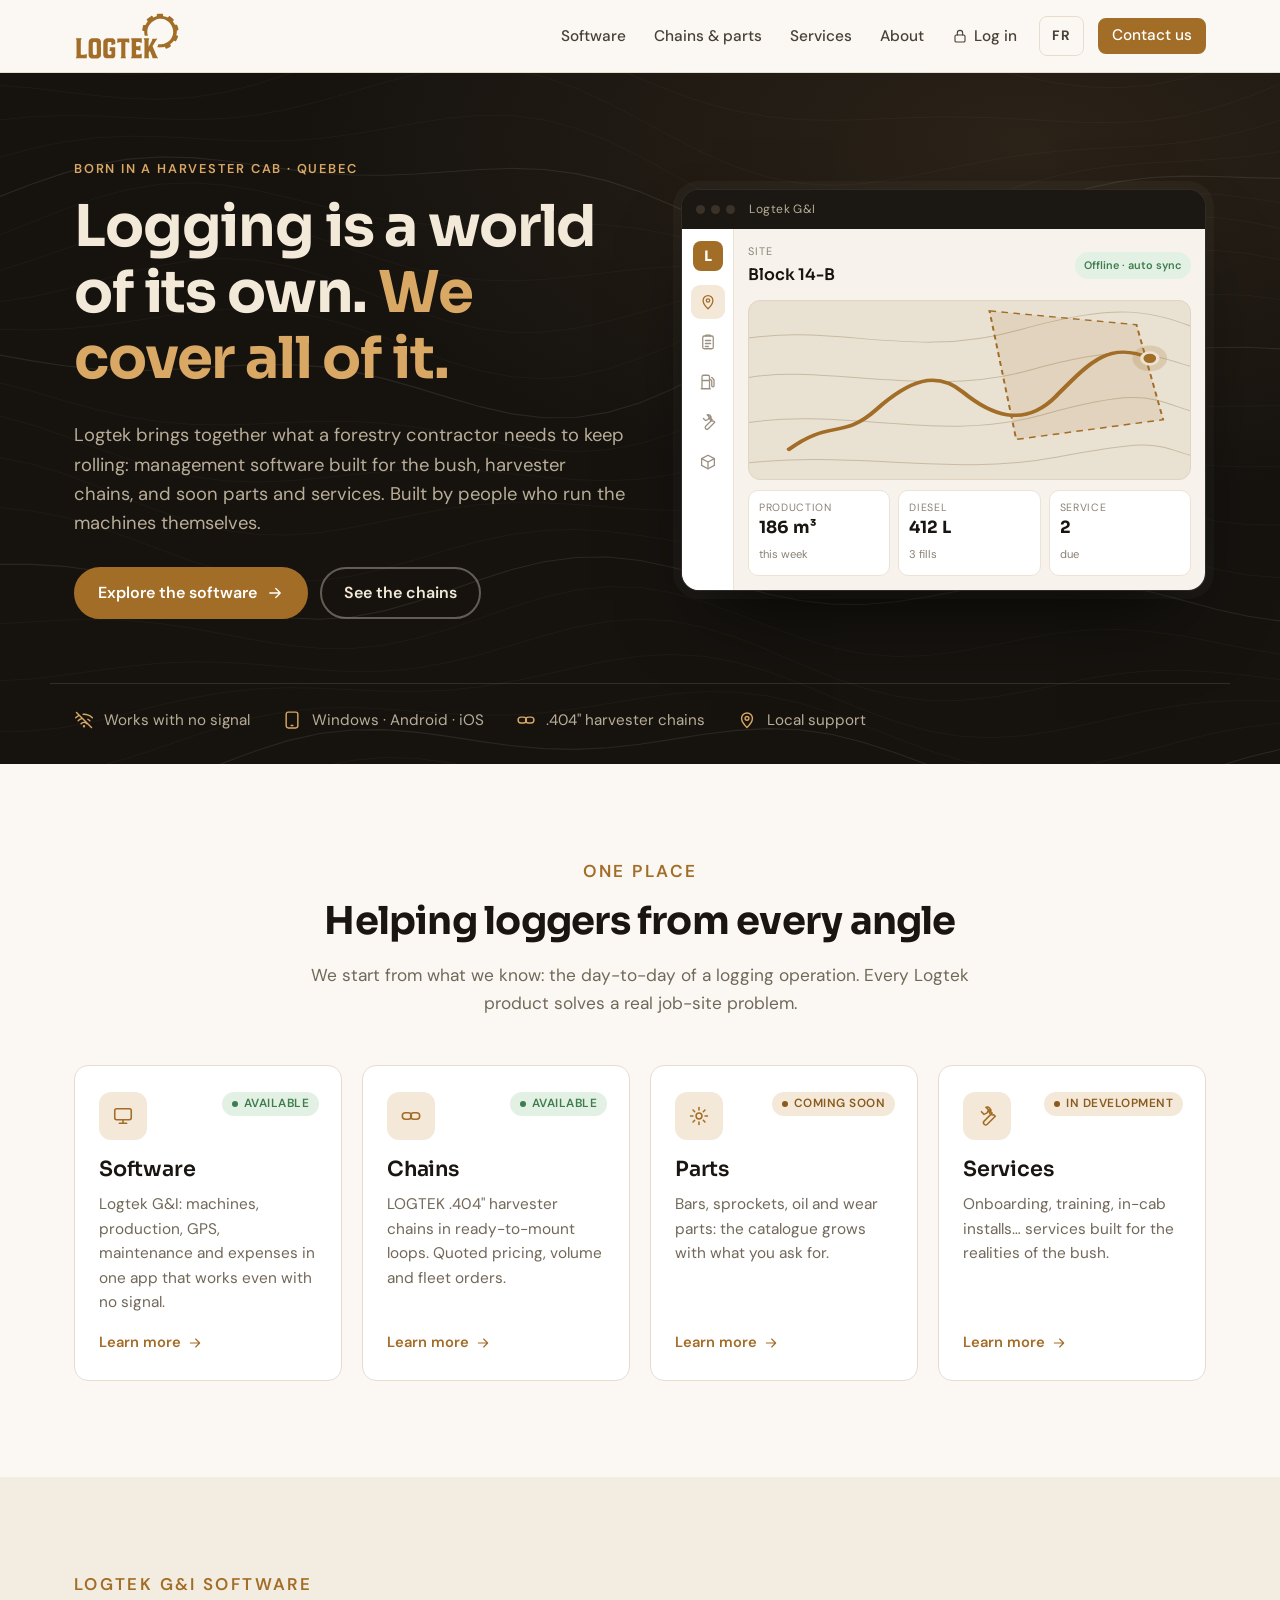
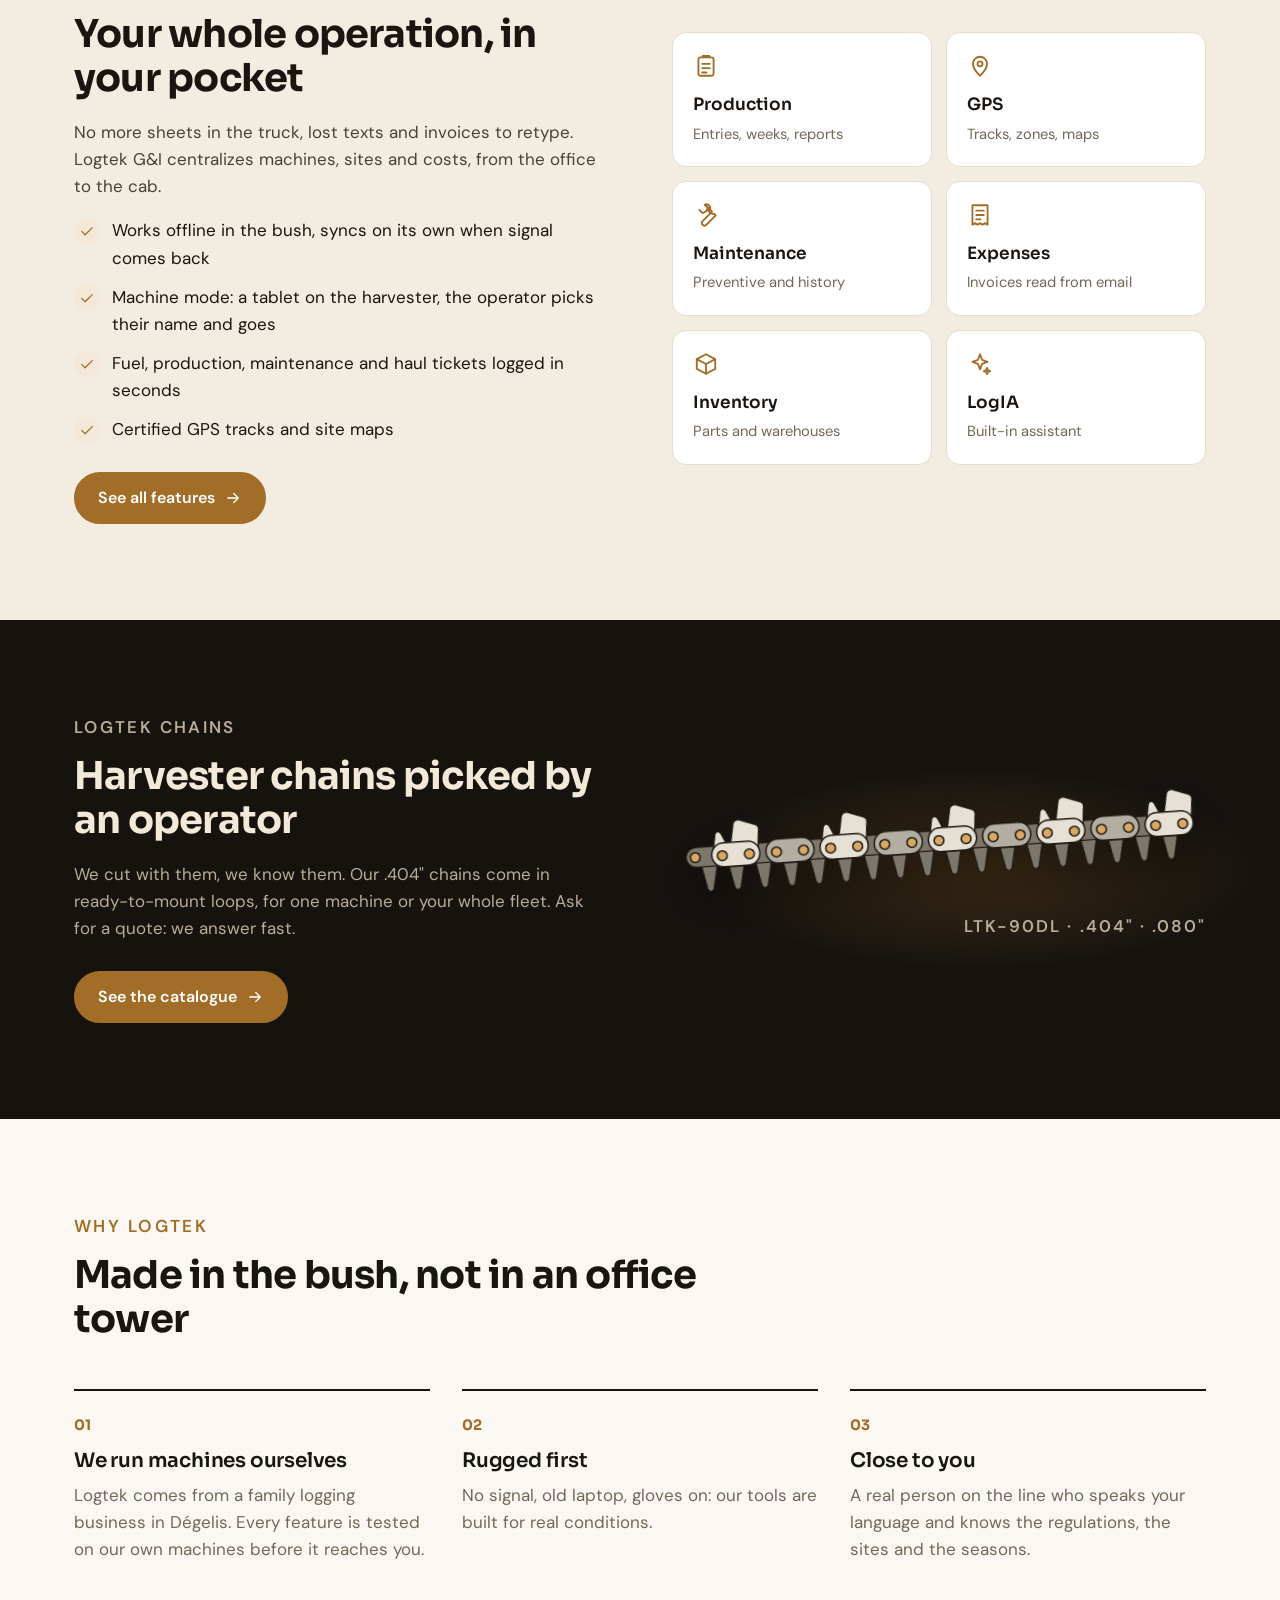
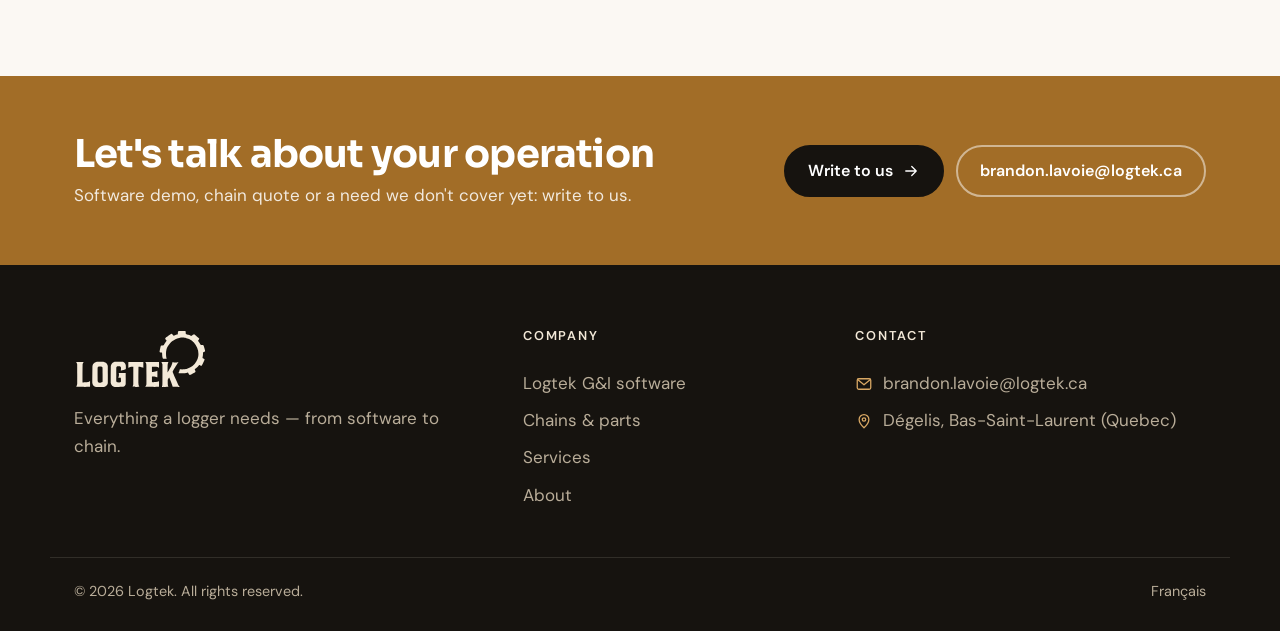
==== logtek.ca/en/index.html @ 6e0d5ed6 "Site logtek.ca v1" ====
<!doctype html>
<html lang="en-CA">
<head>
<meta charset="utf-8">
<meta name="viewport" content="width=device-width, initial-scale=1">
<title>Logtek — Software, chains and parts for loggers</title>
<meta name="description" content="Logtek helps forestry contractors from every angle: Logtek G&amp;I management software, harvester chains, parts and services. Based in Quebec's Bas-Saint-Laurent.">
<link rel="canonical" href="https://logtek.ca/en/">
<link rel="alternate" hreflang="fr-CA" href="https://logtek.ca/">
<link rel="alternate" hreflang="en-CA" href="https://logtek.ca/en/">
<link rel="alternate" hreflang="x-default" href="https://logtek.ca/">
<meta property="og:type" content="website">
<meta property="og:title" content="Logtek — Software, chains and parts for loggers">
<meta property="og:description" content="Logtek helps forestry contractors from every angle: Logtek G&amp;I management software, harvester chains, parts and services. Based in Quebec's Bas-Saint-Laurent.">
<meta property="og:url" content="https://logtek.ca/en/">
<meta property="og:locale" content="en_CA">
<meta name="theme-color" content="#A26D27">
<meta property="og:image" content="https://logtek.ca/assets/img/og-image.png">
<link rel="icon" href="../assets/img/favicon.svg" type="image/svg+xml">
<link rel="preconnect" href="https://fonts.googleapis.com">
<link rel="preconnect" href="https://fonts.gstatic.com" crossorigin>
<link href="https://fonts.googleapis.com/css2?family=Sora:wght@600;700;800&family=DM+Sans:opsz,wght@9..40,400;9..40,500;9..40,700&display=swap" rel="stylesheet">
<link rel="stylesheet" href="../assets/css/style.css">
</head>
<body data-page="home" data-lang="en" data-email="brandon.lavoie@logtek.ca" data-endpoint="">
<a class="skip" href="#main">Skip to content</a>
<header class="site-header">
  <div class="wrap header-inner">
    <a class="brand" href="../en/" aria-label="Logtek — home">
      <img src="../assets/img/logo.svg" alt="Logtek" width="106" height="48">
    </a>
    <nav class="main-nav" id="main-nav" aria-label="Main navigation">
      <a href="../en/software.html">Software</a><a href="../en/chains.html">Chains & parts</a><a href="../en/services.html">Services</a><a href="../en/about.html">About</a>
      <a class="app-link" href="https://logtekgi.ca" rel="noopener"><svg class="ic" viewBox="0 0 24 24" fill="none" stroke="currentColor" stroke-width="1.7" stroke-linecap="round" stroke-linejoin="round" aria-hidden="true"><rect x="4.5" y="10.5" width="15" height="10.5" rx="2"/><path d="M8 10.5V7.5a4 4 0 0 1 8 0v3"/></svg>Log in</a>
      <a class="lang" href="../" hreflang="fr" lang="fr">FR</a>
      <a class="btn btn-sm" href="../en/contact.html">Contact us</a>
    </nav>
    <button class="nav-toggle" aria-controls="main-nav" aria-expanded="false" aria-label="Menu"><svg class="ic ic-open" viewBox="0 0 24 24" fill="none" stroke="currentColor" stroke-width="1.7" stroke-linecap="round" stroke-linejoin="round" aria-hidden="true"><path d="M4 7h16M4 12h16M4 17h16"/></svg><svg class="ic ic-close" viewBox="0 0 24 24" fill="none" stroke="currentColor" stroke-width="1.7" stroke-linecap="round" stroke-linejoin="round" aria-hidden="true"><path d="M6 6l12 12M18 6L6 18"/></svg></button>
  </div>
</header>
<main id="main">

<section class="hero">
  <div class="topo-bg" aria-hidden="true"></div>
  <div class="wrap hero-grid">
    <div class="hero-copy">
      <p class="eyebrow">Born in a harvester cab · Quebec</p>
      <h1>Logging is a world of its own. <span>We cover all of it.</span></h1>
      <p class="lead">Logtek brings together what a forestry contractor needs to keep rolling: management software built for the bush, harvester chains, and soon parts and services. Built by people who run the machines themselves.</p>
      <div class="hero-actions">
        <a class="btn" href="../en/software.html">Explore the software <svg class="ic" viewBox="0 0 24 24" fill="none" stroke="currentColor" stroke-width="1.7" stroke-linecap="round" stroke-linejoin="round" aria-hidden="true"><path d="M5 12h14M13 6l6 6-6 6"/></svg></a>
        <a class="btn btn-ghost-light" href="../en/chains.html">See the chains</a>
      </div>
    </div>
    <div class="hero-visual">
<div class="device" role="img" aria-label="Logtek G&amp;I software preview">
  <div class="device-bar"><span></span><span></span><span></span><em>Logtek G&amp;I</em></div>
  <div class="device-body">
    <aside class="app-side">
      <b class="app-logo">L</b>
      <i class="on"><svg class="ic" viewBox="0 0 24 24" fill="none" stroke="currentColor" stroke-width="1.7" stroke-linecap="round" stroke-linejoin="round" aria-hidden="true"><path d="M12 21s-6.5-6-6.5-11a6.5 6.5 0 0 1 13 0c0 5-6.5 11-6.5 11z"/><circle cx="12" cy="10" r="2.3"/></svg></i><i><svg class="ic" viewBox="0 0 24 24" fill="none" stroke="currentColor" stroke-width="1.7" stroke-linecap="round" stroke-linejoin="round" aria-hidden="true"><rect x="5" y="4" width="14" height="17" rx="2"/><path d="M9 4V2.8h6V4M8.5 10h7M8.5 14h7M8.5 18h4"/></svg></i><i><svg class="ic" viewBox="0 0 24 24" fill="none" stroke="currentColor" stroke-width="1.7" stroke-linecap="round" stroke-linejoin="round" aria-hidden="true"><path d="M4 21V5a2 2 0 0 1 2-2h6a2 2 0 0 1 2 2v16M3 21h12M4 10h10M14 8l3 2v7a1.5 1.5 0 0 0 3 0V9l-3-3"/></svg></i><i><svg class="ic" viewBox="0 0 24 24" fill="none" stroke="currentColor" stroke-width="1.7" stroke-linecap="round" stroke-linejoin="round" aria-hidden="true"><path d="M14.5 5.5a4 4 0 0 0 4.9 5.2L21 12.3l-8.7 8.7a2.4 2.4 0 0 1-3.4-3.4l8.7-8.7-1.6-1.6a4 4 0 0 0-5.2-4.9l2.9 2.9-1.6 3.3-3.3 1.6-2.9-2.9"/></svg></i><i><svg class="ic" viewBox="0 0 24 24" fill="none" stroke="currentColor" stroke-width="1.7" stroke-linecap="round" stroke-linejoin="round" aria-hidden="true"><path d="M3.5 7.5L12 3l8.5 4.5v9L12 21l-8.5-4.5z"/><path d="M3.5 7.5L12 12l8.5-4.5M12 12v9"/></svg></i>
    </aside>
    <div class="app-main">
      <div class="app-head">
        <div><small>Site</small><strong>Block 14-B</strong></div>
        <span class="app-pill">Offline · auto sync</span>
      </div>
      <div class="app-map">
        <svg viewBox="0 0 330 180" preserveAspectRatio="none" aria-hidden="true">
          <path d="M-10,40 C60,20 120,60 200,30 S300,10 340,30" class="topo"/>
          <path d="M-10,80 C50,60 130,100 210,70 S300,55 340,70" class="topo"/>
          <path d="M-10,125 C70,105 140,145 220,115 S300,100 340,115" class="topo"/>
          <path d="M-10,165 C80,150 150,178 230,158 S300,145 340,160" class="topo"/>
          <path d="M180,10 L290,24 L310,120 L200,140 Z" class="zone"/>
          <path d="M30,150 C60,120 70,140 95,110 S140,70 160,92 S205,130 230,96 S270,40 300,58" class="trace"/>
          <circle cx="300" cy="58" r="6" class="dot"/><circle cx="300" cy="58" r="13" class="dot-halo"/>
        </svg>
      </div>
      <div class="app-cards">
        <div><small>Production</small><strong>186 m³</strong><em>this week</em></div>
        <div><small>Diesel</small><strong>412 L</strong><em>3 fills</em></div>
        <div><small>Service</small><strong>2</strong><em>due</em></div>
      </div>
    </div>
  </div>
</div></div>
  </div>
  <div class="wrap facts">
    <span><svg class="ic" viewBox="0 0 24 24" fill="none" stroke="currentColor" stroke-width="1.7" stroke-linecap="round" stroke-linejoin="round" aria-hidden="true"><path d="M3 3l18 18M8.5 16.4a5 5 0 0 1 7 0M5 12.8a10 10 0 0 1 4.2-2.4M19 12.8a10 10 0 0 0-2.3-1.6M2 9.3a15 15 0 0 1 4.4-2.8M22 9.3A15 15 0 0 0 11 5.1"/><circle cx="12" cy="19.5" r=".6"/></svg>Works with no signal</span>
    <span><svg class="ic" viewBox="0 0 24 24" fill="none" stroke="currentColor" stroke-width="1.7" stroke-linecap="round" stroke-linejoin="round" aria-hidden="true"><rect x="5" y="2.5" width="14" height="19" rx="2.5"/><path d="M11 18.5h2"/></svg>Windows · Android · iOS</span>
    <span><svg class="ic" viewBox="0 0 24 24" fill="none" stroke="currentColor" stroke-width="1.7" stroke-linecap="round" stroke-linejoin="round" aria-hidden="true"><rect x="2.5" y="8.5" width="10" height="7" rx="3.5"/><rect x="11.5" y="8.5" width="10" height="7" rx="3.5"/></svg>.404&quot; harvester chains</span>
    <span><svg class="ic" viewBox="0 0 24 24" fill="none" stroke="currentColor" stroke-width="1.7" stroke-linecap="round" stroke-linejoin="round" aria-hidden="true"><path d="M12 21s-6.5-6-6.5-11a6.5 6.5 0 0 1 13 0c0 5-6.5 11-6.5 11z"/><circle cx="12" cy="10" r="2.3"/></svg>Local support</span>
  </div>
</section>

<section class="section">
  <div class="wrap">
    <div class="section-head">
      <p class="eyebrow dark">One place</p>
      <h2>Helping loggers from every angle</h2>
      <p>We start from what we know: the day-to-day of a logging operation. Every Logtek product solves a real job-site problem.</p>
    </div>
    <div class="pillars">
      <a class="pillar" href="../en/software.html">
        <span class="pillar-ic"><svg class="ic" viewBox="0 0 24 24" fill="none" stroke="currentColor" stroke-width="1.7" stroke-linecap="round" stroke-linejoin="round" aria-hidden="true"><rect x="3" y="4" width="18" height="12" rx="2"/><path d="M8 20h8M12 16v4"/></svg></span>
        <span class="chip chip-ok">Available</span>
        <h3>Software</h3>
        <p>Logtek G&amp;I: machines, production, GPS, maintenance and expenses in one app that works even with no signal.</p>
        <span class="more">Learn more <svg class="ic" viewBox="0 0 24 24" fill="none" stroke="currentColor" stroke-width="1.7" stroke-linecap="round" stroke-linejoin="round" aria-hidden="true"><path d="M5 12h14M13 6l6 6-6 6"/></svg></span>
      </a>
      <a class="pillar" href="../en/chains.html">
        <span class="pillar-ic"><svg class="ic" viewBox="0 0 24 24" fill="none" stroke="currentColor" stroke-width="1.7" stroke-linecap="round" stroke-linejoin="round" aria-hidden="true"><rect x="2.5" y="8.5" width="10" height="7" rx="3.5"/><rect x="11.5" y="8.5" width="10" height="7" rx="3.5"/></svg></span>
        <span class="chip chip-ok">Available</span>
        <h3>Chains</h3>
        <p>LOGTEK .404&quot; harvester chains in ready-to-mount loops. Quoted pricing, volume and fleet orders.</p>
        <span class="more">Learn more <svg class="ic" viewBox="0 0 24 24" fill="none" stroke="currentColor" stroke-width="1.7" stroke-linecap="round" stroke-linejoin="round" aria-hidden="true"><path d="M5 12h14M13 6l6 6-6 6"/></svg></span>
      </a>
      <a class="pillar" href="../en/chains.html">
        <span class="pillar-ic"><svg class="ic" viewBox="0 0 24 24" fill="none" stroke="currentColor" stroke-width="1.7" stroke-linecap="round" stroke-linejoin="round" aria-hidden="true"><circle cx="12" cy="12" r="3.2"/><path d="M12 2.8v2.6M12 18.6v2.6M21.2 12h-2.6M5.4 12H2.8M18.5 5.5l-1.8 1.8M7.3 16.7l-1.8 1.8M18.5 18.5l-1.8-1.8M7.3 7.3L5.5 5.5"/></svg></span>
        <span class="chip chip-soon">Coming soon</span>
        <h3>Parts</h3>
        <p>Bars, sprockets, oil and wear parts: the catalogue grows with what you ask for.</p>
        <span class="more">Learn more <svg class="ic" viewBox="0 0 24 24" fill="none" stroke="currentColor" stroke-width="1.7" stroke-linecap="round" stroke-linejoin="round" aria-hidden="true"><path d="M5 12h14M13 6l6 6-6 6"/></svg></span>
      </a>
      <a class="pillar" href="../en/services.html">
        <span class="pillar-ic"><svg class="ic" viewBox="0 0 24 24" fill="none" stroke="currentColor" stroke-width="1.7" stroke-linecap="round" stroke-linejoin="round" aria-hidden="true"><path d="M14.5 5.5a4 4 0 0 0 4.9 5.2L21 12.3l-8.7 8.7a2.4 2.4 0 0 1-3.4-3.4l8.7-8.7-1.6-1.6a4 4 0 0 0-5.2-4.9l2.9 2.9-1.6 3.3-3.3 1.6-2.9-2.9"/></svg></span>
        <span class="chip chip-soon">In development</span>
        <h3>Services</h3>
        <p>Onboarding, training, in-cab installs… services built for the realities of the bush.</p>
        <span class="more">Learn more <svg class="ic" viewBox="0 0 24 24" fill="none" stroke="currentColor" stroke-width="1.7" stroke-linecap="round" stroke-linejoin="round" aria-hidden="true"><path d="M5 12h14M13 6l6 6-6 6"/></svg></span>
      </a></div>
  </div>
</section>

<section class="section section-alt">
  <div class="wrap split">
    <div>
      <p class="eyebrow dark">Logtek G&amp;I software</p>
      <h2>Your whole operation, in your pocket</h2>
      <p>No more sheets in the truck, lost texts and invoices to retype. Logtek G&amp;I centralizes machines, sites and costs, from the office to the cab.</p>
      <ul class="checks"><li><svg class="ic" viewBox="0 0 24 24" fill="none" stroke="currentColor" stroke-width="1.7" stroke-linecap="round" stroke-linejoin="round" aria-hidden="true"><path d="M5 12.5l4.5 4.5L19 7.5"/></svg><span>Works offline in the bush, syncs on its own when signal comes back</span></li><li><svg class="ic" viewBox="0 0 24 24" fill="none" stroke="currentColor" stroke-width="1.7" stroke-linecap="round" stroke-linejoin="round" aria-hidden="true"><path d="M5 12.5l4.5 4.5L19 7.5"/></svg><span>Machine mode: a tablet on the harvester, the operator picks their name and goes</span></li><li><svg class="ic" viewBox="0 0 24 24" fill="none" stroke="currentColor" stroke-width="1.7" stroke-linecap="round" stroke-linejoin="round" aria-hidden="true"><path d="M5 12.5l4.5 4.5L19 7.5"/></svg><span>Fuel, production, maintenance and haul tickets logged in seconds</span></li><li><svg class="ic" viewBox="0 0 24 24" fill="none" stroke="currentColor" stroke-width="1.7" stroke-linecap="round" stroke-linejoin="round" aria-hidden="true"><path d="M5 12.5l4.5 4.5L19 7.5"/></svg><span>Certified GPS tracks and site maps</span></li></ul>
      <a class="btn" href="../en/software.html">See all features <svg class="ic" viewBox="0 0 24 24" fill="none" stroke="currentColor" stroke-width="1.7" stroke-linecap="round" stroke-linejoin="round" aria-hidden="true"><path d="M5 12h14M13 6l6 6-6 6"/></svg></a>
    </div>
    <div class="feature-grid">
      <div><svg class="ic" viewBox="0 0 24 24" fill="none" stroke="currentColor" stroke-width="1.7" stroke-linecap="round" stroke-linejoin="round" aria-hidden="true"><rect x="5" y="4" width="14" height="17" rx="2"/><path d="M9 4V2.8h6V4M8.5 10h7M8.5 14h7M8.5 18h4"/></svg><strong>Production</strong><span>Entries, weeks, reports</span></div>
      <div><svg class="ic" viewBox="0 0 24 24" fill="none" stroke="currentColor" stroke-width="1.7" stroke-linecap="round" stroke-linejoin="round" aria-hidden="true"><path d="M12 21s-6.5-6-6.5-11a6.5 6.5 0 0 1 13 0c0 5-6.5 11-6.5 11z"/><circle cx="12" cy="10" r="2.3"/></svg><strong>GPS</strong><span>Tracks, zones, maps</span></div>
      <div><svg class="ic" viewBox="0 0 24 24" fill="none" stroke="currentColor" stroke-width="1.7" stroke-linecap="round" stroke-linejoin="round" aria-hidden="true"><path d="M14.5 5.5a4 4 0 0 0 4.9 5.2L21 12.3l-8.7 8.7a2.4 2.4 0 0 1-3.4-3.4l8.7-8.7-1.6-1.6a4 4 0 0 0-5.2-4.9l2.9 2.9-1.6 3.3-3.3 1.6-2.9-2.9"/></svg><strong>Maintenance</strong><span>Preventive and history</span></div>
      <div><svg class="ic" viewBox="0 0 24 24" fill="none" stroke="currentColor" stroke-width="1.7" stroke-linecap="round" stroke-linejoin="round" aria-hidden="true"><path d="M5 3h14v18l-2.3-1.5L14.3 21 12 19.5 9.7 21l-2.4-1.5L5 21z"/><path d="M8.5 8h7M8.5 12h7M8.5 16h4"/></svg><strong>Expenses</strong><span>Invoices read from email</span></div>
      <div><svg class="ic" viewBox="0 0 24 24" fill="none" stroke="currentColor" stroke-width="1.7" stroke-linecap="round" stroke-linejoin="round" aria-hidden="true"><path d="M3.5 7.5L12 3l8.5 4.5v9L12 21l-8.5-4.5z"/><path d="M3.5 7.5L12 12l8.5-4.5M12 12v9"/></svg><strong>Inventory</strong><span>Parts and warehouses</span></div>
      <div><svg class="ic" viewBox="0 0 24 24" fill="none" stroke="currentColor" stroke-width="1.7" stroke-linecap="round" stroke-linejoin="round" aria-hidden="true"><path d="M12 3l1.9 5.1L19 10l-5.1 1.9L12 17l-1.9-5.1L5 10l5.1-1.9zM18.5 15.5l.8 2.2 2.2.8-2.2.8-.8 2.2-.8-2.2-2.2-.8 2.2-.8z"/></svg><strong>LogIA</strong><span>Built-in assistant</span></div>
    </div>
  </div>
</section>

<section class="section section-dark chain-feature">
  <div class="wrap split">
    <div>
      <p class="eyebrow">LOGTEK chains</p>
      <h2>Harvester chains picked by an operator</h2>
      <p>We cut with them, we know them. Our .404&quot; chains come in ready-to-mount loops, for one machine or your whole fleet. Ask for a quote: we answer fast.</p>
      <div class="hero-actions">
        <a class="btn" href="../en/chains.html">See the catalogue <svg class="ic" viewBox="0 0 24 24" fill="none" stroke="currentColor" stroke-width="1.7" stroke-linecap="round" stroke-linejoin="round" aria-hidden="true"><path d="M5 12h14M13 6l6 6-6 6"/></svg></a>
      </div>
    </div>
    <div class="chain-stage"><svg class="chain-art" viewBox="0 0 708 150" xmlns="http://www.w3.org/2000/svg" aria-hidden="true"><path d="M37.0,84 L59.0,84 L52.0,118 Q48.0,124 44.0,118 Z" fill="var(--chain-drive)" stroke="var(--chain-dark)" stroke-width="1.5"/><rect x="18" y="62" width="60" height="26" rx="13" fill="var(--chain-drive)" stroke="var(--chain-dark)" stroke-width="1.5"/><path d="M73.0,84 L95.0,84 L88.0,118 Q84.0,124 80.0,118 Z" fill="var(--chain-drive)" stroke="var(--chain-dark)" stroke-width="1.5"/><rect x="54" y="62" width="60" height="26" rx="13" fill="var(--chain-drive)" stroke="var(--chain-dark)" stroke-width="1.5"/><path d="M109.0,84 L131.0,84 L124.0,118 Q120.0,124 116.0,118 Z" fill="var(--chain-drive)" stroke="var(--chain-dark)" stroke-width="1.5"/><rect x="90" y="62" width="60" height="26" rx="13" fill="var(--chain-drive)" stroke="var(--chain-dark)" stroke-width="1.5"/><path d="M145.0,84 L167.0,84 L160.0,118 Q156.0,124 152.0,118 Z" fill="var(--chain-drive)" stroke="var(--chain-dark)" stroke-width="1.5"/><rect x="126" y="62" width="60" height="26" rx="13" fill="var(--chain-drive)" stroke="var(--chain-dark)" stroke-width="1.5"/><path d="M181.0,84 L203.0,84 L196.0,118 Q192.0,124 188.0,118 Z" fill="var(--chain-drive)" stroke="var(--chain-dark)" stroke-width="1.5"/><rect x="162" y="62" width="60" height="26" rx="13" fill="var(--chain-drive)" stroke="var(--chain-dark)" stroke-width="1.5"/><path d="M217.0,84 L239.0,84 L232.0,118 Q228.0,124 224.0,118 Z" fill="var(--chain-drive)" stroke="var(--chain-dark)" stroke-width="1.5"/><rect x="198" y="62" width="60" height="26" rx="13" fill="var(--chain-drive)" stroke="var(--chain-dark)" stroke-width="1.5"/><path d="M253.0,84 L275.0,84 L268.0,118 Q264.0,124 260.0,118 Z" fill="var(--chain-drive)" stroke="var(--chain-dark)" stroke-width="1.5"/><rect x="234" y="62" width="60" height="26" rx="13" fill="var(--chain-drive)" stroke="var(--chain-dark)" stroke-width="1.5"/><path d="M289.0,84 L311.0,84 L304.0,118 Q300.0,124 296.0,118 Z" fill="var(--chain-drive)" stroke="var(--chain-dark)" stroke-width="1.5"/><rect x="270" y="62" width="60" height="26" rx="13" fill="var(--chain-drive)" stroke="var(--chain-dark)" stroke-width="1.5"/><path d="M325.0,84 L347.0,84 L340.0,118 Q336.0,124 332.0,118 Z" fill="var(--chain-drive)" stroke="var(--chain-dark)" stroke-width="1.5"/><rect x="306" y="62" width="60" height="26" rx="13" fill="var(--chain-drive)" stroke="var(--chain-dark)" stroke-width="1.5"/><path d="M361.0,84 L383.0,84 L376.0,118 Q372.0,124 368.0,118 Z" fill="var(--chain-drive)" stroke="var(--chain-dark)" stroke-width="1.5"/><rect x="342" y="62" width="60" height="26" rx="13" fill="var(--chain-drive)" stroke="var(--chain-dark)" stroke-width="1.5"/><path d="M397.0,84 L419.0,84 L412.0,118 Q408.0,124 404.0,118 Z" fill="var(--chain-drive)" stroke="var(--chain-dark)" stroke-width="1.5"/><rect x="378" y="62" width="60" height="26" rx="13" fill="var(--chain-drive)" stroke="var(--chain-dark)" stroke-width="1.5"/><path d="M433.0,84 L455.0,84 L448.0,118 Q444.0,124 440.0,118 Z" fill="var(--chain-drive)" stroke="var(--chain-dark)" stroke-width="1.5"/><rect x="414" y="62" width="60" height="26" rx="13" fill="var(--chain-drive)" stroke="var(--chain-dark)" stroke-width="1.5"/><path d="M469.0,84 L491.0,84 L484.0,118 Q480.0,124 476.0,118 Z" fill="var(--chain-drive)" stroke="var(--chain-dark)" stroke-width="1.5"/><rect x="450" y="62" width="60" height="26" rx="13" fill="var(--chain-drive)" stroke="var(--chain-dark)" stroke-width="1.5"/><path d="M505.0,84 L527.0,84 L520.0,118 Q516.0,124 512.0,118 Z" fill="var(--chain-drive)" stroke="var(--chain-dark)" stroke-width="1.5"/><rect x="486" y="62" width="60" height="26" rx="13" fill="var(--chain-drive)" stroke="var(--chain-dark)" stroke-width="1.5"/><path d="M541.0,84 L563.0,84 L556.0,118 Q552.0,124 548.0,118 Z" fill="var(--chain-drive)" stroke="var(--chain-dark)" stroke-width="1.5"/><rect x="522" y="62" width="60" height="26" rx="13" fill="var(--chain-drive)" stroke="var(--chain-dark)" stroke-width="1.5"/><path d="M577.0,84 L599.0,84 L592.0,118 Q588.0,124 584.0,118 Z" fill="var(--chain-drive)" stroke="var(--chain-dark)" stroke-width="1.5"/><rect x="558" y="62" width="60" height="26" rx="13" fill="var(--chain-drive)" stroke="var(--chain-dark)" stroke-width="1.5"/><path d="M613.0,84 L635.0,84 L628.0,118 Q624.0,124 620.0,118 Z" fill="var(--chain-drive)" stroke="var(--chain-dark)" stroke-width="1.5"/><rect x="594" y="62" width="60" height="26" rx="13" fill="var(--chain-drive)" stroke="var(--chain-dark)" stroke-width="1.5"/><path d="M649.0,84 L671.0,84 L664.0,118 Q660.0,124 656.0,118 Z" fill="var(--chain-drive)" stroke="var(--chain-dark)" stroke-width="1.5"/><rect x="630" y="62" width="60" height="26" rx="13" fill="var(--chain-drive)" stroke="var(--chain-dark)" stroke-width="1.5"/><path d="M54,70 L58,46 Q61,40 66,45 L72,58 Q76,63 79,55 L83,33 Q85,28 91,29 L113,37 Q118,39 116,47 L114,70 Z" fill="var(--chain-light)" stroke="var(--chain-dark)" stroke-width="2" stroke-linejoin="round"/><rect x="52" y="58" width="64" height="32" rx="16" fill="var(--chain-light)" stroke="var(--chain-dark)" stroke-width="2"/><rect x="124" y="58" width="64" height="32" rx="16" fill="var(--chain-mid)" stroke="var(--chain-dark)" stroke-width="2"/><path d="M198,70 L202,46 Q205,40 210,45 L216,58 Q220,63 223,55 L227,33 Q229,28 235,29 L257,37 Q262,39 260,47 L258,70 Z" fill="var(--chain-light)" stroke="var(--chain-dark)" stroke-width="2" stroke-linejoin="round"/><rect x="196" y="58" width="64" height="32" rx="16" fill="var(--chain-light)" stroke="var(--chain-dark)" stroke-width="2"/><rect x="268" y="58" width="64" height="32" rx="16" fill="var(--chain-mid)" stroke="var(--chain-dark)" stroke-width="2"/><path d="M342,70 L346,46 Q349,40 354,45 L360,58 Q364,63 367,55 L371,33 Q373,28 379,29 L401,37 Q406,39 404,47 L402,70 Z" fill="var(--chain-light)" stroke="var(--chain-dark)" stroke-width="2" stroke-linejoin="round"/><rect x="340" y="58" width="64" height="32" rx="16" fill="var(--chain-light)" stroke="var(--chain-dark)" stroke-width="2"/><rect x="412" y="58" width="64" height="32" rx="16" fill="var(--chain-mid)" stroke="var(--chain-dark)" stroke-width="2"/><path d="M486,70 L490,46 Q493,40 498,45 L504,58 Q508,63 511,55 L515,33 Q517,28 523,29 L545,37 Q550,39 548,47 L546,70 Z" fill="var(--chain-light)" stroke="var(--chain-dark)" stroke-width="2" stroke-linejoin="round"/><rect x="484" y="58" width="64" height="32" rx="16" fill="var(--chain-light)" stroke="var(--chain-dark)" stroke-width="2"/><rect x="556" y="58" width="64" height="32" rx="16" fill="var(--chain-mid)" stroke="var(--chain-dark)" stroke-width="2"/><path d="M630,70 L634,46 Q637,40 642,45 L648,58 Q652,63 655,55 L659,33 Q661,28 667,29 L689,37 Q694,39 692,47 L690,70 Z" fill="var(--chain-light)" stroke="var(--chain-dark)" stroke-width="2" stroke-linejoin="round"/><rect x="628" y="58" width="64" height="32" rx="16" fill="var(--chain-light)" stroke="var(--chain-dark)" stroke-width="2"/><circle cx="30" cy="75" r="6.5" fill="var(--chain-rivet)" stroke="var(--chain-dark)" stroke-width="2"/><circle cx="66" cy="75" r="6.5" fill="var(--chain-rivet)" stroke="var(--chain-dark)" stroke-width="2"/><circle cx="102" cy="75" r="6.5" fill="var(--chain-rivet)" stroke="var(--chain-dark)" stroke-width="2"/><circle cx="138" cy="75" r="6.5" fill="var(--chain-rivet)" stroke="var(--chain-dark)" stroke-width="2"/><circle cx="174" cy="75" r="6.5" fill="var(--chain-rivet)" stroke="var(--chain-dark)" stroke-width="2"/><circle cx="210" cy="75" r="6.5" fill="var(--chain-rivet)" stroke="var(--chain-dark)" stroke-width="2"/><circle cx="246" cy="75" r="6.5" fill="var(--chain-rivet)" stroke="var(--chain-dark)" stroke-width="2"/><circle cx="282" cy="75" r="6.5" fill="var(--chain-rivet)" stroke="var(--chain-dark)" stroke-width="2"/><circle cx="318" cy="75" r="6.5" fill="var(--chain-rivet)" stroke="var(--chain-dark)" stroke-width="2"/><circle cx="354" cy="75" r="6.5" fill="var(--chain-rivet)" stroke="var(--chain-dark)" stroke-width="2"/><circle cx="390" cy="75" r="6.5" fill="var(--chain-rivet)" stroke="var(--chain-dark)" stroke-width="2"/><circle cx="426" cy="75" r="6.5" fill="var(--chain-rivet)" stroke="var(--chain-dark)" stroke-width="2"/><circle cx="462" cy="75" r="6.5" fill="var(--chain-rivet)" stroke="var(--chain-dark)" stroke-width="2"/><circle cx="498" cy="75" r="6.5" fill="var(--chain-rivet)" stroke="var(--chain-dark)" stroke-width="2"/><circle cx="534" cy="75" r="6.5" fill="var(--chain-rivet)" stroke="var(--chain-dark)" stroke-width="2"/><circle cx="570" cy="75" r="6.5" fill="var(--chain-rivet)" stroke="var(--chain-dark)" stroke-width="2"/><circle cx="606" cy="75" r="6.5" fill="var(--chain-rivet)" stroke="var(--chain-dark)" stroke-width="2"/><circle cx="642" cy="75" r="6.5" fill="var(--chain-rivet)" stroke="var(--chain-dark)" stroke-width="2"/><circle cx="678" cy="75" r="6.5" fill="var(--chain-rivet)" stroke="var(--chain-dark)" stroke-width="2"/></svg><p class="chain-tag">LTK-90DL · .404" · .080"</p></div>
  </div>
</section>

<section class="section">
  <div class="wrap why">
    <div class="section-head left">
      <p class="eyebrow dark">Why Logtek</p>
      <h2>Made in the bush, not in an office tower</h2>
    </div>
    <div class="why-grid">
      <div><span class="num">01</span><h3>We run machines ourselves</h3><p>Logtek comes from a family logging business in Dégelis. Every feature is tested on our own machines before it reaches you.</p></div>
      <div><span class="num">02</span><h3>Rugged first</h3><p>No signal, old laptop, gloves on: our tools are built for real conditions.</p></div>
      <div><span class="num">03</span><h3>Close to you</h3><p>A real person on the line who speaks your language and knows the regulations, the sites and the seasons.</p></div>
    </div>
  </div>
</section>

<section class="cta-band">
  <div class="wrap cta-inner">
    <div>
      <h2>Let's talk about your operation</h2>
      <p>Software demo, chain quote or a need we don't cover yet: write to us.</p>
    </div>
    <div class="cta-actions">
      <a class="btn" href="../en/contact.html">Write to us <svg class="ic" viewBox="0 0 24 24" fill="none" stroke="currentColor" stroke-width="1.7" stroke-linecap="round" stroke-linejoin="round" aria-hidden="true"><path d="M5 12h14M13 6l6 6-6 6"/></svg></a>
      <a class="btn btn-ghost-light" href="mailto:brandon.lavoie@logtek.ca">brandon.lavoie@logtek.ca</a>
    </div>
  </div>
</section>

</main>
<footer class="site-footer">
  <div class="wrap footer-grid">
    <div class="footer-brand">
      <img src="../assets/img/logo-light.svg" alt="Logtek" width="132" height="60" class="footer-logo">
      <p>Everything a logger needs — from software to chain.</p>
    </div>
    <div>
      <h3>Company</h3>
      <a href="../en/software.html">Logtek G&amp;I software</a>
      <a href="../en/chains.html">Chains & parts</a>
      <a href="../en/services.html">Services</a>
      <a href="../en/about.html">About</a>
    </div>
    <div>
      <h3>Contact</h3>
      <a href="mailto:brandon.lavoie@logtek.ca"><svg class="ic" viewBox="0 0 24 24" fill="none" stroke="currentColor" stroke-width="1.7" stroke-linecap="round" stroke-linejoin="round" aria-hidden="true"><rect x="3" y="5" width="18" height="14" rx="2"/><path d="M3.5 6l8.5 7 8.5-7"/></svg>brandon.lavoie@logtek.ca</a>
      
      <span><svg class="ic" viewBox="0 0 24 24" fill="none" stroke="currentColor" stroke-width="1.7" stroke-linecap="round" stroke-linejoin="round" aria-hidden="true"><path d="M12 21s-6.5-6-6.5-11a6.5 6.5 0 0 1 13 0c0 5-6.5 11-6.5 11z"/><circle cx="12" cy="10" r="2.3"/></svg>Dégelis, Bas-Saint-Laurent (Quebec)</span>
    </div>
  </div>
  <div class="wrap footer-base">
    <span>© 2026 Logtek. All rights reserved.</span>
    <a href="../" hreflang="fr">Français</a>
  </div>
</footer>
<script src="../assets/js/main.js" defer></script>
</body>
</html>
---- logtek.ca/assets/css/style.css ----
/* ==========================================================================
   Logtek — feuille de style
   Couleurs de marque : modifier les variables ci-dessous.
   ========================================================================== */
:root {
  --brand: #A26D27;          /* bronze du logo */
  --brand-hover: #8A5A1E;
  --brand-soft: #F4E9D8;
  --brand-line: #E4CFAE;

  --bg: #FBF8F3;
  --bg-alt: #F3ECE1;
  --surface: #FFFFFF;
  --ink: #1A1510;
  --ink-2: #4A4136;
  --muted: #72685A;
  --line: #E7DDCD;

  --dark: #16130F;
  --dark-2: #211C16;
  --dark-3: #2C261E;
  --on-dark: #F3E9D8;
  --on-dark-muted: #B9AD99;
  --dark-line: rgba(243, 233, 216, .12);

  --ok: #3F7D4E;
  --ok-soft: #E3F0E4;

  --chain-light: #E6E0D5;
  --chain-mid: #B4ADA1;
  --chain-drive: #7D766B;
  --chain-rivet: #D9A864;
  --chain-dark: #1E1A15;

  --font-head: "Sora", "DM Sans", system-ui, sans-serif;
  --font-body: "DM Sans", system-ui, -apple-system, "Segoe UI", sans-serif;

  --radius: 14px;
  --radius-sm: 10px;
  --wrap: 1180px;
  --shadow: 0 1px 2px rgba(26, 21, 16, .06), 0 8px 24px -8px rgba(26, 21, 16, .12);
}

*, *::before, *::after { box-sizing: border-box; }
html { scroll-behavior: smooth; -webkit-text-size-adjust: 100%; }
body {
  margin: 0;
  background: var(--bg);
  color: var(--ink);
  font-family: var(--font-body);
  font-size: 17px;
  line-height: 1.6;
  -webkit-font-smoothing: antialiased;
}
img, svg { display: block; max-width: 100%; }
a { color: inherit; }
h1, h2, h3 { font-family: var(--font-head); line-height: 1.15; letter-spacing: -.02em; margin: 0 0 .5em; }
h1 { font-size: clamp(2.1rem, 4.6vw, 3.6rem); font-weight: 700; }
h2 { font-size: clamp(1.65rem, 3vw, 2.4rem); font-weight: 700; }
h3 { font-size: 1.12rem; font-weight: 600; letter-spacing: -.01em; }
p { margin: 0 0 1em; }
.wrap { width: 100%; max-width: var(--wrap); margin: 0 auto; padding: 0 24px; }
.sr { position: absolute; width: 1px; height: 1px; overflow: hidden; clip: rect(0 0 0 0); white-space: nowrap; }
.skip { position: absolute; left: -999px; top: 8px; background: var(--brand); color: #fff; padding: 8px 14px; border-radius: 8px; z-index: 100; }
.skip:focus { left: 12px; }
:focus-visible { outline: 3px solid var(--brand); outline-offset: 2px; border-radius: 4px; }
.muted { color: var(--muted); font-size: .95rem; }

.ic { width: 22px; height: 22px; flex: none; }
.ic.big { width: 48px; height: 48px; }

/* ---------- Boutons ---------- */
.btn {
  display: inline-flex; align-items: center; gap: .55em;
  background: var(--brand); color: #fff;
  font: 600 1rem/1 var(--font-body);
  padding: 15px 22px; border-radius: 999px; border: 2px solid var(--brand);
  text-decoration: none; cursor: pointer; transition: background .15s, border-color .15s, transform .15s;
}
.btn:hover { background: var(--brand-hover); border-color: var(--brand-hover); }
.btn:active { transform: translateY(1px); }
.btn .ic { width: 18px; height: 18px; }
.btn-sm { padding: 10px 16px; font-size: .92rem; }
.btn-ghost-light { background: transparent; color: var(--on-dark); border-color: rgba(243, 233, 216, .35); }
.btn-ghost-light:hover { background: rgba(243, 233, 216, .08); border-color: var(--on-dark); }

.eyebrow {
  font: 600 .8rem/1.3 var(--font-body); letter-spacing: .14em; text-transform: uppercase;
  color: #D9A864; margin: 0 0 16px;
}
.eyebrow.dark { color: var(--brand); }

.chip {
  display: inline-flex; align-items: center; gap: 6px;
  font: 600 .74rem/1 var(--font-body); letter-spacing: .04em; text-transform: uppercase;
  padding: 6px 10px; border-radius: 999px;
}
.chip::before { content: ""; width: 6px; height: 6px; border-radius: 50%; background: currentColor; }
.chip-ok { background: var(--ok-soft); color: var(--ok); }
.chip-soon { background: var(--brand-soft); color: var(--brand-hover); }
.chip-accent { background: var(--brand); color: #fff; }
.chip-accent::before { display: none; }

/* ---------- En-tête ---------- */
.site-header {
  position: sticky; top: env(safe-area-inset-top, 0px); z-index: 50;
  background: rgba(251, 248, 243, .92); backdrop-filter: saturate(1.4) blur(10px); -webkit-backdrop-filter: saturate(1.4) blur(10px);
  border-bottom: 1px solid var(--line);
}
.header-inner { display: flex; align-items: center; justify-content: space-between; height: 72px; gap: 20px; }
.brand img { height: 48px; width: auto; }
.main-nav { display: flex; align-items: center; gap: 4px; }
.main-nav a { text-decoration: none; font-weight: 500; font-size: .96rem; color: var(--ink-2); padding: 8px 12px; border-radius: 8px; }
.main-nav a:hover { color: var(--ink); background: var(--bg-alt); }
.main-nav a[aria-current="page"] { color: var(--brand); }
.main-nav .app-link { display: inline-flex; align-items: center; gap: 6px; }
.main-nav .app-link .ic { width: 16px; height: 16px; }
.main-nav .lang { font-weight: 700; font-size: .85rem; letter-spacing: .06em; border: 1px solid var(--line); margin: 0 6px; }
.main-nav .btn { color: #fff; margin-left: 4px; }
.main-nav .btn:hover { color: #fff; background: var(--brand-hover); }
.nav-toggle { display: none; background: none; border: 1px solid var(--line); border-radius: 10px; width: 44px; height: 44px; align-items: center; justify-content: center; color: var(--ink); cursor: pointer; }
.nav-toggle .ic-close { display: none; }
.nav-open .nav-toggle .ic-open { display: none; }
.nav-open .nav-toggle .ic-close { display: block; }

/* ---------- Hero ---------- */
.hero, .page-hero {
  position: relative; overflow: hidden;
  background: radial-gradient(1200px 600px at 80% 10%, #2B2218 0%, var(--dark) 60%);
  color: var(--on-dark);
}
.topo-bg { position: absolute; inset: 0; background: url("../img/topo.svg") center / cover no-repeat; opacity: .9; pointer-events: none; }
.hero .wrap, .page-hero .wrap { position: relative; }
.hero-grid { display: grid; grid-template-columns: 1.05fr 1fr; gap: 56px; align-items: center; padding-top: 88px; padding-bottom: 64px; }
.hero h1 span, .page-hero h1 span { color: #D9A864; }
.hero .lead, .page-hero .lead { font-size: 1.15rem; color: var(--on-dark-muted); max-width: 36em; }
.hero-actions { display: flex; flex-wrap: wrap; gap: 12px; margin-top: 28px; }
.facts { display: flex; flex-wrap: wrap; gap: 12px 32px; padding-top: 24px; padding-bottom: 32px; border-top: 1px solid var(--dark-line); }
.facts span { display: inline-flex; align-items: center; gap: 10px; color: var(--on-dark-muted); font-size: .95rem; }
.facts .ic { color: #D9A864; width: 20px; height: 20px; }
.page-hero .wrap { padding-top: 88px; padding-bottom: 80px; }
.page-hero h1 { max-width: 18em; }

/* ---------- Maquette de l'app ---------- */
.device {
  background: #0E0C0A; border: 1px solid rgba(243, 233, 216, .14); border-radius: 18px;
  box-shadow: 0 40px 80px -30px rgba(0, 0, 0, .7), 0 0 0 8px rgba(243, 233, 216, .03);
  overflow: hidden; color: var(--ink); max-width: 560px; margin-left: auto;
}
.device-bar { display: flex; align-items: center; gap: 6px; padding: 10px 14px; background: #1B1712; }
.device-bar span { width: 9px; height: 9px; border-radius: 50%; background: #3A3228; }
.device-bar em { font-style: normal; font-size: .75rem; color: var(--on-dark-muted); margin-left: 8px; letter-spacing: .04em; }
.device-body { display: grid; grid-template-columns: 52px 1fr; background: #F7F3EC; }
.app-side { background: #FFFFFF; border-right: 1px solid #ECE3D4; display: flex; flex-direction: column; align-items: center; gap: 6px; padding: 12px 0; }
.app-logo { width: 30px; height: 30px; border-radius: 8px; background: var(--brand); color: #fff; font: 700 .9rem/30px var(--font-head); text-align: center; margin-bottom: 8px; }
.app-side i { width: 34px; height: 34px; border-radius: 9px; display: grid; place-items: center; color: #9A8F80; }
.app-side i .ic { width: 18px; height: 18px; }
.app-side i.on { background: var(--brand-soft); color: var(--brand); }
.app-main { padding: 14px; min-width: 0; }
.app-head { display: flex; justify-content: space-between; align-items: center; gap: 10px; margin-bottom: 12px; }
.app-head small { display: block; font-size: .68rem; color: #8B8174; text-transform: uppercase; letter-spacing: .08em; }
.app-head strong { font: 600 1rem var(--font-head); }
.app-pill { font-size: .68rem; font-weight: 600; padding: 5px 9px; border-radius: 999px; background: var(--ok-soft); color: var(--ok); white-space: nowrap; }
.app-map { border-radius: 12px; overflow: hidden; background: #E9E1D2; height: 180px; border: 1px solid #E0D5C2; }
.app-map svg { width: 100%; height: 100%; }
.app-map .topo { fill: none; stroke: #C9BBA3; stroke-width: 1; }
.app-map .zone { fill: rgba(162, 109, 39, .12); stroke: var(--brand); stroke-width: 1.5; stroke-dasharray: 5 4; }
.app-map .trace { fill: none; stroke: var(--brand); stroke-width: 3.5; stroke-linecap: round; stroke-linejoin: round; }
.app-map .dot { fill: var(--brand); stroke: #fff; stroke-width: 2.5; }
.app-map .dot-halo { fill: rgba(162, 109, 39, .2); }
.app-cards { display: grid; grid-template-columns: repeat(3, 1fr); gap: 8px; margin-top: 10px; }
.app-cards div { background: #fff; border: 1px solid #ECE3D4; border-radius: 10px; padding: 9px 10px; min-width: 0; }
.app-cards small { display: block; font-size: .66rem; color: #8B8174; text-transform: uppercase; letter-spacing: .06em; }
.app-cards strong { display: block; font: 700 1.05rem/1.3 var(--font-head); }
.app-cards em { font-style: normal; font-size: .7rem; color: #8B8174; }
.hero-visual.light .device { box-shadow: var(--shadow), 0 30px 60px -30px rgba(26, 21, 16, .35); margin: 0 auto; }

/* ---------- Sections ---------- */
.section { padding: 96px 0; }
.section-alt { background: var(--bg-alt); }
.section-dark { background: var(--dark); color: var(--on-dark); }
.section-dark p { color: var(--on-dark-muted); }
.section-head { max-width: 720px; margin: 0 auto 48px; text-align: center; }
.section-head.left { margin-left: 0; text-align: left; }
.section-head p { color: var(--muted); font-size: 1.08rem; }
.section-dark .section-head p { color: var(--on-dark-muted); }
.split { display: grid; grid-template-columns: 1fr 1fr; gap: 64px; align-items: center; }
.split > div > p { color: var(--ink-2); font-size: 1.06rem; }
.section-dark .split > div > p { color: var(--on-dark-muted); }

/* Piliers */
.pillars { display: grid; grid-template-columns: repeat(4, 1fr); gap: 20px; }
.pillar {
  position: relative; display: flex; flex-direction: column; gap: 10px;
  background: var(--surface); border: 1px solid var(--line); border-radius: var(--radius);
  padding: 26px 24px; text-decoration: none; transition: border-color .15s, transform .15s, box-shadow .15s;
}
.pillar:hover { border-color: var(--brand-line); transform: translateY(-3px); box-shadow: var(--shadow); }
.pillar-ic { width: 48px; height: 48px; border-radius: 12px; background: var(--brand-soft); color: var(--brand); display: grid; place-items: center; }
.pillar .chip { position: absolute; top: 26px; right: 22px; }
.pillar h3 { margin: 8px 0 0; font-size: 1.3rem; }
.pillar p { color: var(--muted); font-size: .96rem; margin: 0; flex: 1; }
.pillar .more { display: inline-flex; align-items: center; gap: 6px; color: var(--brand); font-weight: 600; font-size: .92rem; margin-top: 6px; }
.pillar .more .ic { width: 16px; height: 16px; transition: transform .15s; }
.pillar:hover .more .ic { transform: translateX(3px); }

.checks { list-style: none; padding: 0; margin: 8px 0 28px; display: grid; gap: 12px; }
.checks li { display: flex; gap: 12px; align-items: flex-start; }
.checks .ic { color: var(--brand); background: var(--brand-soft); border-radius: 50%; padding: 4px; width: 26px; height: 26px; margin-top: 1px; }

.feature-grid { display: grid; grid-template-columns: repeat(2, 1fr); gap: 14px; }
.feature-grid div { background: var(--surface); border: 1px solid var(--line); border-radius: var(--radius); padding: 20px; display: grid; gap: 4px; }
.feature-grid .ic { color: var(--brand); width: 26px; height: 26px; margin-bottom: 8px; }
.feature-grid strong { font-family: var(--font-head); font-weight: 600; }
.feature-grid span { color: var(--muted); font-size: .92rem; }

/* Chaîne */
.chain-feature { overflow: hidden; }
.chain-stage { position: relative; padding: 40px 0; }
.chain-stage::before { content: ""; position: absolute; inset: 10% -10% 10% 5%; background: radial-gradient(closest-side, rgba(162, 109, 39, .28), transparent); }
.chain-art { position: relative; width: 100%; height: auto; transform: rotate(-4deg); filter: drop-shadow(0 18px 24px rgba(0, 0, 0, .45)); }
.chain-tag { position: relative; font: 600 .82rem var(--font-body); letter-spacing: .12em; color: var(--on-dark-muted); text-align: right; margin-top: 18px; }

/* Pourquoi */
.why-grid { display: grid; grid-template-columns: repeat(3, 1fr); gap: 32px; }
.why-grid > div { border-top: 2px solid var(--ink); padding-top: 20px; }
.why-grid .num { font: 700 .9rem var(--font-head); color: var(--brand); }
.why-grid h3 { margin-top: 10px; font-size: 1.25rem; }
.why-grid p { color: var(--muted); }

/* Bande CTA */
.cta-band { background: var(--brand); color: #fff; }
.cta-inner { display: flex; justify-content: space-between; align-items: center; gap: 32px; padding-top: 56px; padding-bottom: 56px; flex-wrap: wrap; }
.cta-band h2 { margin-bottom: 6px; }
.cta-band p { margin: 0; color: rgba(255, 255, 255, .85); font-size: 1.06rem; }
.cta-actions { display: flex; gap: 12px; flex-wrap: wrap; }
.cta-band .btn { background: var(--dark); border-color: var(--dark); }
.cta-band .btn:hover { background: #000; border-color: #000; }
.cta-band .btn-ghost-light { background: transparent; border-color: rgba(255, 255, 255, .5); color: #fff; }
.cta-band .btn-ghost-light:hover { background: rgba(255, 255, 255, .12); border-color: #fff; }

/* ---------- Logiciel ---------- */
.modes { display: grid; gap: 16px; margin-top: 24px; }
.mode { display: flex; gap: 16px; background: var(--surface); border: 1px solid var(--line); border-radius: var(--radius); padding: 20px; }
.mode > .ic { width: 44px; height: 44px; padding: 10px; border-radius: 12px; background: var(--brand-soft); color: var(--brand); }
.mode h3 { margin-bottom: 4px; }
.mode p { margin: 0; color: var(--muted); font-size: .96rem; }
.modules { display: grid; grid-template-columns: repeat(3, 1fr); gap: 16px; }
.module { background: var(--surface); border: 1px solid var(--line); border-radius: var(--radius); padding: 24px; }
.module .ic { color: var(--brand); width: 28px; height: 28px; margin-bottom: 14px; }
.module h3 { margin-bottom: 6px; }
.module p { color: var(--muted); font-size: .95rem; margin: 0; }
.tech-grid { display: grid; grid-template-columns: repeat(4, 1fr); gap: 20px; }
.tech-grid > div { background: var(--dark-2); border: 1px solid var(--dark-line); border-radius: var(--radius); padding: 26px 22px; }
.tech-grid .ic { color: #D9A864; width: 30px; height: 30px; margin-bottom: 16px; }
.tech-grid p { font-size: .95rem; margin: 0; }
.platforms { display: flex; flex-wrap: wrap; gap: 12px; margin-top: 20px; }
.platforms span { display: inline-flex; align-items: center; gap: 8px; background: var(--surface); border: 1px solid var(--line); border-radius: 999px; padding: 10px 16px; font-weight: 600; }
.platforms .ic { color: var(--brand); width: 18px; height: 18px; }
.roles-card { background: var(--surface); border: 1px solid var(--line); border-radius: var(--radius); padding: 32px; box-shadow: var(--shadow); }
.roles-card h3 { display: flex; align-items: center; gap: 10px; font-size: 1.2rem; }
.roles-card h3 .ic { color: var(--brand); }
.roles { list-style: none; padding: 0; margin: 12px 0 20px; display: flex; flex-wrap: wrap; gap: 8px; }
.roles li { background: var(--bg-alt); border: 1px solid var(--line); border-radius: 8px; padding: 6px 12px; font-size: .92rem; font-weight: 500; }

/* ---------- Catalogue ---------- */
.products { display: grid; grid-template-columns: repeat(2, 1fr); gap: 24px; }
.product { background: var(--surface); border: 1px solid var(--line); border-radius: var(--radius); overflow: hidden; display: flex; flex-direction: column; }
.product.featured { grid-column: 1 / -1; flex-direction: row; border-color: var(--brand-line); box-shadow: var(--shadow); }
.product-visual { position: relative; background: radial-gradient(closest-side, #2B2218, var(--dark)); display: grid; place-items: center; padding: 36px 28px; min-height: 200px; }
.product.featured .product-visual { flex: 0 0 44%; }
.product-visual img { width: 100%; height: 100%; object-fit: cover; position: absolute; inset: 0; }
.product-visual .chip { position: absolute; top: 16px; left: 16px; }
.chain-art.small { transform: rotate(-4deg); width: 92%; }
.product-body { padding: 28px; display: flex; flex-direction: column; flex: 1; }
.sku { font: 600 .78rem var(--font-body); letter-spacing: .12em; color: var(--brand); margin: 0 0 6px; }
.product h3 { font-size: 1.35rem; }
.product-body > p { color: var(--muted); }
.specs { display: grid; grid-template-columns: repeat(auto-fill, minmax(130px, 1fr)); gap: 10px; margin: 4px 0 24px; }
.specs div { background: var(--bg-alt); border-radius: 10px; padding: 10px 12px; }
.specs dt { font-size: .74rem; text-transform: uppercase; letter-spacing: .08em; color: var(--muted); }
.specs dd { margin: 2px 0 0; font-weight: 700; }
.product-foot { margin-top: auto; display: flex; flex-wrap: wrap; align-items: center; justify-content: space-between; gap: 14px; border-top: 1px solid var(--line); padding-top: 20px; }
.price { font: 700 1.05rem var(--font-head); }
.price-wrap small { color: var(--muted); margin-left: 4px; }
.add { display: flex; gap: 8px; align-items: center; }
.add input { width: 70px; height: 42px; border: 1px solid var(--line); border-radius: 10px; padding: 0 10px; font: inherit; text-align: center; background: var(--bg); }
.add .btn.added { background: var(--ok); border-color: var(--ok); }
.soon-grid { display: grid; grid-template-columns: repeat(2, 1fr); gap: 16px; }
.soon-card { display: flex; gap: 16px; align-items: flex-start; background: var(--surface); border: 1px dashed var(--brand-line); border-radius: var(--radius); padding: 22px; }
.soon-card > .ic { color: var(--brand); width: 30px; height: 30px; }
.soon-card > div { flex: 1; }
.soon-card h3 { margin-bottom: 4px; }
.soon-card p { margin: 0; color: var(--muted); font-size: .95rem; }

.quote-wrap { display: grid; grid-template-columns: .9fr 1.1fr; gap: 56px; align-items: start; }
.quote-intro > p { color: var(--muted); }
.quote-list { margin-top: 24px; display: grid; gap: 10px; }
.quote-list:empty::before { content: attr(data-empty); display: block; padding: 18px; border: 1px dashed var(--line); border-radius: var(--radius-sm); color: var(--muted); font-size: .95rem; }
.quote-item { display: flex; align-items: center; gap: 12px; background: var(--surface); border: 1px solid var(--line); border-radius: var(--radius-sm); padding: 12px 14px; }
.quote-item b { flex: 1; font-weight: 600; font-size: .95rem; }
.quote-item small { display: block; color: var(--muted); font-weight: 500; font-size: .78rem; letter-spacing: .06em; }
.quote-item input { width: 64px; height: 38px; border: 1px solid var(--line); border-radius: 8px; text-align: center; font: inherit; }
.quote-item button { background: none; border: 0; color: var(--muted); cursor: pointer; padding: 6px; border-radius: 8px; }
.quote-item button:hover { color: #B3261E; background: #FBEAEA; }
.quote-item .ic { width: 18px; height: 18px; }
.quote-bar {
  position: fixed; left: 50%; bottom: 18px; transform: translateX(-50%); z-index: 40;
  display: flex; align-items: center; gap: 16px; background: var(--dark); color: var(--on-dark);
  padding: 10px 10px 10px 18px; border-radius: 999px; box-shadow: 0 18px 40px -12px rgba(0, 0, 0, .5);
  max-width: calc(100% - 32px);
}
.quote-bar[hidden] { display: none; }
.quote-bar span { display: inline-flex; align-items: center; gap: 8px; font-size: .94rem; }
.quote-bar .ic { color: #D9A864; width: 18px; height: 18px; }

/* ---------- Formulaires ---------- */
.form { background: var(--surface); border: 1px solid var(--line); border-radius: var(--radius); padding: 32px; box-shadow: var(--shadow); }
.form-grid { display: grid; grid-template-columns: 1fr 1fr; gap: 16px; margin-bottom: 22px; }
.field { display: grid; gap: 6px; }
.field.full { grid-column: 1 / -1; }
.field span { font-weight: 600; font-size: .9rem; color: var(--ink-2); }
.field input, .field select, .field textarea {
  width: 100%; font: inherit; font-size: 1rem; color: var(--ink);
  background: var(--bg); border: 1px solid var(--line); border-radius: 10px; padding: 12px 14px;
  transition: border-color .15s, box-shadow .15s;
}
.field textarea { resize: vertical; min-height: 120px; }
.field input:focus, .field select:focus, .field textarea:focus { outline: none; border-color: var(--brand); box-shadow: 0 0 0 3px rgba(162, 109, 39, .18); background: #fff; }
.field .invalid { border-color: #B3261E; }
.form-status { margin: 14px 0 0; font-weight: 500; min-height: 1.5em; }
.form-status.ok { color: var(--ok); }
.form-status.err { color: #B3261E; }

/* ---------- Services ---------- */
.services { display: grid; grid-template-columns: repeat(2, 1fr); gap: 20px; }
.service { position: relative; background: var(--surface); border: 1px solid var(--line); border-radius: var(--radius); padding: 30px; }
.service > .ic { width: 50px; height: 50px; padding: 12px; border-radius: 14px; background: var(--brand-soft); color: var(--brand); margin-bottom: 18px; }
.service .chip { position: absolute; top: 30px; right: 28px; }
.service h3 { font-size: 1.25rem; }
.service p { color: var(--muted); margin: 0; }

/* ---------- À propos ---------- */
.story { display: grid; grid-template-columns: 1.4fr 1fr; gap: 64px; align-items: start; }
.story-text p { font-size: 1.08rem; color: var(--ink-2); }
.big-quote { font: 600 1.4rem/1.4 var(--font-head) !important; color: var(--ink) !important; border-left: 4px solid var(--brand); padding-left: 20px; margin-top: 32px; letter-spacing: -.01em; }
.story-card { background: var(--dark); color: var(--on-dark); border-radius: var(--radius); padding: 32px; position: sticky; top: 100px; }
.story-card .ic { color: #D9A864; margin-bottom: 20px; }
.story-card dl { margin: 0; display: grid; gap: 18px; }
.story-card dt { font-size: .76rem; text-transform: uppercase; letter-spacing: .1em; color: var(--on-dark-muted); }
.story-card dd { margin: 4px 0 0; font-weight: 600; }
.values { display: grid; grid-template-columns: repeat(4, 1fr); gap: 20px; }
.values > div { background: var(--surface); border: 1px solid var(--line); border-radius: var(--radius); padding: 26px; }
.values h3 { color: var(--brand); font-size: 1.2rem; }
.values p { margin: 0; color: var(--muted); font-size: .96rem; }

/* ---------- Contact ---------- */
.contact-wrap { display: grid; grid-template-columns: .8fr 1.2fr; gap: 56px; align-items: start; }
.contact-info { display: grid; gap: 14px; }
.contact-info > a, .contact-info > span { display: inline-flex; align-items: center; gap: 12px; font-weight: 500; text-decoration: none; font-size: 1.05rem; overflow-wrap: anywhere; }
.contact-info > a:hover { color: var(--brand); }
.contact-info .ic { color: var(--brand); width: 40px; height: 40px; padding: 9px; background: var(--brand-soft); border-radius: 10px; }
.contact-info p a { color: var(--brand); }

/* ---------- Pied de page ---------- */
.site-footer { background: var(--dark); color: var(--on-dark-muted); padding-top: 64px; }
.footer-grid { display: grid; grid-template-columns: 1.4fr 1fr 1.2fr; gap: 40px; padding-bottom: 48px; }
.footer-logo { height: 60px; width: auto; margin-bottom: 16px; }
.footer-brand p { max-width: 28em; }
.site-footer h3 { color: var(--on-dark); font-family: var(--font-body); font-size: .8rem; text-transform: uppercase; letter-spacing: .14em; margin-bottom: 16px; }
.site-footer .footer-grid > div:not(.footer-brand) { display: grid; gap: 10px; align-content: start; }
.site-footer a, .site-footer span { color: var(--on-dark-muted); text-decoration: none; display: inline-flex; align-items: center; gap: 10px; overflow-wrap: anywhere; }
.site-footer a:hover { color: var(--on-dark); }
.site-footer .ic { width: 18px; height: 18px; color: #D9A864; }
.footer-base { display: flex; justify-content: space-between; gap: 16px; flex-wrap: wrap; border-top: 1px solid var(--dark-line); padding-top: 22px; padding-bottom: 28px; font-size: .9rem; }

/* ---------- Responsive ---------- */
@media (max-width: 1080px) {
  .pillars { grid-template-columns: repeat(2, 1fr); }
  .tech-grid { grid-template-columns: repeat(2, 1fr); }
  .values { grid-template-columns: repeat(2, 1fr); }
  .main-nav a { padding: 8px 9px; }
}
@media (max-width: 960px) {
  .nav-toggle { display: inline-flex; }
  .main-nav {
    position: fixed; inset: 72px 0 auto 0; flex-direction: column; align-items: stretch; gap: 2px;
    background: var(--bg); border-bottom: 1px solid var(--line); padding: 12px 16px 20px;
    box-shadow: 0 20px 30px -20px rgba(0, 0, 0, .25);
    transform: translateY(-8px); opacity: 0; visibility: hidden; transition: opacity .15s, transform .15s, visibility .15s;
  }
  .nav-open .main-nav { transform: none; opacity: 1; visibility: visible; }
  .main-nav a { padding: 14px 12px; font-size: 1.05rem; }
  .main-nav .lang { margin: 6px 0; text-align: center; }
  .main-nav .btn { justify-content: center; margin: 6px 0 0; }
  .hero-grid, .split, .quote-wrap, .contact-wrap, .story { grid-template-columns: 1fr; gap: 40px; }
  .hero-grid { padding-top: 56px; }
  .device { margin: 0 auto; }
  .modules { grid-template-columns: repeat(2, 1fr); }
  .why-grid { grid-template-columns: 1fr; gap: 24px; }
  .product.featured { flex-direction: column; }
  .product.featured .product-visual { flex: none; }
  .footer-grid { grid-template-columns: 1fr 1fr; }
  .footer-brand { grid-column: 1 / -1; }
  .story-card { position: static; }
}
@media (max-width: 640px) {
  body { font-size: 16px; }
  .wrap { padding-left: 16px; padding-right: 16px; }
  .section { padding: 64px 0; }
  .page-hero .wrap { padding-top: 56px; padding-bottom: 56px; }
  .pillars, .modules, .tech-grid, .values, .services, .soon-grid, .products, .feature-grid { grid-template-columns: 1fr; }
  .form-grid { grid-template-columns: 1fr; }
  .form { padding: 22px; }
  .footer-grid { grid-template-columns: 1fr; }
  .facts { gap: 12px 20px; }
  .product-foot { flex-direction: column; align-items: stretch; }
  .add { width: 100%; }
  .add .btn { flex: 1; justify-content: center; }
  .app-cards strong { font-size: .92rem; }
  .brand img { height: 42px; }
  .quote-bar { width: calc(100% - 32px); justify-content: space-between; }
  .quote-bar span { font-size: .85rem; }
}
@media (prefers-reduced-motion: reduce) {
  * { transition: none !important; scroll-behavior: auto !important; }
}
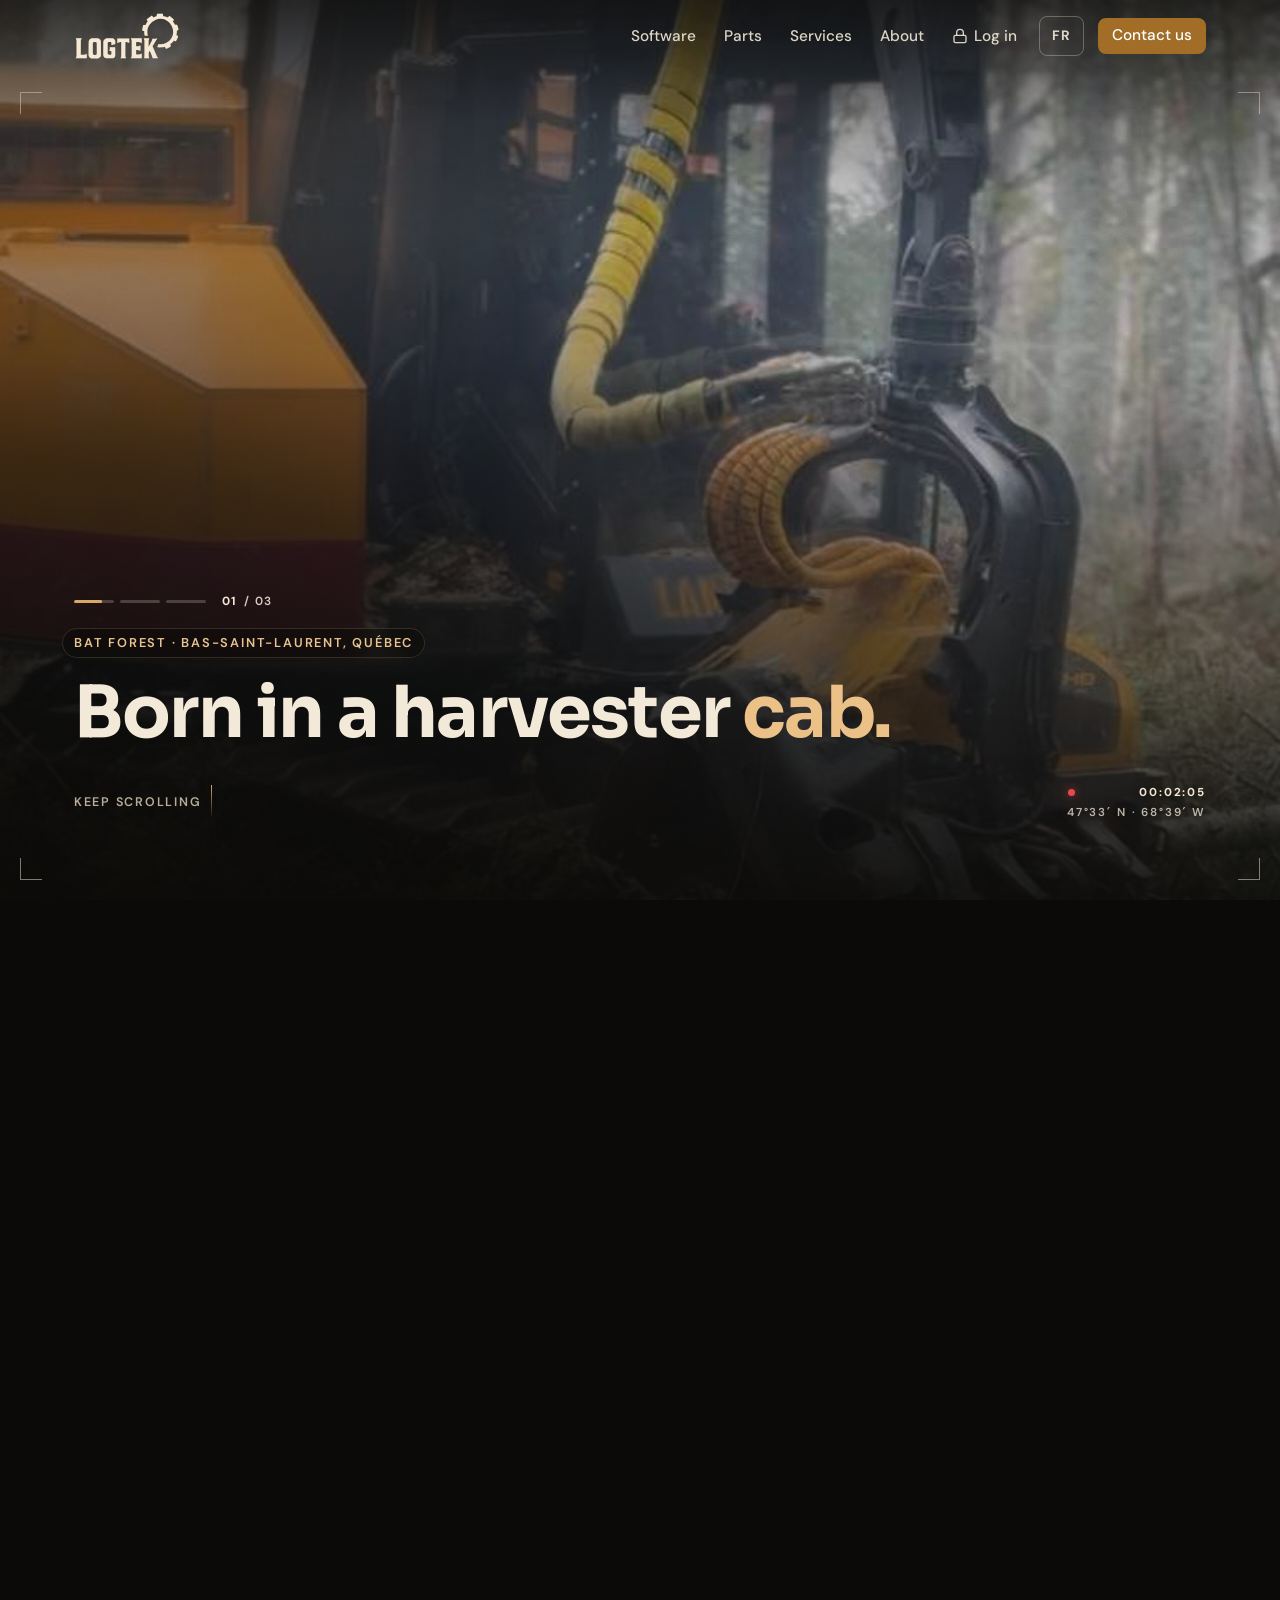
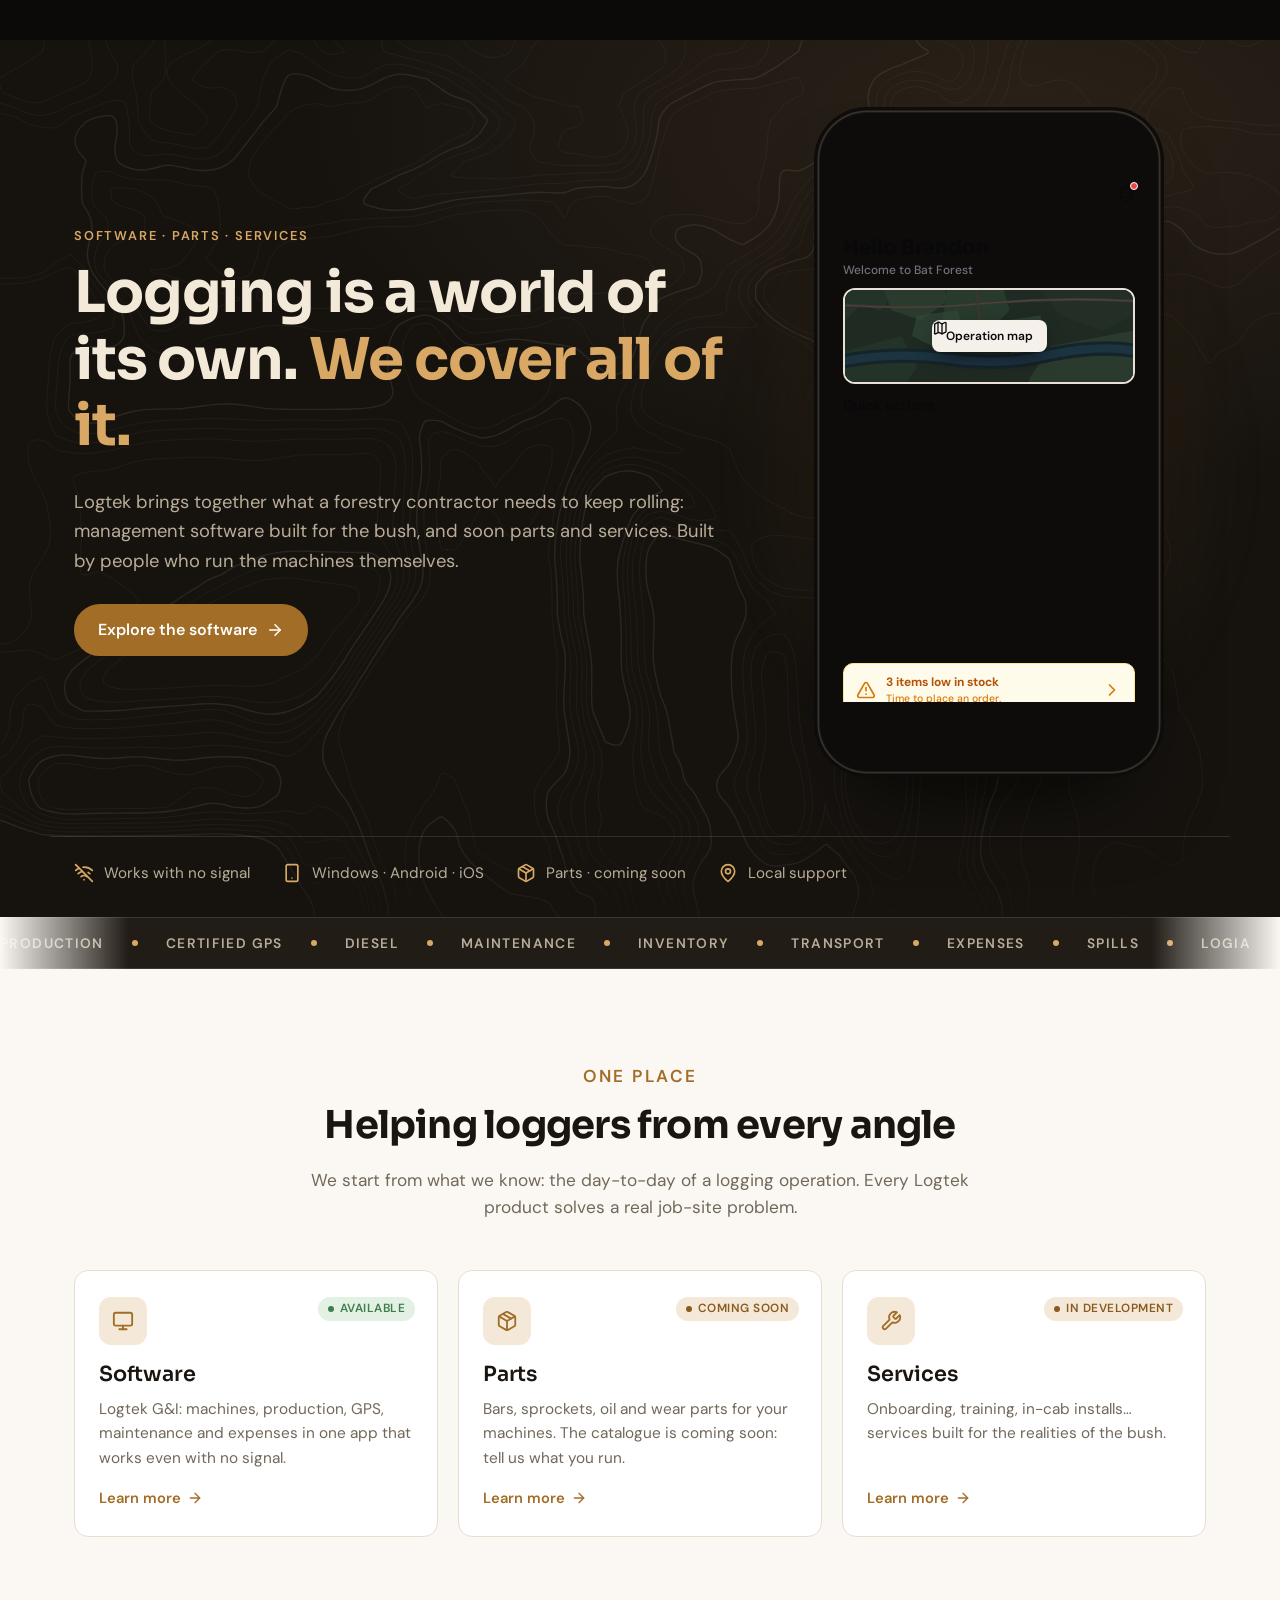
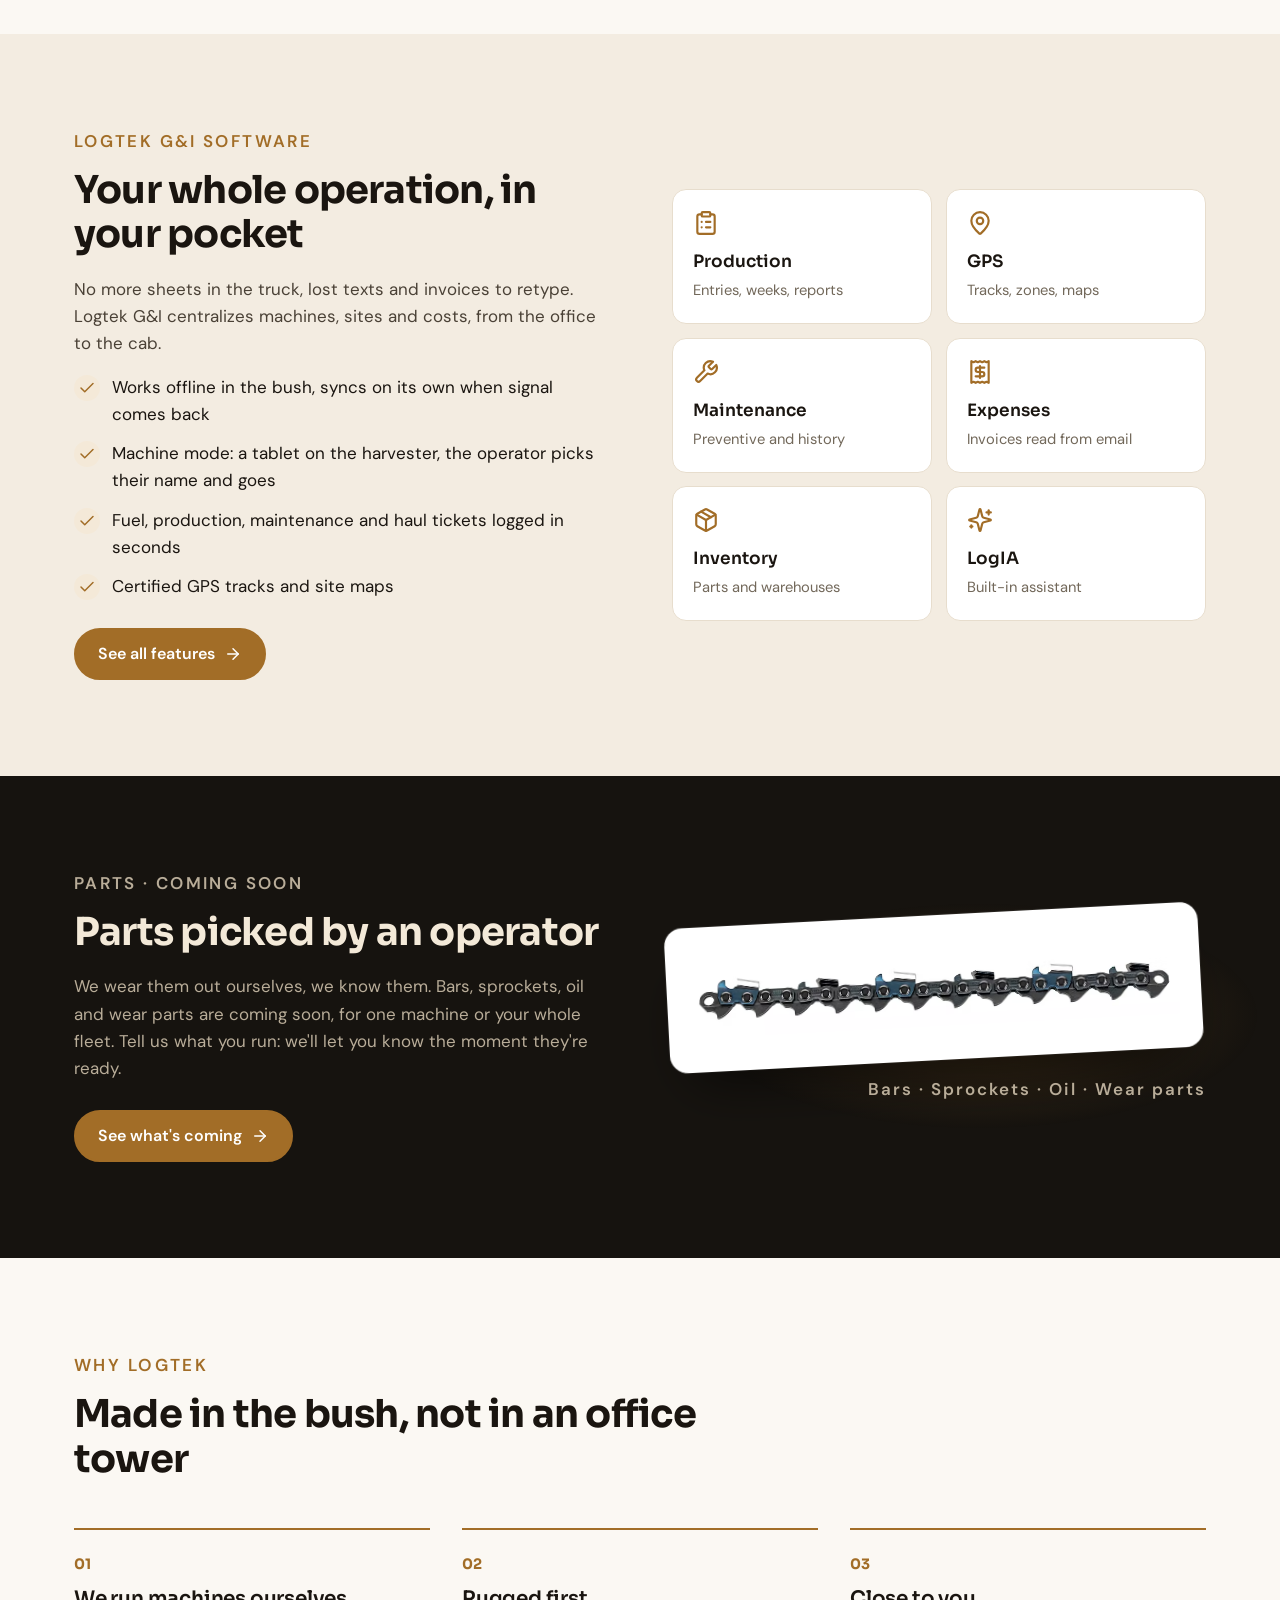
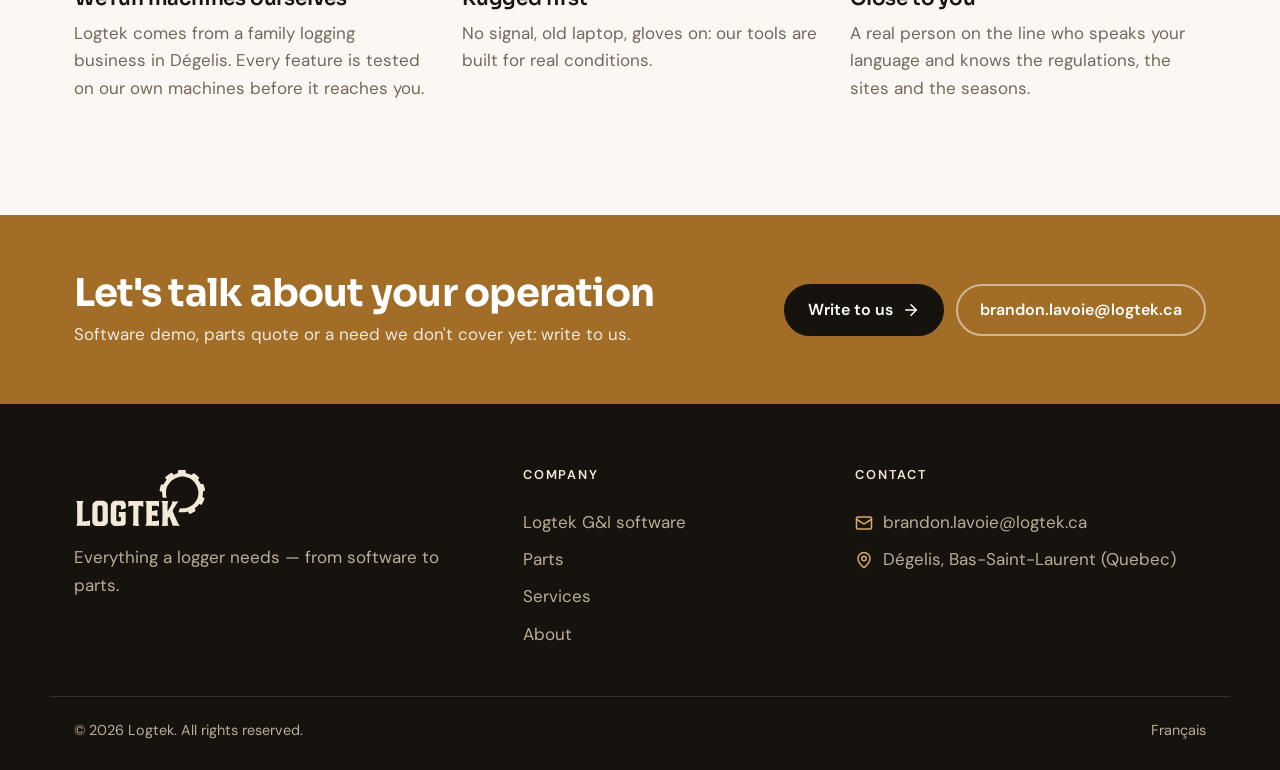
==== commit 1b3dbc45: "Site v2 : reel plein écran, 8 animations signature et optimisations - Accueil : reel vidéo piloté pa" ====
--- a/logtek.ca/en/index.html
+++ b/logtek.ca/en/index.html
@@ -3,95 +3,146 @@
 <head>
 <meta charset="utf-8">
 <meta name="viewport" content="width=device-width, initial-scale=1">
-<title>Logtek — Software, chains and parts for loggers</title>
-<meta name="description" content="Logtek helps forestry contractors from every angle: Logtek G&amp;I management software, harvester chains, parts and services. Based in Quebec's Bas-Saint-Laurent.">
+<title>Logtek — Software and parts for loggers</title>
+<meta name="description" content="Logtek helps forestry contractors from every angle: Logtek G&amp;I management software, parts and services. Based in Quebec's Bas-Saint-Laurent.">
 <link rel="canonical" href="https://logtek.ca/en/">
 <link rel="alternate" hreflang="fr-CA" href="https://logtek.ca/">
 <link rel="alternate" hreflang="en-CA" href="https://logtek.ca/en/">
 <link rel="alternate" hreflang="x-default" href="https://logtek.ca/">
 <meta property="og:type" content="website">
-<meta property="og:title" content="Logtek — Software, chains and parts for loggers">
-<meta property="og:description" content="Logtek helps forestry contractors from every angle: Logtek G&amp;I management software, harvester chains, parts and services. Based in Quebec's Bas-Saint-Laurent.">
+<meta property="og:title" content="Logtek — Software and parts for loggers">
+<meta property="og:description" content="Logtek helps forestry contractors from every angle: Logtek G&amp;I management software, parts and services. Based in Quebec's Bas-Saint-Laurent.">
 <meta property="og:url" content="https://logtek.ca/en/">
 <meta property="og:locale" content="en_CA">
 <meta name="theme-color" content="#A26D27">
 <meta property="og:image" content="https://logtek.ca/assets/img/og-image.png">
 <link rel="icon" href="../assets/img/favicon.svg" type="image/svg+xml">
+<link rel="expect" href="#main" blocking="render">
+<script src="../assets/js/fx-kerf.js?v=20260928a"></script>
 <link rel="preconnect" href="https://fonts.googleapis.com">
 <link rel="preconnect" href="https://fonts.gstatic.com" crossorigin>
-<link href="https://fonts.googleapis.com/css2?family=Sora:wght@600;700;800&family=DM+Sans:opsz,wght@9..40,400;9..40,500;9..40,700&display=swap" rel="stylesheet">
-<link rel="stylesheet" href="../assets/css/style.css">
+<link href="https://fonts.googleapis.com/css2?family=Sora:wght@600;700&family=DM+Sans:wght@400;500;700&display=swap" rel="stylesheet">
+<script>document.documentElement.classList.add("js")</script>
+<link rel="stylesheet" href="../assets/css/style.css?v=20260928a">
+<link rel="stylesheet" href="../assets/css/fx-reel-map.css?v=20260928a">
+<link rel="stylesheet" href="../assets/css/fx-guide-bar.css?v=20260928a">
+<link rel="stylesheet" href="../assets/css/fx-kerf.css?v=20260928a">
 </head>
-<body data-page="home" data-lang="en" data-email="brandon.lavoie@logtek.ca" data-endpoint="">
+<body class="has-reel on-reel" data-page="home" data-lang="en" data-email="brandon.lavoie@logtek.ca" data-endpoint="">
 <a class="skip" href="#main">Skip to content</a>
 <header class="site-header">
   <div class="wrap header-inner">
     <a class="brand" href="../en/" aria-label="Logtek — home">
-      <img src="../assets/img/logo.svg" alt="Logtek" width="106" height="48">
+      <img src="../assets/img/logo.svg" alt="Logtek" width="106" height="48"><img class="brand-light" src="../assets/img/logo-light.svg" alt="" width="106" height="48">
     </a>
     <nav class="main-nav" id="main-nav" aria-label="Main navigation">
-      <a href="../en/software.html">Software</a><a href="../en/chains.html">Chains & parts</a><a href="../en/services.html">Services</a><a href="../en/about.html">About</a>
-      <a class="app-link" href="https://logtekgi.ca" rel="noopener"><svg class="ic" viewBox="0 0 24 24" fill="none" stroke="currentColor" stroke-width="1.7" stroke-linecap="round" stroke-linejoin="round" aria-hidden="true"><rect x="4.5" y="10.5" width="15" height="10.5" rx="2"/><path d="M8 10.5V7.5a4 4 0 0 1 8 0v3"/></svg>Log in</a>
+      <a href="../en/software.html">Software</a><a href="../en/chains.html">Parts</a><a href="../en/services.html">Services</a><a href="../en/about.html">About</a>
+      <a class="app-link" href="https://logtekgi.ca" rel="noopener"><svg class="ic" viewBox="0 0 24 24" fill="none" stroke="currentColor" stroke-width="2" stroke-linecap="round" stroke-linejoin="round" aria-hidden="true"><rect width="18" height="11" x="3" y="11" rx="2" ry="2"/><path d="M7 11V7a5 5 0 0 1 10 0v4"/></svg>Log in</a>
       <a class="lang" href="../" hreflang="fr" lang="fr">FR</a>
       <a class="btn btn-sm" href="../en/contact.html">Contact us</a>
     </nav>
-    <button class="nav-toggle" aria-controls="main-nav" aria-expanded="false" aria-label="Menu"><svg class="ic ic-open" viewBox="0 0 24 24" fill="none" stroke="currentColor" stroke-width="1.7" stroke-linecap="round" stroke-linejoin="round" aria-hidden="true"><path d="M4 7h16M4 12h16M4 17h16"/></svg><svg class="ic ic-close" viewBox="0 0 24 24" fill="none" stroke="currentColor" stroke-width="1.7" stroke-linecap="round" stroke-linejoin="round" aria-hidden="true"><path d="M6 6l12 12M18 6L6 18"/></svg></button>
+    <button class="nav-toggle" aria-controls="main-nav" aria-expanded="false" aria-label="Menu"><svg class="ic ic-open" viewBox="0 0 24 24" fill="none" stroke="currentColor" stroke-width="2" stroke-linecap="round" stroke-linejoin="round" aria-hidden="true"><line x1="4" x2="20" y1="12" y2="12"/><line x1="4" x2="20" y1="6" y2="6"/><line x1="4" x2="20" y1="18" y2="18"/></svg><svg class="ic ic-close" viewBox="0 0 24 24" fill="none" stroke="currentColor" stroke-width="2" stroke-linecap="round" stroke-linejoin="round" aria-hidden="true"><path d="M18 6 6 18"/><path d="m6 6 12 12"/></svg></button>
   </div>
 </header>
 <main id="main">
+
+<section class="reel" aria-label="A harvester processing a stem on a Bat Forest job site" data-frames="120" data-fps="15" data-src="../assets/reel/" data-src-portrait="../assets/reel/p/">
+  <div class="reel-sticky">
+    <div class="reel-stage">
+      <div class="reel-media">
+        <picture class="reel-poster"><source media="(orientation: portrait)" srcset="../assets/reel/p/f000.jpg"><img src="../assets/reel/f000.jpg" alt="" width="800" height="800" fetchpriority="high"></picture>
+        <canvas class="reel-canvas" width="800" height="800" aria-hidden="true"></canvas>
+        <div class="reel-light" aria-hidden="true"></div>
+        <div class="reel-grain" aria-hidden="true"></div>
+      </div>
+      <div class="reel-shade" aria-hidden="true"></div>
+    </div>
+    <div class="reel-ui">
+      <div class="reel-frame" aria-hidden="true"><i></i><i></i><i></i><i></i></div>
+      <div class="reel-meta" aria-hidden="true"><span class="reel-rec"><i></i><b data-tc>00:00:00</b></span><span>47°33′ N · 68°39′ W</span></div>
+      <div class="wrap reel-copy">
+        <div class="reel-lead">
+          <div class="reel-bars" aria-hidden="true"><i></i><i></i><i></i><b data-step>01</b><small>/ 03</small></div>
+          <p class="eyebrow">Bat Forest · Bas-Saint-Laurent, Québec</p>
+        </div>
+        <p class="reel-title"><span class="on">Born in a harvester <em>cab.</em></span><span>Every feature is tested on our <em>own machines.</em></span><span>Software, parts, service: built by people who <em>run the machines.</em></span></p>
+        <p class="reel-hint">Keep scrolling<i></i></p>
+      </div>
+    </div>
+  </div>
+</section>
 
 <section class="hero">
   <div class="topo-bg" aria-hidden="true"></div>
   <div class="wrap hero-grid">
     <div class="hero-copy">
-      <p class="eyebrow">Born in a harvester cab · Quebec</p>
+      <p class="eyebrow">Software · Parts · Services</p>
       <h1>Logging is a world of its own. <span>We cover all of it.</span></h1>
-      <p class="lead">Logtek brings together what a forestry contractor needs to keep rolling: management software built for the bush, harvester chains, and soon parts and services. Built by people who run the machines themselves.</p>
+      <p class="lead">Logtek brings together what a forestry contractor needs to keep rolling: management software built for the bush, and soon parts and services. Built by people who run the machines themselves.</p>
       <div class="hero-actions">
-        <a class="btn" href="../en/software.html">Explore the software <svg class="ic" viewBox="0 0 24 24" fill="none" stroke="currentColor" stroke-width="1.7" stroke-linecap="round" stroke-linejoin="round" aria-hidden="true"><path d="M5 12h14M13 6l6 6-6 6"/></svg></a>
-        <a class="btn btn-ghost-light" href="../en/chains.html">See the chains</a>
+        <a class="btn" href="../en/software.html">Explore the software <svg class="ic" viewBox="0 0 24 24" fill="none" stroke="currentColor" stroke-width="2" stroke-linecap="round" stroke-linejoin="round" aria-hidden="true"><path d="M5 12h14"/><path d="m12 5 7 7-7 7"/></svg></a>
+        <a class="btn btn-ghost-light" href="../en/chains.html">See the parts</a>
       </div>
     </div>
     <div class="hero-visual">
-<div class="device" role="img" aria-label="Logtek G&amp;I software preview">
-  <div class="device-bar"><span></span><span></span><span></span><em>Logtek G&amp;I</em></div>
-  <div class="device-body">
-    <aside class="app-side">
-      <b class="app-logo">L</b>
-      <i class="on"><svg class="ic" viewBox="0 0 24 24" fill="none" stroke="currentColor" stroke-width="1.7" stroke-linecap="round" stroke-linejoin="round" aria-hidden="true"><path d="M12 21s-6.5-6-6.5-11a6.5 6.5 0 0 1 13 0c0 5-6.5 11-6.5 11z"/><circle cx="12" cy="10" r="2.3"/></svg></i><i><svg class="ic" viewBox="0 0 24 24" fill="none" stroke="currentColor" stroke-width="1.7" stroke-linecap="round" stroke-linejoin="round" aria-hidden="true"><rect x="5" y="4" width="14" height="17" rx="2"/><path d="M9 4V2.8h6V4M8.5 10h7M8.5 14h7M8.5 18h4"/></svg></i><i><svg class="ic" viewBox="0 0 24 24" fill="none" stroke="currentColor" stroke-width="1.7" stroke-linecap="round" stroke-linejoin="round" aria-hidden="true"><path d="M4 21V5a2 2 0 0 1 2-2h6a2 2 0 0 1 2 2v16M3 21h12M4 10h10M14 8l3 2v7a1.5 1.5 0 0 0 3 0V9l-3-3"/></svg></i><i><svg class="ic" viewBox="0 0 24 24" fill="none" stroke="currentColor" stroke-width="1.7" stroke-linecap="round" stroke-linejoin="round" aria-hidden="true"><path d="M14.5 5.5a4 4 0 0 0 4.9 5.2L21 12.3l-8.7 8.7a2.4 2.4 0 0 1-3.4-3.4l8.7-8.7-1.6-1.6a4 4 0 0 0-5.2-4.9l2.9 2.9-1.6 3.3-3.3 1.6-2.9-2.9"/></svg></i><i><svg class="ic" viewBox="0 0 24 24" fill="none" stroke="currentColor" stroke-width="1.7" stroke-linecap="round" stroke-linejoin="round" aria-hidden="true"><path d="M3.5 7.5L12 3l8.5 4.5v9L12 21l-8.5-4.5z"/><path d="M3.5 7.5L12 12l8.5-4.5M12 12v9"/></svg></i>
-    </aside>
-    <div class="app-main">
-      <div class="app-head">
-        <div><small>Site</small><strong>Block 14-B</strong></div>
-        <span class="app-pill">Offline · auto sync</span>
-      </div>
-      <div class="app-map">
-        <svg viewBox="0 0 330 180" preserveAspectRatio="none" aria-hidden="true">
-          <path d="M-10,40 C60,20 120,60 200,30 S300,10 340,30" class="topo"/>
-          <path d="M-10,80 C50,60 130,100 210,70 S300,55 340,70" class="topo"/>
-          <path d="M-10,125 C70,105 140,145 220,115 S300,100 340,115" class="topo"/>
-          <path d="M-10,165 C80,150 150,178 230,158 S300,145 340,160" class="topo"/>
-          <path d="M180,10 L290,24 L310,120 L200,140 Z" class="zone"/>
-          <path d="M30,150 C60,120 70,140 95,110 S140,70 160,92 S205,130 230,96 S270,40 300,58" class="trace"/>
-          <circle cx="300" cy="58" r="6" class="dot"/><circle cx="300" cy="58" r="13" class="dot-halo"/>
-        </svg>
-      </div>
-      <div class="app-cards">
-        <div><small>Production</small><strong>186 m³</strong><em>this week</em></div>
-        <div><small>Diesel</small><strong>412 L</strong><em>3 fills</em></div>
-        <div><small>Service</small><strong>2</strong><em>due</em></div>
-      </div>
+<div class="phone" role="img" aria-label="Preview of the Logtek G&amp;I app" data-lang="en">
+  <div class="phone-glow" aria-hidden="true"></div>
+  <div class="phone-shell">
+    <div class="phone-notch"></div>
+    <div class="app">
+      <div class="app-status"><span>9:41</span><span class="app-status-r"><i></i><i></i><i></i><em></em></span></div>
+      <header class="app-bar">
+        <img src="../assets/img/logo.svg" alt="" width="40" height="40">
+        <div class="app-bar-t"><b><span data-title>Home</span><i class="live"></i><em class="role"><svg class="ic" viewBox="0 0 24 24" fill="none" stroke="currentColor" stroke-width="2" stroke-linecap="round" stroke-linejoin="round" aria-hidden="true"><path d="M11.562 3.266a.5.5 0 0 1 .876 0L15.39 8.87a1 1 0 0 0 1.516.294L21.183 5.5a.5.5 0 0 1 .798.519l-2.834 10.246a1 1 0 0 1-.956.734H5.81a1 1 0 0 1-.957-.734L2.02 6.02a.5.5 0 0 1 .798-.519l4.276 3.664a1 1 0 0 0 1.516-.294z"/><path d="M5 21h14"/></svg></em></b><small>Brandon • Bat Forest</small></div>
+        <div class="app-bar-a"><span class="sync"><span class="sync-on"><svg class="ic" viewBox="0 0 24 24" fill="none" stroke="currentColor" stroke-width="2" stroke-linecap="round" stroke-linejoin="round" aria-hidden="true"><path d="M20 17.6A5 5 0 0 0 18 8h-1.3A7 7 0 1 0 5 15.3M9 16l2 2 4-4"/></svg>Synced</span><span class="sync-off">Offline</span></span><svg class="ic" viewBox="0 0 24 24" fill="none" stroke="currentColor" stroke-width="2" stroke-linecap="round" stroke-linejoin="round" aria-hidden="true"><circle cx="11" cy="11" r="8"/><path d="m21 21-4.3-4.3"/></svg><svg class="ic" viewBox="0 0 24 24" fill="none" stroke="currentColor" stroke-width="2" stroke-linecap="round" stroke-linejoin="round" aria-hidden="true"><circle cx="12" cy="12" r="10"/><polyline points="12 6 12 12 16 14"/></svg><span class="bell"><svg class="ic" viewBox="0 0 24 24" fill="none" stroke="currentColor" stroke-width="2" stroke-linecap="round" stroke-linejoin="round" aria-hidden="true"><path d="M6 8a6 6 0 0 1 12 0c0 7 3 9 3 9H3s3-2 3-9"/><path d="M10.3 21a1.94 1.94 0 0 0 3.4 0"/></svg><i></i></span></div>
+      </header>
+      <div class="app-screens">
+        <section class="app-screen is-on" data-screen="home" data-title="Home">
+          <h4>Hello Brandon</h4><p class="sub">Welcome to Bat Forest</p>
+          <button type="button" class="mapcard" data-go="map">
+            <svg viewBox="0 0 280 140" preserveAspectRatio="xMidYMid slice" aria-hidden="true"><rect fill="#1f2a22" width="280" height="140"/><path d="M0,0 L45,0 L50,25 L35,45 L15,40 L0,55 Z" fill="#243328"/><path d="M40,10 L90,5 L100,35 L75,55 L45,45 L38,25 Z" fill="#2a3b2e"/><path d="M180,0 L280,0 L280,50 L250,65 L210,50 L190,25 Z" fill="#232f26"/><path d="M0,85 L55,70 L70,100 L45,140 L0,140 Z" fill="#243328"/><path d="M200,80 L280,65 L280,140 L170,140 L180,110 Z" fill="#2a3b2e"/><path d="M100,15 L150,10 L160,45 L140,65 L95,55 Z" fill="#283a2c"/><path d="M70,50 L110,45 L115,70 L85,80 L65,70 Z" fill="#354a3a" opacity=".6"/><path d="M155,55 L190,50 L195,80 L165,90 L150,75 Z" fill="#3a5040" opacity=".5"/><path d="M-5,95 Q50,85 100,92 Q150,100 200,88 Q250,78 285,85" fill="none" stroke="#15232b" stroke-width="14"/><path d="M-5,95 Q50,85 100,92 Q150,100 200,88 Q250,78 285,85" fill="none" stroke="#1c3340" stroke-width="8"/><path d="M0,40 Q70,45 140,38 Q210,32 280,36" stroke="#3d3530" stroke-width="2.5" fill="none"/><path d="M0,40 Q70,45 140,38 Q210,32 280,36" stroke="#4a4540" stroke-width="1" fill="none"/><path d="M130,0 Q125,35 135,70" stroke="#3d3530" stroke-width="2" fill="none"/></svg>
+            <span><svg class="ic" viewBox="0 0 24 24" fill="none" stroke="currentColor" stroke-width="2" stroke-linecap="round" stroke-linejoin="round" aria-hidden="true"><path d="M14.106 5.553a2 2 0 0 0 1.788 0l3.659-1.83A1 1 0 0 1 21 4.619v12.764a1 1 0 0 1-.553.894l-4.553 2.277a2 2 0 0 1-1.788 0l-3.212-1.606a2 2 0 0 0-1.788 0l-3.659 1.83A1 1 0 0 1 4 19.381V6.618a1 1 0 0 1 .553-.894l4.553-2.277a2 2 0 0 1 1.788 0z"/><path d="M15 5.764v15"/><path d="M9 3.236v15"/></svg>Operation map</span>
+          </button>
+          <h5>Quick actions</h5>
+          <div class="qa-grid"><div class="qa"><svg class="ic" viewBox="0 0 24 24" fill="none" stroke="currentColor" stroke-width="2" stroke-linecap="round" stroke-linejoin="round" aria-hidden="true"><path d="m7.5 4.27 9 5.15"/><path d="M21 8a2 2 0 0 0-1-1.73l-7-4a2 2 0 0 0-2 0l-7 4A2 2 0 0 0 3 8v8a2 2 0 0 0 1 1.73l7 4a2 2 0 0 0 2 0l7-4A2 2 0 0 0 21 16Z"/><path d="m3.3 7 8.7 5 8.7-5"/><path d="M12 22V12"/></svg><span>Take a part</span></div><div class="qa"><svg class="ic" viewBox="0 0 24 24" fill="none" stroke="currentColor" stroke-width="2" stroke-linecap="round" stroke-linejoin="round" aria-hidden="true"><path d="M10 12h11"/><path d="M10 18h11"/><path d="M10 6h11"/><path d="M4 10h2"/><path d="M4 6h1v4"/><path d="M6 18H4c0-1 2-2 2-3s-1-1.5-2-1"/></svg><span>Order a part</span></div><div class="qa"><svg class="ic" viewBox="0 0 24 24" fill="none" stroke="currentColor" stroke-width="2" stroke-linecap="round" stroke-linejoin="round" aria-hidden="true"><line x1="3" x2="15" y1="22" y2="22"/><line x1="4" x2="14" y1="9" y2="9"/><path d="M14 22V4a2 2 0 0 0-2-2H6a2 2 0 0 0-2 2v18"/><path d="M14 13h2a2 2 0 0 1 2 2v2a2 2 0 0 0 2 2a2 2 0 0 0 2-2V9.83a2 2 0 0 0-.59-1.42L18 5"/></svg><span>Fuel up</span></div><div class="qa"><svg class="ic" viewBox="0 0 24 24" fill="none" stroke="currentColor" stroke-width="2" stroke-linecap="round" stroke-linejoin="round" aria-hidden="true"><path d="M14.7 6.3a1 1 0 0 0 0 1.4l1.6 1.6a1 1 0 0 0 1.4 0l3.77-3.77a6 6 0 0 1-7.94 7.94l-6.91 6.91a2.12 2.12 0 0 1-3-3l6.91-6.91a6 6 0 0 1 7.94-7.94l-3.76 3.76z"/></svg><span>Mechanical task</span></div><div class="qa"><svg class="ic" viewBox="0 0 24 24" fill="none" stroke="currentColor" stroke-width="2" stroke-linecap="round" stroke-linejoin="round" aria-hidden="true"><path d="M14 18V6a2 2 0 0 0-2-2H4a2 2 0 0 0-2 2v11a1 1 0 0 0 1 1h2"/><path d="M15 18H9"/><path d="M19 18h2a1 1 0 0 0 1-1v-3.65a1 1 0 0 0-.22-.624l-3.48-4.35A1 1 0 0 0 17.52 8H14"/><circle cx="17" cy="18" r="2"/><circle cx="7" cy="18" r="2"/></svg><span>Transport</span></div><div class="qa"><svg class="ic" viewBox="0 0 24 24" fill="none" stroke="currentColor" stroke-width="2" stroke-linecap="round" stroke-linejoin="round" aria-hidden="true"><path d="M7 16.3c2.2 0 4-1.83 4-4.05 0-1.16-.57-2.26-1.71-3.19S7.29 6.75 7 5.3c-.29 1.45-1.14 2.84-2.29 3.76S3 11.1 3 12.25c0 2.22 1.8 4.05 4 4.05z"/><path d="M12.56 6.6A10.97 10.97 0 0 0 14 3.02c.5 2.5 2 4.9 4 6.5s3 3.5 3 5.5a6.98 6.98 0 0 1-11.91 4.97"/></svg><span>Spill</span></div></div>
+          <div class="lowstock"><svg class="ic" viewBox="0 0 24 24" fill="none" stroke="currentColor" stroke-width="2" stroke-linecap="round" stroke-linejoin="round" aria-hidden="true"><path d="m21.73 18-8-14a2 2 0 0 0-3.48 0l-8 14A2 2 0 0 0 4 21h16a2 2 0 0 0 1.73-3"/><path d="M12 9v4"/><path d="M12 17h.01"/></svg><div><b>3 items low in stock</b><small>Time to place an order.</small></div><svg class="ic" viewBox="0 0 24 24" fill="none" stroke="currentColor" stroke-width="2" stroke-linecap="round" stroke-linejoin="round" aria-hidden="true"><path d="m9 18 6-6-6-6"/></svg></div>
+          <h5>Dashboard</h5>
+          <div class="stats"><div class="stat"><svg class="ic" viewBox="0 0 24 24" fill="none" stroke="currentColor" stroke-width="2" stroke-linecap="round" stroke-linejoin="round" aria-hidden="true"><path d="M16 21v-2a4 4 0 0 0-4-4H6a4 4 0 0 0-4 4v2"/><circle cx="9" cy="7" r="4"/><path d="M22 21v-2a4 4 0 0 0-3-3.87"/><path d="M16 3.13a4 4 0 0 1 0 7.75"/></svg><b data-count="6">0</b><small>Members</small></div><div class="stat"><svg class="ic" viewBox="0 0 24 24" fill="none" stroke="currentColor" stroke-width="2" stroke-linecap="round" stroke-linejoin="round" aria-hidden="true"><path d="M14.7 6.3a1 1 0 0 0 0 1.4l1.6 1.6a1 1 0 0 0 1.4 0l3.77-3.77a6 6 0 0 1-7.94 7.94l-6.91 6.91a2.12 2.12 0 0 1-3-3l6.91-6.91a6 6 0 0 1 7.94-7.94l-3.76 3.76z"/></svg><b data-count="4">0</b><small>Machines</small></div><div class="stat"><svg class="ic" viewBox="0 0 24 24" fill="none" stroke="currentColor" stroke-width="2" stroke-linecap="round" stroke-linejoin="round" aria-hidden="true"><circle cx="12" cy="12" r="10"/><polyline points="12 6 12 12 16 14"/></svg><b data-count="3">0</b><small>Tasks</small></div><div class="stat late"><svg class="ic" viewBox="0 0 24 24" fill="none" stroke="currentColor" stroke-width="2" stroke-linecap="round" stroke-linejoin="round" aria-hidden="true"><path d="m21.73 18-8-14a2 2 0 0 0-3.48 0l-8 14A2 2 0 0 0 4 21h16a2 2 0 0 0 1.73-3"/><path d="M12 9v4"/><path d="M12 17h.01"/></svg><b data-count="1">0</b><small>Overdue</small></div></div>
+          <div class="kpis"><div><small>Diesel / day</small><b>412 L</b><svg viewBox="0 0 100 30" preserveAspectRatio="none" aria-hidden="true"><polyline class="spark" points="0,22 14,18 28,20 42,12 56,15 70,8 84,11 100,5"/></svg></div><div><small>Production</small><b>186 m³</b><svg viewBox="0 0 100 30" preserveAspectRatio="none" aria-hidden="true"><g class="bars"><rect x="2" y="16" width="10" height="14"/><rect x="16" y="10" width="10" height="20"/><rect x="30" y="14" width="10" height="16"/><rect x="44" y="6" width="10" height="24"/><rect x="58" y="12" width="10" height="18"/><rect x="72" y="4" width="10" height="26"/><rect x="86" y="8" width="10" height="22"/></g></svg></div></div>
+        </section>
+        <section class="app-screen" data-screen="map" data-title="Map">
+          <div class="gmap">
+            <svg class="gmap-svg" viewBox="0 0 330 600" preserveAspectRatio="xMidYMid slice" aria-hidden="true"><rect width="330" height="600" fill="#fafaf8"/><path class="gm-wood" d="M122.2,120.3C118.9,132.6 113.9,147.8 108.9,156.4C103.9,164.9 98.5,168.7 92.1,171.5C85.7,174.3 79.1,171.1 70.5,173.1C62,175 51.4,179.9 40.8,183.2C30.2,186.6 16.9,194.3 6.9,193C-3.1,191.7 -11.5,184.5 -19.1,175.3C-26.8,166.2 -32.5,149.9 -39,138C-45.5,126.2 -52.8,115.3 -58.1,104.2C-63.4,93.1 -70.4,83.4 -70.7,71.4C-71.1,59.3 -67,44.6 -60.3,31.8C-53.5,19 -41.7,2 -30.3,-5.5C-18.9,-13 -5.4,-14.3 8.2,-13.3C21.7,-12.3 38.1,-3.7 51.1,0.5C64.2,4.8 76.1,8.1 86.4,12.1C96.7,16.2 106.1,18.7 112.8,24.8C119.4,30.9 123.8,39.2 126.4,48.8C129,58.4 129.1,70.4 128.4,82.3C127.7,94.2 125.4,107.9 122.2,120.3 Z"/><path class="gm-wood" d="M451.3,567.5C444.2,582 428.9,593.6 417.8,606.6C406.7,619.5 396.5,633.6 384.7,645.2C373,656.7 362.9,670.7 347.4,675.8C331.9,681 311.6,680.1 291.8,676.2C271.9,672.2 245.6,661.2 228.1,652C210.6,642.7 197.1,632.4 186.8,620.6C176.5,608.8 170.5,596.2 166,581.2C161.5,566.2 159.5,548.7 159.8,530.8C160.1,512.9 163.1,491.7 167.7,473.7C172.4,455.7 179.1,437.6 187.9,422.6C196.7,407.6 207.5,391.6 220.5,383.5C233.4,375.5 249.2,373.7 265.5,374.4C281.8,375 301.7,383.3 318.1,387.4C334.4,391.5 349.4,394.2 363.5,399C377.5,403.8 390.1,406.1 402.4,416.2C414.6,426.3 427.4,442.3 437.1,459.5C446.7,476.7 458.1,501.4 460.4,519.4C462.8,537.4 458.4,553 451.3,567.5 Z"/><path class="gm-wood" d="M135.1,480.6C131.3,490.4 123.6,501.9 116.3,510.2C109,518.5 100.2,524.9 91.4,530.2C82.5,535.5 71.7,538.7 63,542C54.2,545.4 46.7,548.6 39,550.3C31.4,552 25.3,554 17.3,552.1C9.2,550.3 -0.4,545.6 -9.3,539.1C-18.2,532.6 -29.5,522.9 -36.3,513.2C-43.1,503.4 -47.7,492 -50.3,480.5C-52.8,469.1 -53.1,455.5 -51.7,444.5C-50.4,433.6 -47.1,423.4 -42,414.9C-37,406.4 -30,398.4 -21.3,393.6C-12.5,388.7 -1.1,386.5 10.5,385.7C22.2,384.9 37.2,387.2 48.8,388.9C60.3,390.6 70.5,392.8 79.7,395.9C89,399.1 96.7,402.6 104.3,407.7C111.9,412.8 119.5,419.2 125.3,426.5C131.1,433.8 137.5,442.5 139.1,451.6C140.8,460.6 138.9,470.8 135.1,480.6 Z"/><path class="gm-wood" d="M392.8,195.9C387.9,203.2 378.4,208.8 370.9,216C363.5,223.1 355.9,231.3 348,238.7C340.1,246.1 332.2,255.2 323.5,260.6C314.8,265.9 305.2,269.6 295.8,270.8C286.5,272.1 275.8,271.8 267.2,268C258.7,264.2 250.7,256.7 244.4,247.7C238.1,238.8 232.1,225.5 229.3,214.5C226.5,203.4 226.5,192.1 227.6,181.4C228.7,170.8 233.2,159.6 235.6,150.3C238,141 239.4,133.1 241.9,125.8C244.5,118.5 245.3,112.7 250.9,106.5C256.6,100.3 265.8,93.5 276,88.5C286.2,83.6 300.7,77.1 311.9,76.8C323.2,76.4 333.7,80.4 343.3,86.4C353,92.4 362,103.5 369.8,112.7C377.5,122 384.7,132.1 389.9,142C395,151.8 400.1,162.9 400.6,171.9C401.1,180.9 397.8,188.5 392.8,195.9 Z"/><path class="gm-water" d="M288,-10C286,-2.7 281.3,19 276,34C270.7,49 262.3,64.7 256,80C249.7,95.3 243.7,110.3 238,126C232.3,141.7 226.7,157.3 222,174C217.3,190.7 213.8,210 210,226C206.2,242 202.3,257.7 199,270C195.7,282.3 192.8,287.3 190,300C187.2,312.7 185,330 182,346C179,362 175.2,379.7 172,396C168.8,412.3 166.3,427.7 163,444C159.7,460.3 155.2,476.7 152,494C148.8,511.3 146.3,528.7 144,548C141.7,567.3 139,599.7 138,610"/><path class="gm-water" d="M340,150C335,147.7 319.7,141.3 310,136C300.3,130.7 290,123.3 282,118C274,112.7 267.3,107.7 262,104C256.7,100.3 252,97.3 250,96"/><path class="gm-water" d="M-10,236C-6,238.3 7.3,244 14,250C20.7,256 26,265 30,272C34,279 36.7,288.7 38,292"/><path class="gm-road-c" d="M-12,572C-6.3,566.7 12.7,553 22,540C31.3,527 39.3,512.3 44,494C48.7,475.7 49.7,450.3 50,430C50.3,409.7 47.7,390.7 46,372C44.3,353.3 40.3,338 40,318C39.7,298 44.3,274 44,252C43.7,230 41,208.3 38,186C35,163.7 27.3,140.7 26,118C24.7,95.3 30.7,71.7 30,50C29.3,28.3 23.3,-1.7 22,-12"/><path class="gm-road" d="M-12,572C-6.3,566.7 12.7,553 22,540C31.3,527 39.3,512.3 44,494C48.7,475.7 49.7,450.3 50,430C50.3,409.7 47.7,390.7 46,372C44.3,353.3 40.3,338 40,318C39.7,298 44.3,274 44,252C43.7,230 41,208.3 38,186C35,163.7 27.3,140.7 26,118C24.7,95.3 30.7,71.7 30,50C29.3,28.3 23.3,-1.7 22,-12"/><path class="gm-block" d="M66,96 L104,84 L141,70 L188,66 L233,58 L262,70 L300,86 L309,128 L318,178 L312,236 L309,292 L318,340 L322,392 L304,430 L289,468 L248,484 L206,499 L163,494 L121,489 L97,466 L80,441 L76,402 L70,362 L64,312 L60,262 L65,214 L68,168 L62,128 Z"/><path class="gm-ilot" d="M140.8,179.9C140.7,182.1 141.5,184.8 140,187.7C138.6,190.6 135,195.5 132.2,197.4C129.4,199.3 126.3,199.5 123.2,199.3C120.1,199 116.6,197.3 113.7,195.8C110.7,194.2 107.4,192 105.4,189.8C103.5,187.7 102.4,185.6 101.9,183C101.5,180.3 102,177.1 102.6,174C103.2,170.9 104.1,167.1 105.5,164.3C106.8,161.5 108.4,158.4 110.7,157.1C113,155.7 116.6,155.8 119.2,156.1C121.8,156.3 123.8,157.7 126.4,158.5C129.1,159.4 132.4,160.1 135.1,161.2C137.7,162.3 141.4,163 142.3,165.2C143.3,167.4 141.1,172.1 140.8,174.6C140.6,177 141,177.8 140.8,179.9 Z"/><path class="gm-ilot" d="M279.8,409.4C279,411.1 277.5,412.5 275.7,415C274,417.5 271.7,422.4 269.2,424.3C266.7,426.2 263.6,426.8 261,426.5C258.3,426.3 256,424.3 253.6,422.7C251.2,421.1 249.2,418.5 246.5,416.9C243.7,415.4 239.2,415.6 237.2,413.4C235.3,411.2 234.6,407.5 234.8,403.9C235,400.2 236.6,395.2 238.6,391.5C240.6,387.9 243.7,383.8 246.6,382.1C249.5,380.5 253.2,381.5 256.1,381.6C259,381.7 261.4,382 264.1,382.8C266.8,383.6 269.7,384.6 272.2,386.4C274.8,388.3 277.8,390.8 279.3,393.9C280.7,396.9 280.8,402.1 280.8,404.7C280.9,407.3 280.7,407.6 279.8,409.4 Z"/><path class="gm-ilot" d="M122.9,423.3C122.3,424.5 120.6,425.9 119.7,426.8C118.7,427.7 118.4,427.7 117.2,428.7C116.1,429.6 114.2,431.8 112.8,432.4C111.3,433 109.8,433.1 108.5,432.4C107.2,431.7 106.1,429.4 104.7,427.9C103.3,426.4 100.8,424.9 100.2,423.2C99.5,421.6 100.5,419.4 100.8,417.9C101.2,416.3 101.8,415 102.4,414C103,412.9 103.1,412.5 104.3,411.8C105.6,411.1 108.4,410.2 110.1,409.7C111.8,409.3 113.4,409.1 114.6,409C115.9,409 116.8,408.8 117.8,409.3C118.8,409.8 119.6,410.2 120.6,411.9C121.5,413.6 123.1,417.5 123.5,419.4C123.9,421.3 123.6,422 122.9,423.3 Z"/><path class="gm-buf" d="M279,-12.5C275.5,-11.8 277.4,-6.6 276.6,-3.7C275.8,-0.7 275,2.2 274.2,5.1C273.4,8.1 272.6,11 271.8,13.9C271,16.9 270.1,19.9 269.4,22.7C268.6,25.6 268.1,28.2 267.2,30.9C266.2,33.6 264.9,36.1 263.7,38.9C262.4,41.7 261.2,44.6 259.9,47.5C258.7,50.4 257.4,53.3 256.2,56.1C254.9,59 253.7,61.9 252.4,64.8C251.2,67.6 249.9,70.5 248.7,73.4C247.4,76.3 246.2,79.4 245,82.3C243.9,85.3 242.8,88.1 241.6,91C240.5,93.8 239.4,96.7 238.3,99.6C237.1,102.5 236,105.3 234.9,108.2C233.8,111.1 232.7,113.9 231.5,116.8C230.4,119.8 229.2,123 228.1,126C227,129.1 226.1,132 225.1,135C224.1,138 223.1,141 222.1,144C221.1,147 220.1,150 219.1,153C218.1,156 217.1,159 216.1,162C215.1,165.1 213.9,168.3 213,171.5C212.1,174.6 211.5,177.9 210.7,181.1C210,184.2 209.3,187.2 208.6,190.2C207.9,193.3 207.2,196.4 206.5,199.4C205.8,202.5 205.1,205.5 204.4,208.6C203.7,211.7 203,214.8 202.3,217.8C201.6,220.8 200.9,223.7 200.2,226.7C199.5,229.6 198.7,232.5 198,235.5C197.2,238.4 196.5,241.3 195.8,244.3C195,247.2 194.3,250.1 193.6,253.1C192.8,256 192.1,259 191.4,261.9C190.6,264.7 189.9,267.4 189.1,270.3C188.3,273.2 187.3,276.3 186.4,279.3C185.5,282.3 184.6,285.2 183.7,288.3C182.8,291.4 181.6,294.6 180.9,297.8C180.1,301.1 179.7,304.4 179.2,307.6C178.6,310.8 178.1,313.7 177.6,316.8C177,319.9 176.5,322.9 176,326C175.4,329.1 174.9,332.1 174.4,335.2C173.8,338.2 173.4,341.2 172.8,344.3C172.2,347.3 171.6,350.4 170.9,353.5C170.3,356.6 169.7,359.8 169.1,362.9C168.4,366 167.8,369.2 167.2,372.3C166.6,375.4 165.9,378.5 165.3,381.7C164.7,384.8 164,387.9 163.4,391C162.8,394.1 162.2,397.2 161.7,400.3C161.1,403.3 160.5,406.3 160,409.3C159.4,412.3 158.8,415.3 158.3,418.3C157.7,421.3 157.2,424.3 156.6,427.3C156,430.3 155.5,433.3 154.9,436.3C154.3,439.2 153.8,442 153.2,444.9C152.6,447.8 151.9,450.8 151.3,453.8C150.6,456.7 150,459.6 149.3,462.6C148.7,465.5 148,468.5 147.4,471.4C146.7,474.3 146.1,477.3 145.4,480.2C144.8,483.2 144.1,486 143.5,489C142.9,492.1 142.3,495.5 141.8,498.6C141.3,501.7 140.9,504.6 140.5,507.6C140.1,510.6 139.6,513.6 139.2,516.6C138.7,519.6 138.3,522.6 137.8,525.6C137.4,528.6 136.9,531.6 136.5,534.6C136.1,537.6 135.6,540.5 135.2,543.6C134.8,546.7 134.4,550.1 134.1,553.3C133.7,556.5 133.5,559.5 133.2,562.6C132.9,565.7 132.6,568.8 132.3,571.9C132,575 131.7,578.1 131.4,581.2C131.1,584.3 130.8,587.4 130.5,590.5C130.2,593.6 129.9,596.7 129.6,599.8C129.3,602.9 125.7,607.2 128.7,609.1C131.6,610.9 144.1,612.2 147.3,610.9C150.6,609.7 147.9,604.7 148.2,601.6C148.5,598.5 148.8,595.4 149.1,592.3C149.4,589.2 149.7,586.1 150,583C150.3,579.9 150.6,576.8 150.9,573.7C151.2,570.6 151.5,567.5 151.8,564.4C152.1,561.3 152.4,558.1 152.7,555.1C153,552.1 153.3,549.3 153.7,546.4C154.1,543.4 154.6,540.4 155.1,537.4C155.5,534.4 155.9,531.4 156.4,528.4C156.8,525.4 157.3,522.4 157.7,519.4C158.2,516.4 158.6,513.4 159.1,510.4C159.5,507.4 159.9,504.3 160.4,501.4C160.8,498.5 161.2,495.9 161.8,493.1C162.4,490.2 163.1,487.2 163.7,484.2C164.4,481.3 165,478.4 165.7,475.4C166.3,472.5 167,469.5 167.6,466.6C168.3,463.7 168.9,460.7 169.6,457.8C170.2,454.8 170.9,452 171.5,449C172.1,445.9 172.8,442.8 173.3,439.7C173.9,436.7 174.5,433.7 175,430.7C175.6,427.7 176.2,424.7 176.7,421.7C177.3,418.7 177.8,415.7 178.4,412.7C179,409.7 179.5,406.7 180.1,403.7C180.7,400.7 181.2,397.8 181.8,394.7C182.4,391.6 183.1,388.5 183.7,385.3C184.3,382.2 184.9,379.1 185.6,376C186.2,372.8 186.8,369.7 187.4,366.6C188.1,363.5 188.7,360.4 189.3,357.2C189.9,354.1 190.6,350.9 191.2,347.7C191.8,344.6 192.3,341.5 192.8,338.4C193.4,335.3 193.9,332.3 194.4,329.2C195,326.1 195.5,323.1 196,320C196.6,316.9 197.1,313.8 197.6,310.8C198.2,307.8 198.4,305 199.1,302.2C199.8,299.3 200.8,296.6 201.7,293.7C202.6,290.8 203.5,287.7 204.4,284.7C205.3,281.7 206.2,278.7 207.1,275.7C207.9,272.6 208.8,269.4 209.6,266.4C210.3,263.4 211,260.5 211.8,257.6C212.5,254.7 213.2,251.7 214,248.8C214.7,245.9 215.4,242.9 216.2,240C216.9,237.1 217.6,234.2 218.4,231.2C219.1,228.2 219.8,225.1 220.5,222C221.3,218.9 222,215.9 222.7,212.8C223.4,209.8 224.1,206.7 224.8,203.6C225.5,200.6 226.2,197.5 226.9,194.5C227.6,191.4 228.3,188.3 229,185.3C229.7,182.3 230.2,179.4 231,176.5C231.8,173.7 232.9,170.9 233.9,168C234.9,165 235.9,162 236.9,159C237.9,156 238.9,153 239.9,150C240.9,147 241.9,144 242.9,141C243.9,138 244.9,134.8 245.9,132C246.9,129.1 247.9,126.5 249,123.7C250.1,120.8 251.2,117.9 252.4,115C253.5,112.2 254.6,109.3 255.7,106.4C256.9,103.5 258,100.7 259.1,97.8C260.2,94.9 261.4,92 262.5,89.2C263.6,86.3 264.7,83.7 265.8,80.9C267,78 268.3,75.1 269.6,72.2C270.8,69.4 272.1,66.5 273.3,63.6C274.6,60.7 275.8,57.9 277.1,55C278.3,52.1 279.6,49.3 280.8,46.4C282.1,43.4 283.7,40.2 284.8,37.1C285.9,34 286.6,30.7 287.4,27.7C288.3,24.6 289,21.8 289.8,18.9C290.6,15.9 291.4,13 292.2,10.1C293,7.1 293.8,4.2 294.6,1.3C295.4,-1.7 299.7,-5.2 297,-7.5C294.4,-9.8 282.4,-13.1 279,-12.5 Z"/><path class="gm-buf-o" d="M279,-12.5C278.6,-11 277.4,-6.6 276.6,-3.7C275.8,-0.7 275,2.2 274.2,5.1C273.4,8.1 272.6,11 271.8,13.9C271,16.9 270.1,19.9 269.4,22.7C268.6,25.6 268.1,28.2 267.2,30.9C266.2,33.6 264.9,36.1 263.7,38.9C262.4,41.7 261.2,44.6 259.9,47.5C258.7,50.4 257.4,53.3 256.2,56.1C254.9,59 253.7,61.9 252.4,64.8C251.2,67.6 249.9,70.5 248.7,73.4C247.4,76.3 246.2,79.4 245,82.3C243.9,85.3 242.8,88.1 241.6,91C240.5,93.8 239.4,96.7 238.3,99.6C237.1,102.5 236,105.3 234.9,108.2C233.8,111.1 232.7,113.9 231.5,116.8C230.4,119.8 229.2,123 228.1,126C227,129.1 226.1,132 225.1,135C224.1,138 223.1,141 222.1,144C221.1,147 220.1,150 219.1,153C218.1,156 217.1,159 216.1,162C215.1,165.1 213.9,168.3 213,171.5C212.1,174.6 211.5,177.9 210.7,181.1C210,184.2 209.3,187.2 208.6,190.2C207.9,193.3 207.2,196.4 206.5,199.4C205.8,202.5 205.1,205.5 204.4,208.6C203.7,211.7 203,214.8 202.3,217.8C201.6,220.8 200.9,223.7 200.2,226.7C199.5,229.6 198.7,232.5 198,235.5C197.2,238.4 196.5,241.3 195.8,244.3C195,247.2 194.3,250.1 193.6,253.1C192.8,256 192.1,259 191.4,261.9C190.6,264.7 189.9,267.4 189.1,270.3C188.3,273.2 187.3,276.3 186.4,279.3C185.5,282.3 184.6,285.2 183.7,288.3C182.8,291.4 181.6,294.6 180.9,297.8C180.1,301.1 179.7,304.4 179.2,307.6C178.6,310.8 178.1,313.7 177.6,316.8C177,319.9 176.5,322.9 176,326C175.4,329.1 174.9,332.1 174.4,335.2C173.8,338.2 173.4,341.2 172.8,344.3C172.2,347.3 171.6,350.4 170.9,353.5C170.3,356.6 169.7,359.8 169.1,362.9C168.4,366 167.8,369.2 167.2,372.3C166.6,375.4 165.9,378.5 165.3,381.7C164.7,384.8 164,387.9 163.4,391C162.8,394.1 162.2,397.2 161.7,400.3C161.1,403.3 160.5,406.3 160,409.3C159.4,412.3 158.8,415.3 158.3,418.3C157.7,421.3 157.2,424.3 156.6,427.3C156,430.3 155.5,433.3 154.9,436.3C154.3,439.2 153.8,442 153.2,444.9C152.6,447.8 151.9,450.8 151.3,453.8C150.6,456.7 150,459.6 149.3,462.6C148.7,465.5 148,468.5 147.4,471.4C146.7,474.3 146.1,477.3 145.4,480.2C144.8,483.2 144.1,486 143.5,489C142.9,492.1 142.3,495.5 141.8,498.6C141.3,501.7 140.9,504.6 140.5,507.6C140.1,510.6 139.6,513.6 139.2,516.6C138.7,519.6 138.3,522.6 137.8,525.6C137.4,528.6 136.9,531.6 136.5,534.6C136.1,537.6 135.6,540.5 135.2,543.6C134.8,546.7 134.4,550.1 134.1,553.3C133.7,556.5 133.5,559.5 133.2,562.6C132.9,565.7 132.6,568.8 132.3,571.9C132,575 131.7,578.1 131.4,581.2C131.1,584.3 130.8,587.4 130.5,590.5C130.2,593.6 129.9,596.7 129.6,599.8C129.3,602.9 128.8,607.5 128.7,609.1"/><path class="gm-buf-o" d="M297,-7.5C296.6,-6.1 295.4,-1.7 294.6,1.3C293.8,4.2 293,7.1 292.2,10.1C291.4,13 290.6,15.9 289.8,18.9C289,21.8 288.3,24.6 287.4,27.7C286.6,30.7 285.9,34 284.8,37.1C283.7,40.2 282.1,43.4 280.8,46.4C279.6,49.3 278.3,52.1 277.1,55C275.8,57.9 274.6,60.7 273.3,63.6C272.1,66.5 270.8,69.4 269.6,72.2C268.3,75.1 267,78 265.8,80.9C264.7,83.7 263.6,86.3 262.5,89.2C261.4,92 260.2,94.9 259.1,97.8C258,100.7 256.9,103.5 255.7,106.4C254.6,109.3 253.5,112.2 252.4,115C251.2,117.9 250.1,120.8 249,123.7C247.9,126.5 246.9,129.1 245.9,132C244.9,134.8 243.9,138 242.9,141C241.9,144 240.9,147 239.9,150C238.9,153 237.9,156 236.9,159C235.9,162 234.9,165 233.9,168C232.9,170.9 231.8,173.7 231,176.5C230.2,179.4 229.7,182.3 229,185.3C228.3,188.3 227.6,191.4 226.9,194.5C226.2,197.5 225.5,200.6 224.8,203.6C224.1,206.7 223.4,209.8 222.7,212.8C222,215.9 221.3,218.9 220.5,222C219.8,225.1 219.1,228.2 218.4,231.2C217.6,234.2 216.9,237.1 216.2,240C215.4,242.9 214.7,245.9 214,248.8C213.2,251.7 212.5,254.7 211.8,257.6C211,260.5 210.3,263.4 209.6,266.4C208.8,269.4 207.9,272.6 207.1,275.7C206.2,278.7 205.3,281.7 204.4,284.7C203.5,287.7 202.6,290.8 201.7,293.7C200.8,296.6 199.8,299.3 199.1,302.2C198.4,305 198.2,307.8 197.6,310.8C197.1,313.8 196.6,316.9 196,320C195.5,323.1 195,326.1 194.4,329.2C193.9,332.3 193.4,335.3 192.8,338.4C192.3,341.5 191.8,344.6 191.2,347.7C190.6,350.9 189.9,354.1 189.3,357.2C188.7,360.4 188.1,363.5 187.4,366.6C186.8,369.7 186.2,372.8 185.6,376C184.9,379.1 184.3,382.2 183.7,385.3C183.1,388.5 182.4,391.6 181.8,394.7C181.2,397.8 180.7,400.7 180.1,403.7C179.5,406.7 179,409.7 178.4,412.7C177.8,415.7 177.3,418.7 176.7,421.7C176.2,424.7 175.6,427.7 175,430.7C174.5,433.7 173.9,436.7 173.3,439.7C172.8,442.8 172.1,445.9 171.5,449C170.9,452 170.2,454.8 169.6,457.8C168.9,460.7 168.3,463.7 167.6,466.6C167,469.5 166.3,472.5 165.7,475.4C165,478.4 164.4,481.3 163.7,484.2C163.1,487.2 162.4,490.2 161.8,493.1C161.2,495.9 160.8,498.5 160.4,501.4C159.9,504.3 159.5,507.4 159.1,510.4C158.6,513.4 158.2,516.4 157.7,519.4C157.3,522.4 156.8,525.4 156.4,528.4C155.9,531.4 155.5,534.4 155.1,537.4C154.6,540.4 154.1,543.4 153.7,546.4C153.3,549.3 153,552.1 152.7,555.1C152.4,558.1 152.1,561.3 151.8,564.4C151.5,567.5 151.2,570.6 150.9,573.7C150.6,576.8 150.3,579.9 150,583C149.7,586.1 149.4,589.2 149.1,592.3C148.8,595.4 148.5,598.5 148.2,601.6C147.9,604.7 147.5,609.4 147.3,610.9"/><path class="gm-zone" d="M288,-10C286,-2.7 281.3,19 276,34C270.7,49 262.3,64.7 256,80C249.7,95.3 243.7,110.3 238,126C232.3,141.7 226.7,157.3 222,174C217.3,190.7 213.8,210 210,226C206.2,242 202.3,257.7 199,270C195.7,282.3 192.8,287.3 190,300C187.2,312.7 185,330 182,346C179,362 175.2,379.7 172,396C168.8,412.3 166.3,427.7 163,444C159.7,460.3 155.2,476.7 152,494C148.8,511.3 146.3,528.7 144,548C141.7,567.3 139,599.7 138,610"/><g class="gm-tracks"><path stroke="#8b5cf6" d="M68,349C69,349 71,347 73,347C75,346 77,346 79,345C81,345 84,345 85,344C87,344 89,342 91,342C93,341 95,340 97,340C99,339 101,339 103,338C105,338 107,337 109,336C111,335 112,334 114,333C116,332 118,332 120,332C122,331 124,331 126,330C128,329 130,328 132,327C133,326 135,325 137,324C139,324 141,323 143,323C145,322 147,321 148,320C150,319 152,318 154,317C156,316 158,316 159,315C161,314 163,313 165,313C167,312 168,310 170,309C172,308 174,307 176,306C178,306 180,305 181,304C183,303 185,302 187,301C189,300 191,299 192,298"/><path stroke="#84cc16" d="M68,351C69,351 72,350 74,349C76,349 78,349 80,348C82,348 84,347 86,347C88,346 90,345 92,344C94,343 96,343 98,342C100,342 102,342 104,341C106,340 108,339 110,338C111,338 113,336 115,336C117,335 119,335 121,334C123,334 125,333 127,332C129,331 131,330 133,329C134,328 136,327 138,327C140,326 142,326 144,325C146,324 148,323 149,322C151,321 153,320 155,319C157,318 159,318 161,317C163,317 165,316 166,315C168,314 170,312 171,311C173,310 175,310 177,309C179,308 181,308 183,307C185,306 186,305 188,304C190,303 191,301 193,301C195,300 197,300 199,299C201,299 203,298 205,297C206,296 208,295 210,294C212,293 214,292 215,292C217,291 219,291 221,290C223,290 225,289 227,288C229,287 231,286 232,285C234,284 237,284 239,284C241,283 243,282 244,282C246,281 248,279 250,279C252,278 254,277 256,277C258,276 260,276 262,276C264,275 266,274 268,274C270,273 272,272 274,272C276,271 278,271 280,271C282,270 284,270 286,270C288,269 290,268 292,268C294,268 296,268 298,268C299,267 300,266 300,266"/><path stroke="#ec4899" d="M68,351C69,350 72,349 74,348C76,348 78,347 80,346C82,346 84,346 86,345C88,345 90,344 92,344C94,343 95,342 97,341C99,340 101,340 103,339C105,339 107,338 109,338C111,337 113,336 115,335C117,334 119,333 121,332C123,332 125,332 127,331C129,330 131,329 132,329C134,328 136,326 138,325C139,325 141,324 143,323C145,323 147,322 149,321C151,321 153,319 154,318C156,317 158,316 160,316C162,315 164,314 166,314C168,313 169,312 171,311C173,310 174,308 176,307C178,307 180,306 182,305C184,304 186,304 188,303C189,302 191,301 193,300C195,299 196,298 198,297C200,297 202,296 204,296C206,295 208,294 210,293C211,293 213,291 215,290C217,290 219,289 221,289C223,288 225,288 227,287C228,286 230,285 232,284C234,283 236,282 238,282C240,281 242,281 244,280C246,280 248,279 250,278C252,277 253,276 255,275C257,275 259,274 262,274C264,274 266,274 268,273C270,272 272,271 273,271C275,270 277,269 279,269C281,269 284,269 286,268C288,268 290,268 292,267C294,267 296,266 297,266C299,266 300,266 300,266"/><path stroke="#8b5cf6" d="M75,348C75,346 74,340 74,336C73,332 73,328 72,324C71,320 70,316 70,312C69,308 69,304 68,300C68,296 68,292 67,288C67,284 66,281 65,277C64,273 63,269 62,265C62,261 61,257 61,255"/><path stroke="#84cc16" d="M77,348C76,346 75,340 74,336C74,332 73,328 73,324C73,320 72,316 72,312C71,308 70,304 69,300C69,296 68,292 68,288C67,284 67,280 66,276C66,272 65,268 64,265C63,261 62,257 61,255"/><path stroke="#8b5cf6" d="M85,345C85,343 84,337 83,333C82,329 82,325 81,321C81,317 80,314 79,310C79,306 78,302 78,298C78,294 78,290 77,286C77,282 76,278 75,274C74,270 73,266 73,262C72,258 71,254 70,250C70,246 69,242 67,239C66,235 64,229 63,227"/><path stroke="#84cc16" d="M86,345C86,343 84,337 84,333C83,329 83,325 82,321C82,317 81,313 81,309C80,305 79,302 79,298C78,294 78,290 78,286C77,282 77,278 77,274C76,270 75,266 74,262C73,258 72,254 71,250C70,246 70,242 69,238C68,234 65,229 65,227"/><path stroke="#8b5cf6" d="M95,342C95,340 93,334 93,331C92,327 92,323 91,319C91,315 90,311 90,307C89,303 88,299 87,295C87,291 86,287 86,283C85,279 85,275 85,271C84,267 83,263 82,259C81,255 80,252 79,248C78,244 78,240 77,236C76,232 75,228 74,224C72,221 71,217 70,213C69,209 67,203 67,201"/><path stroke="#84cc16" d="M96,342C95,340 95,334 94,330C94,326 93,322 93,318C92,314 91,311 90,307C90,303 89,299 89,295C88,291 88,287 88,283C87,279 86,275 85,271C85,267 83,263 83,259C82,255 81,251 81,247C80,243 79,239 78,236C77,232 75,228 74,224C73,220 72,217 71,213C70,209 68,203 68,201"/><path stroke="#8b5cf6" d="M104,339C104,337 102,331 101,327C100,323 99,319 99,316C98,312 97,308 96,304C95,300 94,296 93,292C92,288 92,284 91,280C90,277 89,273 88,269C87,265 86,261 85,257C84,253 82,250 81,246C80,242 79,238 77,234C76,231 75,227 73,223C72,219 70,215 69,212C67,209 66,206 66,205"/><path stroke="#84cc16" d="M106,339C105,337 104,331 103,327C101,323 100,319 99,315C98,312 98,308 97,304C96,300 96,296 95,292C94,288 93,284 92,280C91,276 90,272 89,269C88,265 87,261 86,257C85,253 84,249 83,245C81,242 79,238 78,234C76,230 75,227 74,223C73,219 71,215 70,211C69,208 67,205 67,204"/><path stroke="#8b5cf6" d="M114,335C113,333 111,328 110,324C109,320 109,316 108,312C107,308 107,304 106,300C105,296 104,292 103,289C102,285 101,281 100,277C99,273 99,269 98,265C97,261 96,257 94,254C93,250 91,246 90,242C89,239 88,235 87,231C85,227 84,223 83,220C81,216 79,212 78,209C76,205 75,201 74,197C72,194 71,189 70,186C69,183 68,181 68,180"/><path stroke="#84cc16" d="M115,335C114,333 112,328 111,324C110,320 110,316 109,312C109,308 108,304 107,300C106,296 105,292 104,288C103,285 102,281 101,277C101,273 100,269 99,265C98,261 97,257 95,253C94,250 92,246 91,242C90,238 89,234 88,231C87,227 85,223 84,219C82,216 80,212 79,208C77,205 76,201 75,197C74,193 73,188 71,185C70,183 69,181 68,180"/><path stroke="#8b5cf6" d="M123,332C122,330 120,324 119,320C118,317 118,313 117,309C116,305 116,301 115,297C114,293 113,289 112,285C111,281 111,277 110,273C109,269 108,265 107,262C106,258 105,254 104,250C103,246 101,243 100,239C98,235 97,231 96,227C95,224 93,220 92,216C90,212 89,209 87,205C86,201 84,198 83,194C82,190 81,186 79,182C78,179 77,175 76,171C74,167 73,163 72,160C71,156 70,152 69,148C69,144 68,140 67,136C66,132 64,126 64,125"/><path stroke="#84cc16" d="M124,331C124,330 121,324 120,320C119,316 119,312 118,308C118,304 117,300 116,297C115,293 114,289 113,285C112,281 111,277 111,273C110,269 109,265 109,261C108,257 106,254 105,250C104,246 102,242 101,239C99,235 98,231 97,227C96,223 95,219 93,216C92,212 90,208 88,205C87,201 85,197 84,194C83,190 82,186 81,182C79,178 78,175 77,171C75,167 74,163 73,159C72,156 71,152 71,148C70,144 69,140 68,136C67,132 65,126 65,124"/><path stroke="#8b5cf6" d="M133,328C132,326 129,321 128,317C127,313 126,309 125,305C124,301 123,297 122,294C121,290 120,286 119,282C118,278 117,274 116,270C115,267 114,263 113,259C112,255 111,251 109,247C108,244 106,240 104,236C103,233 101,229 100,225C98,222 97,218 95,214C93,211 91,207 90,204C88,200 86,196 84,193C83,189 82,185 80,181C79,178 78,174 76,170C75,166 73,163 72,159C71,155 70,151 69,147C68,143 67,139 66,136C65,132 64,128 63,126"/><path stroke="#84cc16" d="M133,328C132,326 130,320 129,317C128,313 127,309 126,305C125,301 124,297 123,293C122,290 121,286 120,282C119,278 118,274 117,270C116,266 116,262 114,258C113,255 111,251 110,247C108,243 107,240 105,236C104,232 103,228 101,225C100,221 98,217 96,214C94,210 92,207 90,203C89,200 87,196 86,192C84,188 83,185 82,181C80,177 78,174 77,170C75,166 74,162 73,159C72,155 71,151 70,147C69,143 68,139 67,135C66,132 64,127 64,126"/><path stroke="#8b5cf6" d="M141,324C141,322 139,316 138,313C137,309 136,305 134,301C133,297 132,294 131,290C130,286 129,282 128,278C127,274 126,270 125,266C124,263 122,259 121,255C120,251 119,247 117,244C116,240 115,236 114,232C113,228 111,225 109,221C108,217 106,214 104,210C103,207 101,203 100,199C98,195 96,192 95,188C93,185 91,181 90,177C88,174 86,170 85,166C84,163 83,159 81,155C80,151 79,147 78,143C76,140 75,136 74,132C73,128 72,124 71,120C71,116 70,112 69,109C68,105 66,101 66,99"/><path stroke="#84cc16" d="M143,324C142,322 140,316 139,312C138,309 136,305 135,301C134,297 133,293 132,289C131,285 130,282 129,278C128,274 127,270 125,266C124,263 123,259 122,255C121,251 120,247 119,243C118,239 116,236 115,232C113,228 111,225 110,221C108,217 107,213 106,210C104,206 103,202 101,199C99,195 97,192 95,188C93,184 92,181 90,177C89,173 88,169 87,166C85,162 83,158 82,155C81,151 79,147 78,143C77,139 76,135 76,132C75,128 74,124 73,120C72,116 70,112 69,108C68,105 67,100 67,99"/><path stroke="#8b5cf6" d="M151,320C150,318 148,313 147,309C146,305 145,301 144,297C143,293 142,289 141,286C140,282 138,278 137,274C136,270 135,266 134,263C133,259 132,255 131,251C130,247 128,243 127,240C125,236 124,232 122,228C121,225 120,221 118,217C117,213 115,210 114,206C112,202 109,197 108,195"/><path stroke="#84cc16" d="M151,320C151,318 150,312 149,308C148,304 146,301 145,297C144,293 142,289 141,285C140,282 139,278 138,274C137,270 137,266 135,262C134,258 133,255 131,251C130,247 129,243 127,239C126,236 125,232 124,228C123,224 121,220 119,217C118,213 116,210 114,206C112,202 110,197 110,195"/><path stroke="#8b5cf6" d="M160,316C159,314 158,308 156,305C155,301 153,297 152,293C151,289 150,286 149,282C148,278 148,274 146,270C145,266 144,262 143,259C142,255 141,251 139,247C138,243 138,239 136,235C135,232 134,228 132,224C131,221 129,217 127,213C126,210 124,204 123,202"/><path stroke="#84cc16" d="M161,316C161,314 158,308 157,304C156,301 154,297 153,293C152,289 152,285 151,281C150,277 149,274 147,270C146,266 145,262 144,258C143,254 142,251 141,247C140,243 139,239 138,235C136,231 134,228 133,224C131,220 130,217 128,213C127,209 125,203 124,201"/><path stroke="#8b5cf6" d="M168,312C168,310 166,304 164,300C163,297 162,293 161,289C160,285 158,281 157,278C155,274 154,270 153,266C152,263 151,259 150,255C148,251 147,247 146,243C144,240 142,236 141,233C139,229 138,225 136,221C134,218 133,214 131,210C129,207 126,202 125,200"/><path stroke="#84cc16" d="M170,311C169,309 167,304 166,300C164,296 162,293 161,289C160,285 159,281 158,277C157,273 156,270 155,266C153,262 152,258 150,255C149,251 147,247 146,243C145,239 144,236 142,232C141,228 139,224 137,221C135,217 133,214 131,210C130,207 127,201 126,199"/><path stroke="#8b5cf6" d="M75,348C76,350 77,356 77,360C78,364 78,368 79,372C79,376 79,380 80,384C81,387 82,391 83,395C84,399 85,403 86,407C87,411 88,415 89,419C90,422 91,426 92,430C93,434 95,438 96,441C97,445 98,449 99,453C100,457 101,462 101,465C102,468 103,470 103,471"/><path stroke="#84cc16" d="M75,348C75,350 76,356 76,360C77,364 77,368 77,372C78,376 78,380 79,384C80,388 81,392 82,395C83,399 84,403 85,407C86,411 86,415 88,419C89,423 90,426 91,430C93,434 94,438 95,442C96,445 97,449 98,453C99,457 99,462 100,465C101,468 102,470 103,471"/><path stroke="#8b5cf6" d="M85,345C85,347 86,353 87,357C87,361 88,365 88,369C89,373 89,377 90,381C90,385 91,389 92,393C93,396 95,400 96,404C97,408 98,414 99,416"/><path stroke="#84cc16" d="M84,345C84,347 85,353 85,357C86,361 87,365 87,369C88,373 89,377 89,381C90,385 90,389 91,393C92,397 93,401 94,404C96,408 97,414 98,416"/><path stroke="#8b5cf6" d="M95,342C95,344 96,350 96,354C97,358 98,362 98,366C99,370 100,374 100,378C101,382 101,386 102,390C103,394 103,398 104,402C105,405 106,408 107,409"/><path stroke="#84cc16" d="M94,343C94,345 96,350 96,354C97,358 97,362 97,366C97,370 98,374 98,378C99,382 100,386 101,390C102,394 103,398 104,402C105,405 105,408 105,410"/><path stroke="#8b5cf6" d="M104,339C105,341 106,347 107,351C108,355 108,359 109,362C110,366 111,370 112,374C113,378 114,382 116,386C117,389 118,393 119,397C121,401 122,405 123,408C125,412 126,416 128,419C129,423 131,427 132,430C134,434 135,438 136,442C137,446 138,450 139,453C140,457 142,462 143,465C144,468 144,470 144,471"/><path stroke="#84cc16" d="M103,339C103,341 105,347 106,351C107,355 107,359 108,363C109,367 109,371 110,374C111,378 113,382 114,386C115,390 117,393 119,397C120,401 121,405 122,409C124,412 125,416 126,420C128,424 130,427 131,431C133,435 134,438 135,442C136,446 137,450 138,454C139,458 140,462 141,465C142,468 144,470 144,471"/><path stroke="#8b5cf6" d="M113,335C114,337 115,343 116,347C117,351 118,355 119,359C120,363 121,367 122,370C123,374 123,378 125,382C126,386 127,390 129,393C130,397 132,401 133,405C134,408 135,412 137,416C138,420 139,424 141,427C142,431 144,435 145,438C147,442 148,448 149,450"/><path stroke="#84cc16" d="M113,336C113,337 114,343 115,347C116,351 116,355 117,359C118,363 120,367 121,371C122,375 123,378 124,382C125,386 126,390 127,394C128,398 130,401 131,405C133,409 135,412 136,416C138,420 139,424 140,428C141,431 142,435 144,439C145,443 147,448 148,450"/><path stroke="#8b5cf6" d="M123,332C123,334 125,340 126,344C127,347 128,351 128,355C129,359 130,363 131,367C132,371 133,375 135,378C136,382 137,386 138,390C140,394 141,398 142,401C143,405 144,409 146,413C147,416 149,421 150,424C151,426 152,428 152,429"/><path stroke="#84cc16" d="M122,332C123,334 124,340 124,344C125,348 126,352 127,356C128,359 129,363 130,367C132,371 133,375 134,379C135,383 135,387 137,390C138,394 139,398 141,402C142,405 144,409 145,413C147,417 148,421 149,424C150,427 152,429 152,429"/><path stroke="#8b5cf6" d="M132,328C133,330 135,336 136,340C137,344 137,347 138,351C139,355 140,359 142,363C143,367 144,370 146,374C147,378 149,382 150,385C152,389 153,394 155,397C156,399 157,401 157,402"/><path stroke="#84cc16" d="M131,328C131,330 133,336 134,340C135,344 137,348 138,352C139,355 139,359 141,363C142,367 143,371 144,375C146,378 148,382 149,386C151,389 153,394 154,397C155,399 157,401 157,402"/><path stroke="#8b5cf6" d="M141,324C142,326 144,332 145,336C146,339 147,343 148,347C149,351 150,355 151,359C152,363 154,366 155,370C157,374 159,379 160,381"/><path stroke="#84cc16" d="M141,324C141,326 143,332 144,336C145,340 146,344 147,348C148,351 149,355 150,359C152,363 153,367 155,370C156,374 158,380 158,382"/><path stroke="#8b5cf6" d="M151,320C151,322 152,328 153,332C154,336 156,339 157,343C158,347 160,351 161,355C162,358 164,364 164,366"/><path stroke="#84cc16" d="M150,320C150,322 151,328 152,332C153,336 154,340 156,344C157,347 159,351 160,355C161,359 163,364 164,366"/><path stroke="#8b5cf6" d="M160,316C160,317 161,320 161,322C162,324 162,326 163,328C163,330 164,331 165,333C165,335 166,337 167,339C167,341 168,344 168,345C169,346 169,347 169,347"/><path stroke="#84cc16" d="M159,316C159,317 160,320 161,322C161,324 162,326 162,328C163,330 163,332 163,334C164,336 164,338 165,340C165,342 166,344 167,345C167,347 167,347 167,347"/><path stroke="#8b5cf6" d="M205,295C205,297 208,302 209,306C211,310 212,314 213,317C215,321 217,325 218,328C220,332 221,336 223,339C225,343 226,347 227,351C229,354 231,358 233,361C235,365 237,368 239,372C241,375 244,380 245,382"/><path stroke="#84cc16" d="M203,296C204,298 207,303 209,306C210,310 211,314 213,318C214,321 215,325 217,329C218,333 220,336 222,340C224,344 225,347 227,351C229,354 230,358 232,362C234,365 236,369 238,372C240,376 243,381 244,382"/><path stroke="#8b5cf6" d="M213,292C214,293 217,299 218,302C220,306 222,310 223,313C225,317 226,321 227,325C229,328 230,332 232,336C234,339 236,343 238,346C239,350 241,354 243,357C244,361 246,365 248,368C250,371 253,376 254,378"/><path stroke="#84cc16" d="M212,292C213,294 216,299 218,303C219,306 221,310 222,314C223,318 225,322 226,325C228,329 230,332 231,336C233,340 235,343 237,347C238,350 240,354 241,358C243,362 245,365 247,368C249,372 253,377 254,379"/><path stroke="#8b5cf6" d="M223,288C223,290 226,295 227,299C229,303 230,306 232,310C233,314 234,318 235,322C236,325 238,329 239,333C241,336 243,340 245,344C247,347 248,351 250,354C252,358 254,362 255,365C257,369 260,372 262,375C263,378 265,381 266,382"/><path stroke="#84cc16" d="M222,288C223,290 224,296 226,299C227,303 229,307 230,311C232,314 233,318 235,322C236,325 237,329 239,333C240,337 241,341 243,344C245,348 247,351 249,355C251,358 253,362 255,365C257,369 259,373 260,376C262,379 264,382 265,383"/><path stroke="#8b5cf6" d="M232,284C233,286 235,292 237,295C238,299 239,303 240,307C241,311 243,314 244,318C246,322 248,325 249,329C251,333 252,336 254,340C256,344 257,347 259,351C261,354 263,358 265,361C267,365 269,368 271,372C273,375 275,379 277,382C278,386 280,390 282,393C284,397 286,400 287,404C289,408 290,411 292,415C293,419 294,423 295,426C297,430 299,436 300,438"/><path stroke="#8b5cf6" d="M242,281C242,283 245,288 246,292C247,296 248,299 250,303C251,307 252,311 254,314C255,318 257,322 259,325C261,329 262,333 264,336C265,340 267,344 269,347C270,351 273,354 275,358C277,361 279,365 281,368C282,372 284,375 286,379C288,383 289,386 291,390C293,393 295,397 297,400C298,404 300,408 301,412C302,415 304,421 305,423"/><path stroke="#8b5cf6" d="M251,277C252,279 254,285 255,288C256,292 258,296 259,300C260,303 262,307 264,311C265,314 267,318 268,322C270,326 271,329 273,333C274,337 276,340 278,344C280,347 282,351 284,354C286,358 288,361 290,365C291,368 293,372 295,376C297,379 299,383 301,386C303,390 304,393 306,397C307,401 309,406 310,408"/><path stroke="#8b5cf6" d="M261,274C261,276 263,282 264,286C265,290 266,294 267,297C268,301 269,305 270,309C271,313 273,317 274,320C275,324 276,329 277,332C278,336 280,340 280,341"/><path stroke="#ec4899" d="M205,295C205,293 208,288 209,284C210,280 211,276 213,273C214,269 215,265 217,261C218,258 219,254 220,250C221,246 222,242 223,238C224,234 225,230 226,227C227,223 228,219 229,215C230,211 231,207 232,203C233,200 234,196 235,192C236,188 238,184 239,180C241,177 242,173 243,169C244,165 245,161 246,158C248,154 249,150 251,146C252,143 254,139 256,135C257,132 259,126 260,124"/><path stroke="#84cc16" d="M204,295C204,293 206,287 208,284C209,280 210,276 211,272C212,268 214,265 215,261C217,257 218,253 219,250C220,246 221,242 222,238C222,234 223,230 225,226C226,222 227,219 228,215C229,211 230,207 231,203C232,199 233,195 234,191C235,188 237,184 238,180C239,176 241,173 242,169C243,165 244,161 245,157C247,153 248,150 250,146C251,142 253,139 254,135C256,131 258,126 259,124"/><path stroke="#ec4899" d="M213,291C214,289 216,284 218,280C219,276 221,273 222,269C223,265 225,261 226,258C227,254 228,250 229,246C230,242 231,238 232,234C234,231 235,227 236,223C237,219 238,215 239,211C239,207 240,203 241,200C243,196 244,192 245,188C246,184 247,181 248,177C249,173 250,169 251,165C253,161 254,158 256,154C257,150 259,146 260,143C262,139 263,135 264,131C265,128 267,125 267,124"/><path stroke="#84cc16" d="M212,291C213,289 216,284 217,280C218,276 219,272 221,268C222,265 223,261 224,257C225,253 227,249 228,246C229,242 231,238 232,234C233,230 233,226 234,222C235,219 236,215 237,211C238,207 240,203 241,199C242,196 243,192 244,188C245,184 245,180 247,176C248,172 249,169 251,165C252,161 254,157 255,154C256,150 257,146 258,142C260,138 262,134 263,131C264,128 266,125 267,124"/><path stroke="#ec4899" d="M223,288C223,286 225,280 227,276C229,273 230,269 232,265C233,262 234,258 235,254C236,250 237,246 239,242C240,238 241,235 242,231C243,227 244,223 245,219C246,215 247,211 248,207C248,204 249,200 251,196C252,192 253,188 254,184C255,181 256,177 257,173C258,169 259,165 261,161C262,157 264,154 265,150C267,146 268,143 270,139C271,135 273,130 274,128"/><path stroke="#84cc16" d="M221,287C222,285 225,280 226,276C228,272 229,269 231,265C232,261 233,257 234,253C235,250 236,246 237,242C239,238 240,234 241,231C242,227 243,223 244,219C245,215 245,211 246,207C247,203 248,199 250,196C251,192 252,188 253,184C254,180 254,176 256,172C257,168 258,165 259,161C261,157 263,154 264,150C266,146 267,142 268,138C270,135 272,129 272,127"/><path stroke="#ec4899" d="M233,284C233,282 236,277 237,273C238,269 239,265 241,262C242,258 243,254 245,250C246,247 247,243 248,239C249,235 250,231 251,227C252,223 253,219 254,216C255,212 256,208 257,204C258,200 259,196 260,192C261,189 262,185 263,181C264,177 266,173 267,169C268,166 270,162 271,158C272,154 273,150 275,147C276,143 278,137 279,135"/><path stroke="#ec4899" d="M242,281C243,279 245,273 246,269C247,266 249,262 250,258C252,254 253,251 254,247C256,243 257,239 258,235C258,231 259,228 260,224C261,220 263,215 263,212C264,209 265,206 266,204"/></g><path class="gm-me-trace" d="M188.6,301.7C189.1,301.5 190.5,300.8 191.4,300.4C192.3,300 193.2,299.7 194.2,299.3C195.1,298.9 196,298.6 197,298.2C197.9,297.8 198.8,297.4 199.7,297C200.7,296.7 201.6,296.3 202.5,295.9C203.4,295.5 204.4,295.2 205.3,294.8C206.2,294.4 207.2,294 208.1,293.7C209,293.3 210.2,292.8 210.9,292.5C211.6,292.2 211.4,293.1 212.3,292C213.1,290.8 214.8,287.8 215.7,285.8C216.7,283.8 217.1,282 217.8,280.2C218.5,278.3 219.2,276.4 219.9,274.5C220.5,272.6 221.2,270.7 221.8,268.9C222.5,267 223.1,265.1 223.8,263.2C224.4,261.3 225,259.4 225.6,257.5C226.2,255.6 226.8,253.7 227.4,251.8C228,249.9 228.6,247.9 229.2,246C229.7,244.1 230.6,241.2 230.9,240.3" stroke-dasharray="82.2" stroke-dashoffset="82.2"><animate attributeName="stroke-dashoffset" values="82.2;0;0" keyTimes="0;.85;1" dur="7s" repeatCount="indefinite"/></path><g class="gm-pile" transform="translate(57,334)"><circle r="12"/><text y="4.5">🪵</text></g><g class="gm-pile" transform="translate(58,366)"><circle r="12"/><text y="4.5">🪵</text></g><g class="gm-mk" transform="translate(41,296)"><circle r="16.5"/><g transform="translate(-12,-12)"><rect x="1" y="15.5" width="22" height="1.8" rx=".4"/><rect x="1.4" y="7" width="1.1" height="9" rx=".3"/><rect x="11.4" y="7" width="1.1" height="9" rx=".3"/><path fill-rule="evenodd" d="M4.4 15.35a1.35 1.35 0 1 0 0 -2.7a1.35 1.35 0 1 0 0 2.7zM4.4 14.45a.45.45 0 1 1 0-.9a.45.45 0 1 1 0 .9z"/><path fill-rule="evenodd" d="M7 15.35a1.35 1.35 0 1 0 0 -2.7a1.35 1.35 0 1 0 0 2.7zM7 14.45a.45.45 0 1 1 0-.9a.45.45 0 1 1 0 .9z"/><path fill-rule="evenodd" d="M9.6 15.35a1.35 1.35 0 1 0 0 -2.7a1.35 1.35 0 1 0 0 2.7zM9.6 14.45a.45.45 0 1 1 0-.9a.45.45 0 1 1 0 .9z"/><path fill-rule="evenodd" d="M5.7 13.05a1.35 1.35 0 1 0 0 -2.7a1.35 1.35 0 1 0 0 2.7zM5.7 12.15a.45.45 0 1 1 0-.9a.45.45 0 1 1 0 .9z"/><path fill-rule="evenodd" d="M8.3 13.05a1.35 1.35 0 1 0 0 -2.7a1.35 1.35 0 1 0 0 2.7zM8.3 12.15a.45.45 0 1 1 0-.9a.45.45 0 1 1 0 .9z"/><path fill-rule="evenodd" d="M7 10.75a1.35 1.35 0 1 0 0 -2.7a1.35 1.35 0 1 0 0 2.7zM7 9.85a.45.45 0 1 1 0-.9a.45.45 0 1 1 0 .9z"/><path fill-rule="evenodd" d="M14 16V8.5a1 1 0 0 1 1-1h4a1 1 0 0 1 .8.4l2.4 3a1 1 0 0 1 .2.6V16zM15.5 8.8v3.4h4.9l-2.2-3.4z"/><path fill-rule="evenodd" d="M4 20.9a2.3 2.3 0 1 0 0 -4.6a2.3 2.3 0 1 0 0 4.6zM4 19.4a0.8 0.8 0 1 1 0 -1.6a0.8 0.8 0 1 1 0 1.6z"/><path fill-rule="evenodd" d="M8.6 20.9a2.3 2.3 0 1 0 0 -4.6a2.3 2.3 0 1 0 0 4.6zM8.6 19.4a0.8 0.8 0 1 1 0 -1.6a0.8 0.8 0 1 1 0 1.6z"/><path fill-rule="evenodd" d="M18.8 20.9a2.3 2.3 0 1 0 0 -4.6a2.3 2.3 0 1 0 0 4.6zM18.8 19.4a0.8 0.8 0 1 1 0 -1.6a0.8 0.8 0 1 1 0 1.6z"/></g></g><g class="gm-mk" transform="translate(124.3,331.4)"><circle r="16.5"/><g transform="translate(-12,-12)"><rect x="1" y="15.5" width="22" height="1.8" rx=".4"/><rect x="1.6" y="7.5" width="1.1" height="8.5" rx=".3"/><rect x="10.6" y="7.5" width="1.1" height="8.5" rx=".3"/><path fill-rule="evenodd" d="M4 15.35a1.35 1.35 0 1 0 0 -2.7a1.35 1.35 0 1 0 0 2.7zM4 14.45a.45.45 0 1 1 0-.9a.45.45 0 1 1 0 .9z"/><path fill-rule="evenodd" d="M6.6 15.35a1.35 1.35 0 1 0 0 -2.7a1.35 1.35 0 1 0 0 2.7zM6.6 14.45a.45.45 0 1 1 0-.9a.45.45 0 1 1 0 .9z"/><path fill-rule="evenodd" d="M9.2 15.35a1.35 1.35 0 1 0 0 -2.7a1.35 1.35 0 1 0 0 2.7zM9.2 14.45a.45.45 0 1 1 0-.9a.45.45 0 1 1 0 .9z"/><path fill-rule="evenodd" d="M5.3 13.05a1.35 1.35 0 1 0 0 -2.7a1.35 1.35 0 1 0 0 2.7zM5.3 12.15a.45.45 0 1 1 0-.9a.45.45 0 1 1 0 .9z"/><path fill-rule="evenodd" d="M7.9 13.05a1.35 1.35 0 1 0 0 -2.7a1.35 1.35 0 1 0 0 2.7zM7.9 12.15a.45.45 0 1 1 0-.9a.45.45 0 1 1 0 .9z"/><path fill-rule="evenodd" d="M6.6 10.75a1.35 1.35 0 1 0 0 -2.7a1.35 1.35 0 1 0 0 2.7zM6.6 9.85a.45.45 0 1 1 0-.9a.45.45 0 1 1 0 .9z"/><path fill-rule="evenodd" d="M13 16V8.5a1 1 0 0 1 1-1h4.2a1 1 0 0 1 .9.6l1.1 2.4h2.3a.5.5 0 0 1 .5.5V16zM14.4 8.8v3.6h4.6l-1.4-3.6z"/><rect x="12.2" y="4" width="1.3" height="4" rx=".3"/><path d="M13.4 4l-6.8-1.8-.35 1.3 6.8 1.8z"/><rect x="5.9" y="2.9" width=".9" height="2.6"/><path d="M4.6 5.4h3.4l-.5 2.1H5.1z"/><path fill-rule="evenodd" d="M3.6 20.9a2.3 2.3 0 1 0 0 -4.6a2.3 2.3 0 1 0 0 4.6zM3.6 19.4a0.8 0.8 0 1 1 0 -1.6a0.8 0.8 0 1 1 0 1.6z"/><path fill-rule="evenodd" d="M8.4 20.9a2.3 2.3 0 1 0 0 -4.6a2.3 2.3 0 1 0 0 4.6zM8.4 19.4a0.8 0.8 0 1 1 0 -1.6a0.8 0.8 0 1 1 0 1.6z"/><path fill-rule="evenodd" d="M15.4 20.9a2.3 2.3 0 1 0 0 -4.6a2.3 2.3 0 1 0 0 4.6zM15.4 19.4a0.8 0.8 0 1 1 0 -1.6a0.8 0.8 0 1 1 0 1.6z"/><path fill-rule="evenodd" d="M20.4 20.9a2.3 2.3 0 1 0 0 -4.6a2.3 2.3 0 1 0 0 4.6zM20.4 19.4a0.8 0.8 0 1 1 0 -1.6a0.8 0.8 0 1 1 0 1.6z"/></g></g><g class="gm-mk" transform="translate(280.3,341.4)"><circle r="16.5"/><g transform="translate(-12,-12)"><rect x="1" y="14" width="15" height="2.5" rx=".5"/><path fill-rule="evenodd" d="M3 14V8a1 1 0 0 1 1-1h6.5a1 1 0 0 1 1 1v6zM4.6 8.6v3.2h5.4V8.6z"/><path d="M11 9.4l-.9-1 7.4-5.5.9 1.1z"/><path d="M17.2 3.7l1.4-.4 2.6 7.6-1.4.5z"/><path d="M19.2 10.8h3.4v3.4h-3.4z"/><path d="M19.4 14.2l-.9 2.2h1l.5-1.2.5 1.2h1l.5-1.2.5 1.2h1l-.9-2.2z"/><path fill-rule="evenodd" d="M3.8 20.9a2.3 2.3 0 1 0 0 -4.6a2.3 2.3 0 1 0 0 4.6zM3.8 19.4a0.8 0.8 0 1 1 0 -1.6a0.8 0.8 0 1 1 0 1.6z"/><path fill-rule="evenodd" d="M8.4 20.9a2.3 2.3 0 1 0 0 -4.6a2.3 2.3 0 1 0 0 4.6zM8.4 19.4a0.8 0.8 0 1 1 0 -1.6a0.8 0.8 0 1 1 0 1.6z"/><path fill-rule="evenodd" d="M13.4 20.9a2.3 2.3 0 1 0 0 -4.6a2.3 2.3 0 1 0 0 4.6zM13.4 19.4a0.8 0.8 0 1 1 0 -1.6a0.8 0.8 0 1 1 0 1.6z"/></g></g><g class="gm-mk" transform="translate(265.2,204.3)"><circle r="16.5"/><g transform="translate(-12,-12)"><rect x="1" y="14" width="15" height="2.5" rx=".5"/><path fill-rule="evenodd" d="M3 14V8a1 1 0 0 1 1-1h6.5a1 1 0 0 1 1 1v6zM4.6 8.6v3.2h5.4V8.6z"/><path d="M11 9.4l-.9-1 7.4-5.5.9 1.1z"/><path d="M17.2 3.7l1.4-.4 2.6 7.6-1.4.5z"/><path d="M19.2 10.8h3.4v3.4h-3.4z"/><path d="M19.4 14.2l-.9 2.2h1l.5-1.2.5 1.2h1l.5-1.2.5 1.2h1l-.9-2.2z"/><path fill-rule="evenodd" d="M3.8 20.9a2.3 2.3 0 1 0 0 -4.6a2.3 2.3 0 1 0 0 4.6zM3.8 19.4a0.8 0.8 0 1 1 0 -1.6a0.8 0.8 0 1 1 0 1.6z"/><path fill-rule="evenodd" d="M8.4 20.9a2.3 2.3 0 1 0 0 -4.6a2.3 2.3 0 1 0 0 4.6zM8.4 19.4a0.8 0.8 0 1 1 0 -1.6a0.8 0.8 0 1 1 0 1.6z"/><path fill-rule="evenodd" d="M13.4 20.9a2.3 2.3 0 1 0 0 -4.6a2.3 2.3 0 1 0 0 4.6zM13.4 19.4a0.8 0.8 0 1 1 0 -1.6a0.8 0.8 0 1 1 0 1.6z"/></g></g><g class="gm-me"><circle class="gm-me-halo" r="24"/><path class="gm-me-nose" d="M0,-22 L6,-8 L-6,-8 Z" transform="rotate(90)"/><circle class="gm-me-dot" r="8"/><animateMotion path="M188.6,301.7C189.1,301.5 190.5,300.8 191.4,300.4C192.3,300 193.2,299.7 194.2,299.3C195.1,298.9 196,298.6 197,298.2C197.9,297.8 198.8,297.4 199.7,297C200.7,296.7 201.6,296.3 202.5,295.9C203.4,295.5 204.4,295.2 205.3,294.8C206.2,294.4 207.2,294 208.1,293.7C209,293.3 210.2,292.8 210.9,292.5C211.6,292.2 211.4,293.1 212.3,292C213.1,290.8 214.8,287.8 215.7,285.8C216.7,283.8 217.1,282 217.8,280.2C218.5,278.3 219.2,276.4 219.9,274.5C220.5,272.6 221.2,270.7 221.8,268.9C222.5,267 223.1,265.1 223.8,263.2C224.4,261.3 225,259.4 225.6,257.5C226.2,255.6 226.8,253.7 227.4,251.8C228,249.9 228.6,247.9 229.2,246C229.7,244.1 230.6,241.2 230.9,240.3" rotate="auto" keyPoints="0;1;1" keyTimes="0;.85;1" calcMode="linear" dur="7s" repeatCount="indefinite"/></g></svg>
+            <button type="button" class="gmap-back" data-go="home" aria-label="Back"><svg class="ic" viewBox="0 0 24 24" fill="none" stroke="currentColor" stroke-width="2" stroke-linecap="round" stroke-linejoin="round" aria-hidden="true"><path d="m12 19-7-7 7-7"/><path d="M19 12H5"/></svg></button>
+            <div class="gmap-trail"><svg class="ic" viewBox="0 0 24 24" fill="none" stroke="currentColor" stroke-width="2" stroke-linecap="round" stroke-linejoin="round" aria-hidden="true"><circle cx="6" cy="19" r="3"/><path d="M9 19h8.5a3.5 3.5 0 0 0 0-7h-11a3.5 3.5 0 0 1 0-7H15"/><circle cx="18" cy="5" r="3"/></svg><b>You are on the trail of</b><span><i>Harvester:</i> Marc</span><span><i>Forwarder:</i> André</span></div>
+            <div class="gmap-zone-badge"><svg class="ic" viewBox="0 0 24 24" fill="none" stroke="currentColor" stroke-width="2" stroke-linecap="round" stroke-linejoin="round" aria-hidden="true"><path d="m21.73 18-8-14a2 2 0 0 0-3.48 0l-8 14A2 2 0 0 0 4 21h16a2 2 0 0 0 1.73-3"/><path d="M12 9v4"/><path d="M12 17h.01"/></svg><div><b>Zone nearby</b><small>Riparian buffer</small></div><em>42m</em><span class="gz-bars"><i class="on"></i><i></i><i></i></span></div>
+            <div class="gmap-scale">100 m</div>
+            <div class="gmap-stack"><b><svg class="ic" viewBox="0 0 24 24" fill="none" stroke="currentColor" stroke-width="2" stroke-linecap="round" stroke-linejoin="round" aria-hidden="true"><path d="M12.22 2h-.44a2 2 0 0 0-2 2v.18a2 2 0 0 1-1 1.73l-.43.25a2 2 0 0 1-2 0l-.15-.08a2 2 0 0 0-2.73.73l-.22.38a2 2 0 0 0 .73 2.73l.15.1a2 2 0 0 1 1 1.72v.51a2 2 0 0 1-1 1.74l-.15.09a2 2 0 0 0-.73 2.73l.22.38a2 2 0 0 0 2.73.73l.15-.08a2 2 0 0 1 2 0l.43.25a2 2 0 0 1 1 1.73V20a2 2 0 0 0 2 2h.44a2 2 0 0 0 2-2v-.18a2 2 0 0 1 1-1.73l.43-.25a2 2 0 0 1 2 0l.15.08a2 2 0 0 0 2.73-.73l.22-.39a2 2 0 0 0-.73-2.73l-.15-.08a2 2 0 0 1-1-1.74v-.5a2 2 0 0 1 1-1.74l.15-.09a2 2 0 0 0 .73-2.73l-.22-.38a2 2 0 0 0-2.73-.73l-.15.08a2 2 0 0 1-2 0l-.43-.25a2 2 0 0 1-1-1.73V4a2 2 0 0 0-2-2z"/><circle cx="12" cy="12" r="3"/></svg></b><b><svg class="ic" viewBox="0 0 24 24" fill="none" stroke="currentColor" stroke-width="2" stroke-linecap="round" stroke-linejoin="round" aria-hidden="true"><circle cx="12" cy="12" r="10"/><line x1="22" x2="18" y1="12" y2="12"/><line x1="6" x2="2" y1="12" y2="12"/><line x1="12" x2="12" y1="6" y2="2"/><line x1="12" x2="12" y1="22" y2="18"/></svg></b><b><svg class="ic" viewBox="0 0 24 24" fill="none" stroke="currentColor" stroke-width="2" stroke-linecap="round" stroke-linejoin="round" aria-hidden="true"><polygon points="3 11 22 2 13 21 11 13 3 11"/></svg></b></div>
+            <div class="gmap-bar">
+              <div class="gmap-gps"><svg class="ic" viewBox="0 0 24 24" fill="none" stroke="currentColor" stroke-width="2" stroke-linecap="round" stroke-linejoin="round" aria-hidden="true"><polygon points="3 11 22 2 13 21 11 13 3 11"/></svg>GPS</div>
+              <div class="gmap-tools"><b><svg class="ic" viewBox="0 0 24 24" fill="none" stroke="currentColor" stroke-width="2" stroke-linecap="round" stroke-linejoin="round" aria-hidden="true"><path d="M21.174 6.812a1 1 0 0 0-3.986-3.987L3.842 16.174a2 2 0 0 0-.5.83l-1.321 4.352a.5.5 0 0 0 .623.622l4.353-1.32a2 2 0 0 0 .83-.497z"/><path d="m15 5 4 4"/></svg></b><b class="active"><svg class="ic" viewBox="0 0 24 24" fill="none" stroke="currentColor" stroke-width="2" stroke-linecap="round" stroke-linejoin="round" aria-hidden="true"><circle cx="12" cy="12" r="10"/></svg></b><b><svg class="ic" viewBox="0 0 24 24" fill="none" stroke="currentColor" stroke-width="2" stroke-linecap="round" stroke-linejoin="round" aria-hidden="true"><path d="M14.106 5.553a2 2 0 0 0 1.788 0l3.659-1.83A1 1 0 0 1 21 4.619v12.764a1 1 0 0 1-.553.894l-4.553 2.277a2 2 0 0 1-1.788 0l-3.212-1.606a2 2 0 0 0-1.788 0l-3.659 1.83A1 1 0 0 1 4 19.381V6.618a1 1 0 0 1 .553-.894l4.553-2.277a2 2 0 0 1 1.788 0z"/><path d="M15 5.764v15"/><path d="M9 3.236v15"/></svg></b><b><svg class="ic" viewBox="0 0 24 24" fill="none" stroke="currentColor" stroke-width="2" stroke-linecap="round" stroke-linejoin="round" aria-hidden="true"><path d="m12.83 2.18a2 2 0 0 0-1.66 0L2.6 6.08a1 1 0 0 0 0 1.83l8.58 3.91a2 2 0 0 0 1.66 0l8.58-3.9a1 1 0 0 0 0-1.83Z"/><path d="m22 17.65-9.17 4.16a2 2 0 0 1-1.66 0L2 17.65"/><path d="m22 12.65-9.17 4.16a2 2 0 0 1-1.66 0L2 12.65"/></svg><em>63</em></b></div>
+            </div>
+          </div>
+        </section>
+        <section class="app-screen" data-screen="equipment" data-title="Equipment">
+          <div class="eq-head"><div><h4>Equipment</h4><p class="sub">4 machines</p></div><div class="eq-btns"><span><svg class="ic" viewBox="0 0 24 24" fill="none" stroke="currentColor" stroke-width="2" stroke-linecap="round" stroke-linejoin="round" aria-hidden="true"><line x1="3" x2="15" y1="22" y2="22"/><line x1="4" x2="14" y1="9" y2="9"/><path d="M14 22V4a2 2 0 0 0-2-2H6a2 2 0 0 0-2 2v18"/><path d="M14 13h2a2 2 0 0 1 2 2v2a2 2 0 0 0 2 2a2 2 0 0 0 2-2V9.83a2 2 0 0 0-.59-1.42L18 5"/></svg>Diesel</span><span><svg class="ic" viewBox="0 0 24 24" fill="none" stroke="currentColor" stroke-width="2" stroke-linecap="round" stroke-linejoin="round" aria-hidden="true"><path d="M14.7 6.3a1 1 0 0 0 0 1.4l1.6 1.6a1 1 0 0 0 1.4 0l3.77-3.77a6 6 0 0 1-7.94 7.94l-6.91 6.91a2.12 2.12 0 0 1-3-3l6.91-6.91a6 6 0 0 1 7.94-7.94l-3.76 3.76z"/></svg>Mechanics</span></div></div>
+          <h5><svg class="mi" viewBox="0 0 24 24" fill="currentColor" aria-hidden="true"><rect x="1" y="14" width="15" height="2.5" rx=".5"/><path fill-rule="evenodd" d="M3 14V8a1 1 0 0 1 1-1h6.5a1 1 0 0 1 1 1v6zM4.6 8.6v3.2h5.4V8.6z"/><path d="M11 9.4l-.9-1 7.4-5.5.9 1.1z"/><path d="M17.2 3.7l1.4-.4 2.6 7.6-1.4.5z"/><path d="M19.2 10.8h3.4v3.4h-3.4z"/><path d="M19.4 14.2l-.9 2.2h1l.5-1.2.5 1.2h1l.5-1.2.5 1.2h1l-.9-2.2z"/><path fill-rule="evenodd" d="M3.8 20.9a2.3 2.3 0 1 0 0 -4.6a2.3 2.3 0 1 0 0 4.6zM3.8 19.4a0.8 0.8 0 1 1 0 -1.6a0.8 0.8 0 1 1 0 1.6z"/><path fill-rule="evenodd" d="M8.4 20.9a2.3 2.3 0 1 0 0 -4.6a2.3 2.3 0 1 0 0 4.6zM8.4 19.4a0.8 0.8 0 1 1 0 -1.6a0.8 0.8 0 1 1 0 1.6z"/><path fill-rule="evenodd" d="M13.4 20.9a2.3 2.3 0 1 0 0 -4.6a2.3 2.3 0 1 0 0 4.6zM13.4 19.4a0.8 0.8 0 1 1 0 -1.6a0.8 0.8 0 1 1 0 1.6z"/></svg>Harvester</h5><div class="mrow"><span class="mic"><svg class="mi" viewBox="0 0 24 24" fill="currentColor" aria-hidden="true"><rect x="1" y="14" width="15" height="2.5" rx=".5"/><path fill-rule="evenodd" d="M3 14V8a1 1 0 0 1 1-1h6.5a1 1 0 0 1 1 1v6zM4.6 8.6v3.2h5.4V8.6z"/><path d="M11 9.4l-.9-1 7.4-5.5.9 1.1z"/><path d="M17.2 3.7l1.4-.4 2.6 7.6-1.4.5z"/><path d="M19.2 10.8h3.4v3.4h-3.4z"/><path d="M19.4 14.2l-.9 2.2h1l.5-1.2.5 1.2h1l.5-1.2.5 1.2h1l-.9-2.2z"/><path fill-rule="evenodd" d="M3.8 20.9a2.3 2.3 0 1 0 0 -4.6a2.3 2.3 0 1 0 0 4.6zM3.8 19.4a0.8 0.8 0 1 1 0 -1.6a0.8 0.8 0 1 1 0 1.6z"/><path fill-rule="evenodd" d="M8.4 20.9a2.3 2.3 0 1 0 0 -4.6a2.3 2.3 0 1 0 0 4.6zM8.4 19.4a0.8 0.8 0 1 1 0 -1.6a0.8 0.8 0 1 1 0 1.6z"/><path fill-rule="evenodd" d="M13.4 20.9a2.3 2.3 0 1 0 0 -4.6a2.3 2.3 0 1 0 0 4.6zM13.4 19.4a0.8 0.8 0 1 1 0 -1.6a0.8 0.8 0 1 1 0 1.6z"/></svg></span><div><b><span>Ponsse Scorpion King</span><i class="bd bd-red"><svg class="ic" viewBox="0 0 24 24" fill="none" stroke="currentColor" stroke-width="2" stroke-linecap="round" stroke-linejoin="round" aria-hidden="true"><circle cx="12" cy="12" r="10"/><line x1="12" x2="12" y1="8" y2="12"/><line x1="12" x2="12.01" y1="16" y2="16"/></svg>2</i><i class="bd bd-or"><svg class="ic" viewBox="0 0 24 24" fill="none" stroke="currentColor" stroke-width="2" stroke-linecap="round" stroke-linejoin="round" aria-hidden="true"><circle cx="12" cy="12" r="10"/><polyline points="12 6 12 12 16 14"/></svg>1</i></b><small>SN 20481 • 6,842 h</small></div><svg class="ic" viewBox="0 0 24 24" fill="none" stroke="currentColor" stroke-width="2" stroke-linecap="round" stroke-linejoin="round" aria-hidden="true"><path d="m9 18 6-6-6-6"/></svg></div><div class="mrow"><span class="mic"><svg class="mi" viewBox="0 0 24 24" fill="currentColor" aria-hidden="true"><rect x="1" y="14" width="15" height="2.5" rx=".5"/><path fill-rule="evenodd" d="M3 14V8a1 1 0 0 1 1-1h6.5a1 1 0 0 1 1 1v6zM4.6 8.6v3.2h5.4V8.6z"/><path d="M11 9.4l-.9-1 7.4-5.5.9 1.1z"/><path d="M17.2 3.7l1.4-.4 2.6 7.6-1.4.5z"/><path d="M19.2 10.8h3.4v3.4h-3.4z"/><path d="M19.4 14.2l-.9 2.2h1l.5-1.2.5 1.2h1l.5-1.2.5 1.2h1l-.9-2.2z"/><path fill-rule="evenodd" d="M3.8 20.9a2.3 2.3 0 1 0 0 -4.6a2.3 2.3 0 1 0 0 4.6zM3.8 19.4a0.8 0.8 0 1 1 0 -1.6a0.8 0.8 0 1 1 0 1.6z"/><path fill-rule="evenodd" d="M8.4 20.9a2.3 2.3 0 1 0 0 -4.6a2.3 2.3 0 1 0 0 4.6zM8.4 19.4a0.8 0.8 0 1 1 0 -1.6a0.8 0.8 0 1 1 0 1.6z"/><path fill-rule="evenodd" d="M13.4 20.9a2.3 2.3 0 1 0 0 -4.6a2.3 2.3 0 1 0 0 4.6zM13.4 19.4a0.8 0.8 0 1 1 0 -1.6a0.8 0.8 0 1 1 0 1.6z"/></svg></span><div><b><span>John Deere 1270G</span></b><small>SN 11907 • 9,310 h</small></div><svg class="ic" viewBox="0 0 24 24" fill="none" stroke="currentColor" stroke-width="2" stroke-linecap="round" stroke-linejoin="round" aria-hidden="true"><path d="m9 18 6-6-6-6"/></svg></div><h5><svg class="mi" viewBox="0 0 24 24" fill="currentColor" aria-hidden="true"><rect x="1" y="15.5" width="22" height="1.8" rx=".4"/><rect x="1.6" y="7.5" width="1.1" height="8.5" rx=".3"/><rect x="10.6" y="7.5" width="1.1" height="8.5" rx=".3"/><path fill-rule="evenodd" d="M4 15.35a1.35 1.35 0 1 0 0 -2.7a1.35 1.35 0 1 0 0 2.7zM4 14.45a.45.45 0 1 1 0-.9a.45.45 0 1 1 0 .9z"/><path fill-rule="evenodd" d="M6.6 15.35a1.35 1.35 0 1 0 0 -2.7a1.35 1.35 0 1 0 0 2.7zM6.6 14.45a.45.45 0 1 1 0-.9a.45.45 0 1 1 0 .9z"/><path fill-rule="evenodd" d="M9.2 15.35a1.35 1.35 0 1 0 0 -2.7a1.35 1.35 0 1 0 0 2.7zM9.2 14.45a.45.45 0 1 1 0-.9a.45.45 0 1 1 0 .9z"/><path fill-rule="evenodd" d="M5.3 13.05a1.35 1.35 0 1 0 0 -2.7a1.35 1.35 0 1 0 0 2.7zM5.3 12.15a.45.45 0 1 1 0-.9a.45.45 0 1 1 0 .9z"/><path fill-rule="evenodd" d="M7.9 13.05a1.35 1.35 0 1 0 0 -2.7a1.35 1.35 0 1 0 0 2.7zM7.9 12.15a.45.45 0 1 1 0-.9a.45.45 0 1 1 0 .9z"/><path fill-rule="evenodd" d="M6.6 10.75a1.35 1.35 0 1 0 0 -2.7a1.35 1.35 0 1 0 0 2.7zM6.6 9.85a.45.45 0 1 1 0-.9a.45.45 0 1 1 0 .9z"/><path fill-rule="evenodd" d="M13 16V8.5a1 1 0 0 1 1-1h4.2a1 1 0 0 1 .9.6l1.1 2.4h2.3a.5.5 0 0 1 .5.5V16zM14.4 8.8v3.6h4.6l-1.4-3.6z"/><rect x="12.2" y="4" width="1.3" height="4" rx=".3"/><path d="M13.4 4l-6.8-1.8-.35 1.3 6.8 1.8z"/><rect x="5.9" y="2.9" width=".9" height="2.6"/><path d="M4.6 5.4h3.4l-.5 2.1H5.1z"/><path fill-rule="evenodd" d="M3.6 20.9a2.3 2.3 0 1 0 0 -4.6a2.3 2.3 0 1 0 0 4.6zM3.6 19.4a0.8 0.8 0 1 1 0 -1.6a0.8 0.8 0 1 1 0 1.6z"/><path fill-rule="evenodd" d="M8.4 20.9a2.3 2.3 0 1 0 0 -4.6a2.3 2.3 0 1 0 0 4.6zM8.4 19.4a0.8 0.8 0 1 1 0 -1.6a0.8 0.8 0 1 1 0 1.6z"/><path fill-rule="evenodd" d="M15.4 20.9a2.3 2.3 0 1 0 0 -4.6a2.3 2.3 0 1 0 0 4.6zM15.4 19.4a0.8 0.8 0 1 1 0 -1.6a0.8 0.8 0 1 1 0 1.6z"/><path fill-rule="evenodd" d="M20.4 20.9a2.3 2.3 0 1 0 0 -4.6a2.3 2.3 0 1 0 0 4.6zM20.4 19.4a0.8 0.8 0 1 1 0 -1.6a0.8 0.8 0 1 1 0 1.6z"/></svg>Forwarder</h5><div class="mrow"><span class="mic"><svg class="mi" viewBox="0 0 24 24" fill="currentColor" aria-hidden="true"><rect x="1" y="15.5" width="22" height="1.8" rx=".4"/><rect x="1.6" y="7.5" width="1.1" height="8.5" rx=".3"/><rect x="10.6" y="7.5" width="1.1" height="8.5" rx=".3"/><path fill-rule="evenodd" d="M4 15.35a1.35 1.35 0 1 0 0 -2.7a1.35 1.35 0 1 0 0 2.7zM4 14.45a.45.45 0 1 1 0-.9a.45.45 0 1 1 0 .9z"/><path fill-rule="evenodd" d="M6.6 15.35a1.35 1.35 0 1 0 0 -2.7a1.35 1.35 0 1 0 0 2.7zM6.6 14.45a.45.45 0 1 1 0-.9a.45.45 0 1 1 0 .9z"/><path fill-rule="evenodd" d="M9.2 15.35a1.35 1.35 0 1 0 0 -2.7a1.35 1.35 0 1 0 0 2.7zM9.2 14.45a.45.45 0 1 1 0-.9a.45.45 0 1 1 0 .9z"/><path fill-rule="evenodd" d="M5.3 13.05a1.35 1.35 0 1 0 0 -2.7a1.35 1.35 0 1 0 0 2.7zM5.3 12.15a.45.45 0 1 1 0-.9a.45.45 0 1 1 0 .9z"/><path fill-rule="evenodd" d="M7.9 13.05a1.35 1.35 0 1 0 0 -2.7a1.35 1.35 0 1 0 0 2.7zM7.9 12.15a.45.45 0 1 1 0-.9a.45.45 0 1 1 0 .9z"/><path fill-rule="evenodd" d="M6.6 10.75a1.35 1.35 0 1 0 0 -2.7a1.35 1.35 0 1 0 0 2.7zM6.6 9.85a.45.45 0 1 1 0-.9a.45.45 0 1 1 0 .9z"/><path fill-rule="evenodd" d="M13 16V8.5a1 1 0 0 1 1-1h4.2a1 1 0 0 1 .9.6l1.1 2.4h2.3a.5.5 0 0 1 .5.5V16zM14.4 8.8v3.6h4.6l-1.4-3.6z"/><rect x="12.2" y="4" width="1.3" height="4" rx=".3"/><path d="M13.4 4l-6.8-1.8-.35 1.3 6.8 1.8z"/><rect x="5.9" y="2.9" width=".9" height="2.6"/><path d="M4.6 5.4h3.4l-.5 2.1H5.1z"/><path fill-rule="evenodd" d="M3.6 20.9a2.3 2.3 0 1 0 0 -4.6a2.3 2.3 0 1 0 0 4.6zM3.6 19.4a0.8 0.8 0 1 1 0 -1.6a0.8 0.8 0 1 1 0 1.6z"/><path fill-rule="evenodd" d="M8.4 20.9a2.3 2.3 0 1 0 0 -4.6a2.3 2.3 0 1 0 0 4.6zM8.4 19.4a0.8 0.8 0 1 1 0 -1.6a0.8 0.8 0 1 1 0 1.6z"/><path fill-rule="evenodd" d="M15.4 20.9a2.3 2.3 0 1 0 0 -4.6a2.3 2.3 0 1 0 0 4.6zM15.4 19.4a0.8 0.8 0 1 1 0 -1.6a0.8 0.8 0 1 1 0 1.6z"/><path fill-rule="evenodd" d="M20.4 20.9a2.3 2.3 0 1 0 0 -4.6a2.3 2.3 0 1 0 0 4.6zM20.4 19.4a0.8 0.8 0 1 1 0 -1.6a0.8 0.8 0 1 1 0 1.6z"/></svg></span><div><b><span>Ponsse Elephant King</span><i class="bd bd-or"><svg class="ic" viewBox="0 0 24 24" fill="none" stroke="currentColor" stroke-width="2" stroke-linecap="round" stroke-linejoin="round" aria-hidden="true"><circle cx="12" cy="12" r="10"/><polyline points="12 6 12 12 16 14"/></svg>1</i></b><small>SN 30112 • 5,104 h</small></div><svg class="ic" viewBox="0 0 24 24" fill="none" stroke="currentColor" stroke-width="2" stroke-linecap="round" stroke-linejoin="round" aria-hidden="true"><path d="m9 18 6-6-6-6"/></svg></div><h5><svg class="mi" viewBox="0 0 24 24" fill="currentColor" aria-hidden="true"><rect x="1" y="15.5" width="22" height="1.8" rx=".4"/><rect x="1.4" y="7" width="1.1" height="9" rx=".3"/><rect x="11.4" y="7" width="1.1" height="9" rx=".3"/><path fill-rule="evenodd" d="M4.4 15.35a1.35 1.35 0 1 0 0 -2.7a1.35 1.35 0 1 0 0 2.7zM4.4 14.45a.45.45 0 1 1 0-.9a.45.45 0 1 1 0 .9z"/><path fill-rule="evenodd" d="M7 15.35a1.35 1.35 0 1 0 0 -2.7a1.35 1.35 0 1 0 0 2.7zM7 14.45a.45.45 0 1 1 0-.9a.45.45 0 1 1 0 .9z"/><path fill-rule="evenodd" d="M9.6 15.35a1.35 1.35 0 1 0 0 -2.7a1.35 1.35 0 1 0 0 2.7zM9.6 14.45a.45.45 0 1 1 0-.9a.45.45 0 1 1 0 .9z"/><path fill-rule="evenodd" d="M5.7 13.05a1.35 1.35 0 1 0 0 -2.7a1.35 1.35 0 1 0 0 2.7zM5.7 12.15a.45.45 0 1 1 0-.9a.45.45 0 1 1 0 .9z"/><path fill-rule="evenodd" d="M8.3 13.05a1.35 1.35 0 1 0 0 -2.7a1.35 1.35 0 1 0 0 2.7zM8.3 12.15a.45.45 0 1 1 0-.9a.45.45 0 1 1 0 .9z"/><path fill-rule="evenodd" d="M7 10.75a1.35 1.35 0 1 0 0 -2.7a1.35 1.35 0 1 0 0 2.7zM7 9.85a.45.45 0 1 1 0-.9a.45.45 0 1 1 0 .9z"/><path fill-rule="evenodd" d="M14 16V8.5a1 1 0 0 1 1-1h4a1 1 0 0 1 .8.4l2.4 3a1 1 0 0 1 .2.6V16zM15.5 8.8v3.4h4.9l-2.2-3.4z"/><path fill-rule="evenodd" d="M4 20.9a2.3 2.3 0 1 0 0 -4.6a2.3 2.3 0 1 0 0 4.6zM4 19.4a0.8 0.8 0 1 1 0 -1.6a0.8 0.8 0 1 1 0 1.6z"/><path fill-rule="evenodd" d="M8.6 20.9a2.3 2.3 0 1 0 0 -4.6a2.3 2.3 0 1 0 0 4.6zM8.6 19.4a0.8 0.8 0 1 1 0 -1.6a0.8 0.8 0 1 1 0 1.6z"/><path fill-rule="evenodd" d="M18.8 20.9a2.3 2.3 0 1 0 0 -4.6a2.3 2.3 0 1 0 0 4.6zM18.8 19.4a0.8 0.8 0 1 1 0 -1.6a0.8 0.8 0 1 1 0 1.6z"/></svg>Log truck</h5><div class="mrow"><span class="mic"><svg class="mi" viewBox="0 0 24 24" fill="currentColor" aria-hidden="true"><rect x="1" y="15.5" width="22" height="1.8" rx=".4"/><rect x="1.4" y="7" width="1.1" height="9" rx=".3"/><rect x="11.4" y="7" width="1.1" height="9" rx=".3"/><path fill-rule="evenodd" d="M4.4 15.35a1.35 1.35 0 1 0 0 -2.7a1.35 1.35 0 1 0 0 2.7zM4.4 14.45a.45.45 0 1 1 0-.9a.45.45 0 1 1 0 .9z"/><path fill-rule="evenodd" d="M7 15.35a1.35 1.35 0 1 0 0 -2.7a1.35 1.35 0 1 0 0 2.7zM7 14.45a.45.45 0 1 1 0-.9a.45.45 0 1 1 0 .9z"/><path fill-rule="evenodd" d="M9.6 15.35a1.35 1.35 0 1 0 0 -2.7a1.35 1.35 0 1 0 0 2.7zM9.6 14.45a.45.45 0 1 1 0-.9a.45.45 0 1 1 0 .9z"/><path fill-rule="evenodd" d="M5.7 13.05a1.35 1.35 0 1 0 0 -2.7a1.35 1.35 0 1 0 0 2.7zM5.7 12.15a.45.45 0 1 1 0-.9a.45.45 0 1 1 0 .9z"/><path fill-rule="evenodd" d="M8.3 13.05a1.35 1.35 0 1 0 0 -2.7a1.35 1.35 0 1 0 0 2.7zM8.3 12.15a.45.45 0 1 1 0-.9a.45.45 0 1 1 0 .9z"/><path fill-rule="evenodd" d="M7 10.75a1.35 1.35 0 1 0 0 -2.7a1.35 1.35 0 1 0 0 2.7zM7 9.85a.45.45 0 1 1 0-.9a.45.45 0 1 1 0 .9z"/><path fill-rule="evenodd" d="M14 16V8.5a1 1 0 0 1 1-1h4a1 1 0 0 1 .8.4l2.4 3a1 1 0 0 1 .2.6V16zM15.5 8.8v3.4h4.9l-2.2-3.4z"/><path fill-rule="evenodd" d="M4 20.9a2.3 2.3 0 1 0 0 -4.6a2.3 2.3 0 1 0 0 4.6zM4 19.4a0.8 0.8 0 1 1 0 -1.6a0.8 0.8 0 1 1 0 1.6z"/><path fill-rule="evenodd" d="M8.6 20.9a2.3 2.3 0 1 0 0 -4.6a2.3 2.3 0 1 0 0 4.6zM8.6 19.4a0.8 0.8 0 1 1 0 -1.6a0.8 0.8 0 1 1 0 1.6z"/><path fill-rule="evenodd" d="M18.8 20.9a2.3 2.3 0 1 0 0 -4.6a2.3 2.3 0 1 0 0 4.6zM18.8 19.4a0.8 0.8 0 1 1 0 -1.6a0.8 0.8 0 1 1 0 1.6z"/></svg></span><div><b><span>Kenworth T800</span></b><small>SN 88231 • 412,380 km</small></div><svg class="ic" viewBox="0 0 24 24" fill="none" stroke="currentColor" stroke-width="2" stroke-linecap="round" stroke-linejoin="round" aria-hidden="true"><path d="m9 18 6-6-6-6"/></svg></div>
+        </section>
+      </div>
+      <nav class="app-nav"><button type="button" data-go="home" class="on"><svg class="ic" viewBox="0 0 24 24" fill="none" stroke="currentColor" stroke-width="2" stroke-linecap="round" stroke-linejoin="round" aria-hidden="true"><path d="m3 9 9-7 9 7v11a2 2 0 0 1-2 2H5a2 2 0 0 1-2-2z"/><polyline points="9 22 9 12 15 12 15 22"/></svg><span>Home</span></button><button type="button"><svg class="ic" viewBox="0 0 24 24" fill="none" stroke="currentColor" stroke-width="2" stroke-linecap="round" stroke-linejoin="round" aria-hidden="true"><path d="M16 20V4a2 2 0 0 0-2-2h-4a2 2 0 0 0-2 2v16"/><rect width="20" height="14" x="2" y="6" rx="2"/></svg><span>Operations</span></button><button type="button"><svg class="ic" viewBox="0 0 24 24" fill="none" stroke="currentColor" stroke-width="2" stroke-linecap="round" stroke-linejoin="round" aria-hidden="true"><rect x="3" y="5" width="6" height="6" rx="1"/><path d="m3 17 2 2 4-4"/><path d="M13 6h8"/><path d="M13 12h8"/><path d="M13 18h8"/></svg><span>List</span></button><button type="button"><svg class="ic" viewBox="0 0 24 24" fill="none" stroke="currentColor" stroke-width="2" stroke-linecap="round" stroke-linejoin="round" aria-hidden="true"><rect width="8" height="4" x="8" y="2" rx="1" ry="1"/><path d="M16 4h2a2 2 0 0 1 2 2v14a2 2 0 0 1-2 2H6a2 2 0 0 1-2-2V6a2 2 0 0 1 2-2h2"/><path d="M12 11h4"/><path d="M12 16h4"/><path d="M8 11h.01"/><path d="M8 16h.01"/></svg><span>Inventory</span></button><button type="button" data-go="equipment"><svg class="ic" viewBox="0 0 24 24" fill="none" stroke="currentColor" stroke-width="2" stroke-linecap="round" stroke-linejoin="round" aria-hidden="true"><path d="M14.7 6.3a1 1 0 0 0 0 1.4l1.6 1.6a1 1 0 0 0 1.4 0l3.77-3.77a6 6 0 0 1-7.94 7.94l-6.91 6.91a2.12 2.12 0 0 1-3-3l6.91-6.91a6 6 0 0 1 7.94-7.94l-3.76 3.76z"/></svg><span>Equipment</span></button><button type="button"><svg class="ic" viewBox="0 0 24 24" fill="none" stroke="currentColor" stroke-width="2" stroke-linecap="round" stroke-linejoin="round" aria-hidden="true"><circle cx="12" cy="12" r="1"/><circle cx="19" cy="12" r="1"/><circle cx="5" cy="12" r="1"/></svg><span>More</span></button></nav>
     </div>
   </div>
 </div></div>
   </div>
   <div class="wrap facts">
-    <span><svg class="ic" viewBox="0 0 24 24" fill="none" stroke="currentColor" stroke-width="1.7" stroke-linecap="round" stroke-linejoin="round" aria-hidden="true"><path d="M3 3l18 18M8.5 16.4a5 5 0 0 1 7 0M5 12.8a10 10 0 0 1 4.2-2.4M19 12.8a10 10 0 0 0-2.3-1.6M2 9.3a15 15 0 0 1 4.4-2.8M22 9.3A15 15 0 0 0 11 5.1"/><circle cx="12" cy="19.5" r=".6"/></svg>Works with no signal</span>
-    <span><svg class="ic" viewBox="0 0 24 24" fill="none" stroke="currentColor" stroke-width="1.7" stroke-linecap="round" stroke-linejoin="round" aria-hidden="true"><rect x="5" y="2.5" width="14" height="19" rx="2.5"/><path d="M11 18.5h2"/></svg>Windows · Android · iOS</span>
-    <span><svg class="ic" viewBox="0 0 24 24" fill="none" stroke="currentColor" stroke-width="1.7" stroke-linecap="round" stroke-linejoin="round" aria-hidden="true"><rect x="2.5" y="8.5" width="10" height="7" rx="3.5"/><rect x="11.5" y="8.5" width="10" height="7" rx="3.5"/></svg>.404&quot; harvester chains</span>
-    <span><svg class="ic" viewBox="0 0 24 24" fill="none" stroke="currentColor" stroke-width="1.7" stroke-linecap="round" stroke-linejoin="round" aria-hidden="true"><path d="M12 21s-6.5-6-6.5-11a6.5 6.5 0 0 1 13 0c0 5-6.5 11-6.5 11z"/><circle cx="12" cy="10" r="2.3"/></svg>Local support</span>
-  </div>
-</section>
+    <span><svg class="ic" viewBox="0 0 24 24" fill="none" stroke="currentColor" stroke-width="2" stroke-linecap="round" stroke-linejoin="round" aria-hidden="true"><path d="M12 20h.01"/><path d="M8.5 16.429a5 5 0 0 1 7 0"/><path d="M5 12.859a10 10 0 0 1 5.17-2.69"/><path d="M19 12.859a10 10 0 0 0-2.007-1.523"/><path d="M2 8.82a15 15 0 0 1 4.177-2.643"/><path d="M22 8.82a15 15 0 0 0-11.288-3.764"/><path d="m2 2 20 20"/></svg>Works with no signal</span>
+    <span><svg class="ic" viewBox="0 0 24 24" fill="none" stroke="currentColor" stroke-width="2" stroke-linecap="round" stroke-linejoin="round" aria-hidden="true"><rect width="14" height="20" x="5" y="2" rx="2" ry="2"/><path d="M12 18h.01"/></svg>Windows · Android · iOS</span>
+    <span><svg class="ic" viewBox="0 0 24 24" fill="none" stroke="currentColor" stroke-width="2" stroke-linecap="round" stroke-linejoin="round" aria-hidden="true"><path d="m7.5 4.27 9 5.15"/><path d="M21 8a2 2 0 0 0-1-1.73l-7-4a2 2 0 0 0-2 0l-7 4A2 2 0 0 0 3 8v8a2 2 0 0 0 1 1.73l7 4a2 2 0 0 0 2 0l7-4A2 2 0 0 0 21 16Z"/><path d="m3.3 7 8.7 5 8.7-5"/><path d="M12 22V12"/></svg>Parts · coming soon</span>
+    <span><svg class="ic" viewBox="0 0 24 24" fill="none" stroke="currentColor" stroke-width="2" stroke-linecap="round" stroke-linejoin="round" aria-hidden="true"><path d="M20 10c0 4.993-5.539 10.193-7.399 11.799a1 1 0 0 1-1.202 0C9.539 20.193 4 14.993 4 10a8 8 0 0 1 16 0"/><circle cx="12" cy="10" r="3"/></svg>Local support</span>
+  </div>
+</section>
+<div class="marquee" aria-hidden="true"><div class="marquee-track"><span>Production</span><i></i><span>Certified GPS</span><i></i><span>Diesel</span><i></i><span>Maintenance</span><i></i><span>Inventory</span><i></i><span>Transport</span><i></i><span>Expenses</span><i></i><span>Spills</span><i></i><span>LogIA</span><i></i><span>Offline first</span><i></i><span>Map sharing</span><i></i><span>GeoPDF</span><i></i><span>Production</span><i></i><span>Certified GPS</span><i></i><span>Diesel</span><i></i><span>Maintenance</span><i></i><span>Inventory</span><i></i><span>Transport</span><i></i><span>Expenses</span><i></i><span>Spills</span><i></i><span>LogIA</span><i></i><span>Offline first</span><i></i><span>Map sharing</span><i></i><span>GeoPDF</span><i></i></div></div>
+
 
 <section class="section">
   <div class="wrap">
@@ -102,32 +153,25 @@
     </div>
     <div class="pillars">
       <a class="pillar" href="../en/software.html">
-        <span class="pillar-ic"><svg class="ic" viewBox="0 0 24 24" fill="none" stroke="currentColor" stroke-width="1.7" stroke-linecap="round" stroke-linejoin="round" aria-hidden="true"><rect x="3" y="4" width="18" height="12" rx="2"/><path d="M8 20h8M12 16v4"/></svg></span>
+        <span class="pillar-ic"><svg class="ic" viewBox="0 0 24 24" fill="none" stroke="currentColor" stroke-width="2" stroke-linecap="round" stroke-linejoin="round" aria-hidden="true"><rect width="20" height="14" x="2" y="3" rx="2"/><line x1="8" x2="16" y1="21" y2="21"/><line x1="12" x2="12" y1="17" y2="21"/></svg></span>
         <span class="chip chip-ok">Available</span>
         <h3>Software</h3>
         <p>Logtek G&amp;I: machines, production, GPS, maintenance and expenses in one app that works even with no signal.</p>
-        <span class="more">Learn more <svg class="ic" viewBox="0 0 24 24" fill="none" stroke="currentColor" stroke-width="1.7" stroke-linecap="round" stroke-linejoin="round" aria-hidden="true"><path d="M5 12h14M13 6l6 6-6 6"/></svg></span>
+        <span class="more">Learn more <svg class="ic" viewBox="0 0 24 24" fill="none" stroke="currentColor" stroke-width="2" stroke-linecap="round" stroke-linejoin="round" aria-hidden="true"><path d="M5 12h14"/><path d="m12 5 7 7-7 7"/></svg></span>
       </a>
       <a class="pillar" href="../en/chains.html">
-        <span class="pillar-ic"><svg class="ic" viewBox="0 0 24 24" fill="none" stroke="currentColor" stroke-width="1.7" stroke-linecap="round" stroke-linejoin="round" aria-hidden="true"><rect x="2.5" y="8.5" width="10" height="7" rx="3.5"/><rect x="11.5" y="8.5" width="10" height="7" rx="3.5"/></svg></span>
-        <span class="chip chip-ok">Available</span>
-        <h3>Chains</h3>
-        <p>LOGTEK .404&quot; harvester chains in ready-to-mount loops. Quoted pricing, volume and fleet orders.</p>
-        <span class="more">Learn more <svg class="ic" viewBox="0 0 24 24" fill="none" stroke="currentColor" stroke-width="1.7" stroke-linecap="round" stroke-linejoin="round" aria-hidden="true"><path d="M5 12h14M13 6l6 6-6 6"/></svg></span>
-      </a>
-      <a class="pillar" href="../en/chains.html">
-        <span class="pillar-ic"><svg class="ic" viewBox="0 0 24 24" fill="none" stroke="currentColor" stroke-width="1.7" stroke-linecap="round" stroke-linejoin="round" aria-hidden="true"><circle cx="12" cy="12" r="3.2"/><path d="M12 2.8v2.6M12 18.6v2.6M21.2 12h-2.6M5.4 12H2.8M18.5 5.5l-1.8 1.8M7.3 16.7l-1.8 1.8M18.5 18.5l-1.8-1.8M7.3 7.3L5.5 5.5"/></svg></span>
+        <span class="pillar-ic"><svg class="ic" viewBox="0 0 24 24" fill="none" stroke="currentColor" stroke-width="2" stroke-linecap="round" stroke-linejoin="round" aria-hidden="true"><path d="m7.5 4.27 9 5.15"/><path d="M21 8a2 2 0 0 0-1-1.73l-7-4a2 2 0 0 0-2 0l-7 4A2 2 0 0 0 3 8v8a2 2 0 0 0 1 1.73l7 4a2 2 0 0 0 2 0l7-4A2 2 0 0 0 21 16Z"/><path d="m3.3 7 8.7 5 8.7-5"/><path d="M12 22V12"/></svg></span>
         <span class="chip chip-soon">Coming soon</span>
         <h3>Parts</h3>
-        <p>Bars, sprockets, oil and wear parts: the catalogue grows with what you ask for.</p>
-        <span class="more">Learn more <svg class="ic" viewBox="0 0 24 24" fill="none" stroke="currentColor" stroke-width="1.7" stroke-linecap="round" stroke-linejoin="round" aria-hidden="true"><path d="M5 12h14M13 6l6 6-6 6"/></svg></span>
+        <p>Bars, sprockets, oil and wear parts for your machines. The catalogue is coming soon: tell us what you run.</p>
+        <span class="more">Learn more <svg class="ic" viewBox="0 0 24 24" fill="none" stroke="currentColor" stroke-width="2" stroke-linecap="round" stroke-linejoin="round" aria-hidden="true"><path d="M5 12h14"/><path d="m12 5 7 7-7 7"/></svg></span>
       </a>
       <a class="pillar" href="../en/services.html">
-        <span class="pillar-ic"><svg class="ic" viewBox="0 0 24 24" fill="none" stroke="currentColor" stroke-width="1.7" stroke-linecap="round" stroke-linejoin="round" aria-hidden="true"><path d="M14.5 5.5a4 4 0 0 0 4.9 5.2L21 12.3l-8.7 8.7a2.4 2.4 0 0 1-3.4-3.4l8.7-8.7-1.6-1.6a4 4 0 0 0-5.2-4.9l2.9 2.9-1.6 3.3-3.3 1.6-2.9-2.9"/></svg></span>
+        <span class="pillar-ic"><svg class="ic" viewBox="0 0 24 24" fill="none" stroke="currentColor" stroke-width="2" stroke-linecap="round" stroke-linejoin="round" aria-hidden="true"><path d="M14.7 6.3a1 1 0 0 0 0 1.4l1.6 1.6a1 1 0 0 0 1.4 0l3.77-3.77a6 6 0 0 1-7.94 7.94l-6.91 6.91a2.12 2.12 0 0 1-3-3l6.91-6.91a6 6 0 0 1 7.94-7.94l-3.76 3.76z"/></svg></span>
         <span class="chip chip-soon">In development</span>
         <h3>Services</h3>
         <p>Onboarding, training, in-cab installs… services built for the realities of the bush.</p>
-        <span class="more">Learn more <svg class="ic" viewBox="0 0 24 24" fill="none" stroke="currentColor" stroke-width="1.7" stroke-linecap="round" stroke-linejoin="round" aria-hidden="true"><path d="M5 12h14M13 6l6 6-6 6"/></svg></span>
+        <span class="more">Learn more <svg class="ic" viewBox="0 0 24 24" fill="none" stroke="currentColor" stroke-width="2" stroke-linecap="round" stroke-linejoin="round" aria-hidden="true"><path d="M5 12h14"/><path d="m12 5 7 7-7 7"/></svg></span>
       </a></div>
   </div>
 </section>
@@ -138,16 +182,16 @@
       <p class="eyebrow dark">Logtek G&amp;I software</p>
       <h2>Your whole operation, in your pocket</h2>
       <p>No more sheets in the truck, lost texts and invoices to retype. Logtek G&amp;I centralizes machines, sites and costs, from the office to the cab.</p>
-      <ul class="checks"><li><svg class="ic" viewBox="0 0 24 24" fill="none" stroke="currentColor" stroke-width="1.7" stroke-linecap="round" stroke-linejoin="round" aria-hidden="true"><path d="M5 12.5l4.5 4.5L19 7.5"/></svg><span>Works offline in the bush, syncs on its own when signal comes back</span></li><li><svg class="ic" viewBox="0 0 24 24" fill="none" stroke="currentColor" stroke-width="1.7" stroke-linecap="round" stroke-linejoin="round" aria-hidden="true"><path d="M5 12.5l4.5 4.5L19 7.5"/></svg><span>Machine mode: a tablet on the harvester, the operator picks their name and goes</span></li><li><svg class="ic" viewBox="0 0 24 24" fill="none" stroke="currentColor" stroke-width="1.7" stroke-linecap="round" stroke-linejoin="round" aria-hidden="true"><path d="M5 12.5l4.5 4.5L19 7.5"/></svg><span>Fuel, production, maintenance and haul tickets logged in seconds</span></li><li><svg class="ic" viewBox="0 0 24 24" fill="none" stroke="currentColor" stroke-width="1.7" stroke-linecap="round" stroke-linejoin="round" aria-hidden="true"><path d="M5 12.5l4.5 4.5L19 7.5"/></svg><span>Certified GPS tracks and site maps</span></li></ul>
-      <a class="btn" href="../en/software.html">See all features <svg class="ic" viewBox="0 0 24 24" fill="none" stroke="currentColor" stroke-width="1.7" stroke-linecap="round" stroke-linejoin="round" aria-hidden="true"><path d="M5 12h14M13 6l6 6-6 6"/></svg></a>
+      <ul class="checks"><li><svg class="ic" viewBox="0 0 24 24" fill="none" stroke="currentColor" stroke-width="2" stroke-linecap="round" stroke-linejoin="round" aria-hidden="true"><path d="M20 6 9 17l-5-5"/></svg><span>Works offline in the bush, syncs on its own when signal comes back</span></li><li><svg class="ic" viewBox="0 0 24 24" fill="none" stroke="currentColor" stroke-width="2" stroke-linecap="round" stroke-linejoin="round" aria-hidden="true"><path d="M20 6 9 17l-5-5"/></svg><span>Machine mode: a tablet on the harvester, the operator picks their name and goes</span></li><li><svg class="ic" viewBox="0 0 24 24" fill="none" stroke="currentColor" stroke-width="2" stroke-linecap="round" stroke-linejoin="round" aria-hidden="true"><path d="M20 6 9 17l-5-5"/></svg><span>Fuel, production, maintenance and haul tickets logged in seconds</span></li><li><svg class="ic" viewBox="0 0 24 24" fill="none" stroke="currentColor" stroke-width="2" stroke-linecap="round" stroke-linejoin="round" aria-hidden="true"><path d="M20 6 9 17l-5-5"/></svg><span>Certified GPS tracks and site maps</span></li></ul>
+      <a class="btn" href="../en/software.html">See all features <svg class="ic" viewBox="0 0 24 24" fill="none" stroke="currentColor" stroke-width="2" stroke-linecap="round" stroke-linejoin="round" aria-hidden="true"><path d="M5 12h14"/><path d="m12 5 7 7-7 7"/></svg></a>
     </div>
     <div class="feature-grid">
-      <div><svg class="ic" viewBox="0 0 24 24" fill="none" stroke="currentColor" stroke-width="1.7" stroke-linecap="round" stroke-linejoin="round" aria-hidden="true"><rect x="5" y="4" width="14" height="17" rx="2"/><path d="M9 4V2.8h6V4M8.5 10h7M8.5 14h7M8.5 18h4"/></svg><strong>Production</strong><span>Entries, weeks, reports</span></div>
-      <div><svg class="ic" viewBox="0 0 24 24" fill="none" stroke="currentColor" stroke-width="1.7" stroke-linecap="round" stroke-linejoin="round" aria-hidden="true"><path d="M12 21s-6.5-6-6.5-11a6.5 6.5 0 0 1 13 0c0 5-6.5 11-6.5 11z"/><circle cx="12" cy="10" r="2.3"/></svg><strong>GPS</strong><span>Tracks, zones, maps</span></div>
-      <div><svg class="ic" viewBox="0 0 24 24" fill="none" stroke="currentColor" stroke-width="1.7" stroke-linecap="round" stroke-linejoin="round" aria-hidden="true"><path d="M14.5 5.5a4 4 0 0 0 4.9 5.2L21 12.3l-8.7 8.7a2.4 2.4 0 0 1-3.4-3.4l8.7-8.7-1.6-1.6a4 4 0 0 0-5.2-4.9l2.9 2.9-1.6 3.3-3.3 1.6-2.9-2.9"/></svg><strong>Maintenance</strong><span>Preventive and history</span></div>
-      <div><svg class="ic" viewBox="0 0 24 24" fill="none" stroke="currentColor" stroke-width="1.7" stroke-linecap="round" stroke-linejoin="round" aria-hidden="true"><path d="M5 3h14v18l-2.3-1.5L14.3 21 12 19.5 9.7 21l-2.4-1.5L5 21z"/><path d="M8.5 8h7M8.5 12h7M8.5 16h4"/></svg><strong>Expenses</strong><span>Invoices read from email</span></div>
-      <div><svg class="ic" viewBox="0 0 24 24" fill="none" stroke="currentColor" stroke-width="1.7" stroke-linecap="round" stroke-linejoin="round" aria-hidden="true"><path d="M3.5 7.5L12 3l8.5 4.5v9L12 21l-8.5-4.5z"/><path d="M3.5 7.5L12 12l8.5-4.5M12 12v9"/></svg><strong>Inventory</strong><span>Parts and warehouses</span></div>
-      <div><svg class="ic" viewBox="0 0 24 24" fill="none" stroke="currentColor" stroke-width="1.7" stroke-linecap="round" stroke-linejoin="round" aria-hidden="true"><path d="M12 3l1.9 5.1L19 10l-5.1 1.9L12 17l-1.9-5.1L5 10l5.1-1.9zM18.5 15.5l.8 2.2 2.2.8-2.2.8-.8 2.2-.8-2.2-2.2-.8 2.2-.8z"/></svg><strong>LogIA</strong><span>Built-in assistant</span></div>
+      <div><svg class="ic" viewBox="0 0 24 24" fill="none" stroke="currentColor" stroke-width="2" stroke-linecap="round" stroke-linejoin="round" aria-hidden="true"><rect width="8" height="4" x="8" y="2" rx="1" ry="1"/><path d="M16 4h2a2 2 0 0 1 2 2v14a2 2 0 0 1-2 2H6a2 2 0 0 1-2-2V6a2 2 0 0 1 2-2h2"/><path d="M12 11h4"/><path d="M12 16h4"/><path d="M8 11h.01"/><path d="M8 16h.01"/></svg><strong>Production</strong><span>Entries, weeks, reports</span></div>
+      <div><svg class="ic" viewBox="0 0 24 24" fill="none" stroke="currentColor" stroke-width="2" stroke-linecap="round" stroke-linejoin="round" aria-hidden="true"><path d="M20 10c0 4.993-5.539 10.193-7.399 11.799a1 1 0 0 1-1.202 0C9.539 20.193 4 14.993 4 10a8 8 0 0 1 16 0"/><circle cx="12" cy="10" r="3"/></svg><strong>GPS</strong><span>Tracks, zones, maps</span></div>
+      <div><svg class="ic" viewBox="0 0 24 24" fill="none" stroke="currentColor" stroke-width="2" stroke-linecap="round" stroke-linejoin="round" aria-hidden="true"><path d="M14.7 6.3a1 1 0 0 0 0 1.4l1.6 1.6a1 1 0 0 0 1.4 0l3.77-3.77a6 6 0 0 1-7.94 7.94l-6.91 6.91a2.12 2.12 0 0 1-3-3l6.91-6.91a6 6 0 0 1 7.94-7.94l-3.76 3.76z"/></svg><strong>Maintenance</strong><span>Preventive and history</span></div>
+      <div><svg class="ic" viewBox="0 0 24 24" fill="none" stroke="currentColor" stroke-width="2" stroke-linecap="round" stroke-linejoin="round" aria-hidden="true"><path d="M4 2v20l2-1 2 1 2-1 2 1 2-1 2 1 2-1 2 1V2l-2 1-2-1-2 1-2-1-2 1-2-1-2 1Z"/><path d="M16 8h-6a2 2 0 1 0 0 4h4a2 2 0 1 1 0 4h-6"/><path d="M12 17.5v-11"/></svg><strong>Expenses</strong><span>Invoices read from email</span></div>
+      <div><svg class="ic" viewBox="0 0 24 24" fill="none" stroke="currentColor" stroke-width="2" stroke-linecap="round" stroke-linejoin="round" aria-hidden="true"><path d="m7.5 4.27 9 5.15"/><path d="M21 8a2 2 0 0 0-1-1.73l-7-4a2 2 0 0 0-2 0l-7 4A2 2 0 0 0 3 8v8a2 2 0 0 0 1 1.73l7 4a2 2 0 0 0 2 0l7-4A2 2 0 0 0 21 16Z"/><path d="m3.3 7 8.7 5 8.7-5"/><path d="M12 22V12"/></svg><strong>Inventory</strong><span>Parts and warehouses</span></div>
+      <div><svg class="ic" viewBox="0 0 24 24" fill="none" stroke="currentColor" stroke-width="2" stroke-linecap="round" stroke-linejoin="round" aria-hidden="true"><path d="M9.937 15.5A2 2 0 0 0 8.5 14.063l-6.135-1.582a.5.5 0 0 1 0-.962L8.5 9.936A2 2 0 0 0 9.937 8.5l1.582-6.135a.5.5 0 0 1 .963 0L14.063 8.5A2 2 0 0 0 15.5 9.937l6.135 1.581a.5.5 0 0 1 0 .964L15.5 14.063a2 2 0 0 0-1.437 1.437l-1.582 6.135a.5.5 0 0 1-.963 0z"/><path d="M20 3v4"/><path d="M22 5h-4"/><path d="M4 17v2"/><path d="M5 18H3"/></svg><strong>LogIA</strong><span>Built-in assistant</span></div>
     </div>
   </div>
 </section>
@@ -155,14 +199,14 @@
 <section class="section section-dark chain-feature">
   <div class="wrap split">
     <div>
-      <p class="eyebrow">LOGTEK chains</p>
-      <h2>Harvester chains picked by an operator</h2>
-      <p>We cut with them, we know them. Our .404&quot; chains come in ready-to-mount loops, for one machine or your whole fleet. Ask for a quote: we answer fast.</p>
+      <p class="eyebrow">Parts · Coming soon</p>
+      <h2>Parts picked by an operator</h2>
+      <p>We wear them out ourselves, we know them. Bars, sprockets, oil and wear parts are coming soon, for one machine or your whole fleet. Tell us what you run: we'll let you know the moment they're ready.</p>
       <div class="hero-actions">
-        <a class="btn" href="../en/chains.html">See the catalogue <svg class="ic" viewBox="0 0 24 24" fill="none" stroke="currentColor" stroke-width="1.7" stroke-linecap="round" stroke-linejoin="round" aria-hidden="true"><path d="M5 12h14M13 6l6 6-6 6"/></svg></a>
-      </div>
-    </div>
-    <div class="chain-stage"><svg class="chain-art" viewBox="0 0 708 150" xmlns="http://www.w3.org/2000/svg" aria-hidden="true"><path d="M37.0,84 L59.0,84 L52.0,118 Q48.0,124 44.0,118 Z" fill="var(--chain-drive)" stroke="var(--chain-dark)" stroke-width="1.5"/><rect x="18" y="62" width="60" height="26" rx="13" fill="var(--chain-drive)" stroke="var(--chain-dark)" stroke-width="1.5"/><path d="M73.0,84 L95.0,84 L88.0,118 Q84.0,124 80.0,118 Z" fill="var(--chain-drive)" stroke="var(--chain-dark)" stroke-width="1.5"/><rect x="54" y="62" width="60" height="26" rx="13" fill="var(--chain-drive)" stroke="var(--chain-dark)" stroke-width="1.5"/><path d="M109.0,84 L131.0,84 L124.0,118 Q120.0,124 116.0,118 Z" fill="var(--chain-drive)" stroke="var(--chain-dark)" stroke-width="1.5"/><rect x="90" y="62" width="60" height="26" rx="13" fill="var(--chain-drive)" stroke="var(--chain-dark)" stroke-width="1.5"/><path d="M145.0,84 L167.0,84 L160.0,118 Q156.0,124 152.0,118 Z" fill="var(--chain-drive)" stroke="var(--chain-dark)" stroke-width="1.5"/><rect x="126" y="62" width="60" height="26" rx="13" fill="var(--chain-drive)" stroke="var(--chain-dark)" stroke-width="1.5"/><path d="M181.0,84 L203.0,84 L196.0,118 Q192.0,124 188.0,118 Z" fill="var(--chain-drive)" stroke="var(--chain-dark)" stroke-width="1.5"/><rect x="162" y="62" width="60" height="26" rx="13" fill="var(--chain-drive)" stroke="var(--chain-dark)" stroke-width="1.5"/><path d="M217.0,84 L239.0,84 L232.0,118 Q228.0,124 224.0,118 Z" fill="var(--chain-drive)" stroke="var(--chain-dark)" stroke-width="1.5"/><rect x="198" y="62" width="60" height="26" rx="13" fill="var(--chain-drive)" stroke="var(--chain-dark)" stroke-width="1.5"/><path d="M253.0,84 L275.0,84 L268.0,118 Q264.0,124 260.0,118 Z" fill="var(--chain-drive)" stroke="var(--chain-dark)" stroke-width="1.5"/><rect x="234" y="62" width="60" height="26" rx="13" fill="var(--chain-drive)" stroke="var(--chain-dark)" stroke-width="1.5"/><path d="M289.0,84 L311.0,84 L304.0,118 Q300.0,124 296.0,118 Z" fill="var(--chain-drive)" stroke="var(--chain-dark)" stroke-width="1.5"/><rect x="270" y="62" width="60" height="26" rx="13" fill="var(--chain-drive)" stroke="var(--chain-dark)" stroke-width="1.5"/><path d="M325.0,84 L347.0,84 L340.0,118 Q336.0,124 332.0,118 Z" fill="var(--chain-drive)" stroke="var(--chain-dark)" stroke-width="1.5"/><rect x="306" y="62" width="60" height="26" rx="13" fill="var(--chain-drive)" stroke="var(--chain-dark)" stroke-width="1.5"/><path d="M361.0,84 L383.0,84 L376.0,118 Q372.0,124 368.0,118 Z" fill="var(--chain-drive)" stroke="var(--chain-dark)" stroke-width="1.5"/><rect x="342" y="62" width="60" height="26" rx="13" fill="var(--chain-drive)" stroke="var(--chain-dark)" stroke-width="1.5"/><path d="M397.0,84 L419.0,84 L412.0,118 Q408.0,124 404.0,118 Z" fill="var(--chain-drive)" stroke="var(--chain-dark)" stroke-width="1.5"/><rect x="378" y="62" width="60" height="26" rx="13" fill="var(--chain-drive)" stroke="var(--chain-dark)" stroke-width="1.5"/><path d="M433.0,84 L455.0,84 L448.0,118 Q444.0,124 440.0,118 Z" fill="var(--chain-drive)" stroke="var(--chain-dark)" stroke-width="1.5"/><rect x="414" y="62" width="60" height="26" rx="13" fill="var(--chain-drive)" stroke="var(--chain-dark)" stroke-width="1.5"/><path d="M469.0,84 L491.0,84 L484.0,118 Q480.0,124 476.0,118 Z" fill="var(--chain-drive)" stroke="var(--chain-dark)" stroke-width="1.5"/><rect x="450" y="62" width="60" height="26" rx="13" fill="var(--chain-drive)" stroke="var(--chain-dark)" stroke-width="1.5"/><path d="M505.0,84 L527.0,84 L520.0,118 Q516.0,124 512.0,118 Z" fill="var(--chain-drive)" stroke="var(--chain-dark)" stroke-width="1.5"/><rect x="486" y="62" width="60" height="26" rx="13" fill="var(--chain-drive)" stroke="var(--chain-dark)" stroke-width="1.5"/><path d="M541.0,84 L563.0,84 L556.0,118 Q552.0,124 548.0,118 Z" fill="var(--chain-drive)" stroke="var(--chain-dark)" stroke-width="1.5"/><rect x="522" y="62" width="60" height="26" rx="13" fill="var(--chain-drive)" stroke="var(--chain-dark)" stroke-width="1.5"/><path d="M577.0,84 L599.0,84 L592.0,118 Q588.0,124 584.0,118 Z" fill="var(--chain-drive)" stroke="var(--chain-dark)" stroke-width="1.5"/><rect x="558" y="62" width="60" height="26" rx="13" fill="var(--chain-drive)" stroke="var(--chain-dark)" stroke-width="1.5"/><path d="M613.0,84 L635.0,84 L628.0,118 Q624.0,124 620.0,118 Z" fill="var(--chain-drive)" stroke="var(--chain-dark)" stroke-width="1.5"/><rect x="594" y="62" width="60" height="26" rx="13" fill="var(--chain-drive)" stroke="var(--chain-dark)" stroke-width="1.5"/><path d="M649.0,84 L671.0,84 L664.0,118 Q660.0,124 656.0,118 Z" fill="var(--chain-drive)" stroke="var(--chain-dark)" stroke-width="1.5"/><rect x="630" y="62" width="60" height="26" rx="13" fill="var(--chain-drive)" stroke="var(--chain-dark)" stroke-width="1.5"/><path d="M54,70 L58,46 Q61,40 66,45 L72,58 Q76,63 79,55 L83,33 Q85,28 91,29 L113,37 Q118,39 116,47 L114,70 Z" fill="var(--chain-light)" stroke="var(--chain-dark)" stroke-width="2" stroke-linejoin="round"/><rect x="52" y="58" width="64" height="32" rx="16" fill="var(--chain-light)" stroke="var(--chain-dark)" stroke-width="2"/><rect x="124" y="58" width="64" height="32" rx="16" fill="var(--chain-mid)" stroke="var(--chain-dark)" stroke-width="2"/><path d="M198,70 L202,46 Q205,40 210,45 L216,58 Q220,63 223,55 L227,33 Q229,28 235,29 L257,37 Q262,39 260,47 L258,70 Z" fill="var(--chain-light)" stroke="var(--chain-dark)" stroke-width="2" stroke-linejoin="round"/><rect x="196" y="58" width="64" height="32" rx="16" fill="var(--chain-light)" stroke="var(--chain-dark)" stroke-width="2"/><rect x="268" y="58" width="64" height="32" rx="16" fill="var(--chain-mid)" stroke="var(--chain-dark)" stroke-width="2"/><path d="M342,70 L346,46 Q349,40 354,45 L360,58 Q364,63 367,55 L371,33 Q373,28 379,29 L401,37 Q406,39 404,47 L402,70 Z" fill="var(--chain-light)" stroke="var(--chain-dark)" stroke-width="2" stroke-linejoin="round"/><rect x="340" y="58" width="64" height="32" rx="16" fill="var(--chain-light)" stroke="var(--chain-dark)" stroke-width="2"/><rect x="412" y="58" width="64" height="32" rx="16" fill="var(--chain-mid)" stroke="var(--chain-dark)" stroke-width="2"/><path d="M486,70 L490,46 Q493,40 498,45 L504,58 Q508,63 511,55 L515,33 Q517,28 523,29 L545,37 Q550,39 548,47 L546,70 Z" fill="var(--chain-light)" stroke="var(--chain-dark)" stroke-width="2" stroke-linejoin="round"/><rect x="484" y="58" width="64" height="32" rx="16" fill="var(--chain-light)" stroke="var(--chain-dark)" stroke-width="2"/><rect x="556" y="58" width="64" height="32" rx="16" fill="var(--chain-mid)" stroke="var(--chain-dark)" stroke-width="2"/><path d="M630,70 L634,46 Q637,40 642,45 L648,58 Q652,63 655,55 L659,33 Q661,28 667,29 L689,37 Q694,39 692,47 L690,70 Z" fill="var(--chain-light)" stroke="var(--chain-dark)" stroke-width="2" stroke-linejoin="round"/><rect x="628" y="58" width="64" height="32" rx="16" fill="var(--chain-light)" stroke="var(--chain-dark)" stroke-width="2"/><circle cx="30" cy="75" r="6.5" fill="var(--chain-rivet)" stroke="var(--chain-dark)" stroke-width="2"/><circle cx="66" cy="75" r="6.5" fill="var(--chain-rivet)" stroke="var(--chain-dark)" stroke-width="2"/><circle cx="102" cy="75" r="6.5" fill="var(--chain-rivet)" stroke="var(--chain-dark)" stroke-width="2"/><circle cx="138" cy="75" r="6.5" fill="var(--chain-rivet)" stroke="var(--chain-dark)" stroke-width="2"/><circle cx="174" cy="75" r="6.5" fill="var(--chain-rivet)" stroke="var(--chain-dark)" stroke-width="2"/><circle cx="210" cy="75" r="6.5" fill="var(--chain-rivet)" stroke="var(--chain-dark)" stroke-width="2"/><circle cx="246" cy="75" r="6.5" fill="var(--chain-rivet)" stroke="var(--chain-dark)" stroke-width="2"/><circle cx="282" cy="75" r="6.5" fill="var(--chain-rivet)" stroke="var(--chain-dark)" stroke-width="2"/><circle cx="318" cy="75" r="6.5" fill="var(--chain-rivet)" stroke="var(--chain-dark)" stroke-width="2"/><circle cx="354" cy="75" r="6.5" fill="var(--chain-rivet)" stroke="var(--chain-dark)" stroke-width="2"/><circle cx="390" cy="75" r="6.5" fill="var(--chain-rivet)" stroke="var(--chain-dark)" stroke-width="2"/><circle cx="426" cy="75" r="6.5" fill="var(--chain-rivet)" stroke="var(--chain-dark)" stroke-width="2"/><circle cx="462" cy="75" r="6.5" fill="var(--chain-rivet)" stroke="var(--chain-dark)" stroke-width="2"/><circle cx="498" cy="75" r="6.5" fill="var(--chain-rivet)" stroke="var(--chain-dark)" stroke-width="2"/><circle cx="534" cy="75" r="6.5" fill="var(--chain-rivet)" stroke="var(--chain-dark)" stroke-width="2"/><circle cx="570" cy="75" r="6.5" fill="var(--chain-rivet)" stroke="var(--chain-dark)" stroke-width="2"/><circle cx="606" cy="75" r="6.5" fill="var(--chain-rivet)" stroke="var(--chain-dark)" stroke-width="2"/><circle cx="642" cy="75" r="6.5" fill="var(--chain-rivet)" stroke="var(--chain-dark)" stroke-width="2"/><circle cx="678" cy="75" r="6.5" fill="var(--chain-rivet)" stroke="var(--chain-dark)" stroke-width="2"/></svg><p class="chain-tag">LTK-90DL · .404" · .080"</p></div>
+        <a class="btn" href="../en/chains.html">See what's coming <svg class="ic" viewBox="0 0 24 24" fill="none" stroke="currentColor" stroke-width="2" stroke-linecap="round" stroke-linejoin="round" aria-hidden="true"><path d="M5 12h14"/><path d="m12 5 7 7-7 7"/></svg></a>
+      </div>
+    </div>
+    <div class="chain-stage"><div class="chain-photo"><picture><source type="image/avif" srcset="../assets/img/chaine-404.avif"><img src="../assets/img/chaine-404.jpg" alt=".404 harvester chain" width="950" height="150" loading="lazy" decoding="async"></picture></div><p class="chain-tag">Bars · Sprockets · Oil · Wear parts</p></div>
   </div>
 </section>
 
@@ -184,10 +228,10 @@
   <div class="wrap cta-inner">
     <div>
       <h2>Let's talk about your operation</h2>
-      <p>Software demo, chain quote or a need we don't cover yet: write to us.</p>
+      <p>Software demo, parts quote or a need we don't cover yet: write to us.</p>
     </div>
     <div class="cta-actions">
-      <a class="btn" href="../en/contact.html">Write to us <svg class="ic" viewBox="0 0 24 24" fill="none" stroke="currentColor" stroke-width="1.7" stroke-linecap="round" stroke-linejoin="round" aria-hidden="true"><path d="M5 12h14M13 6l6 6-6 6"/></svg></a>
+      <a class="btn" href="../en/contact.html">Write to us <svg class="ic" viewBox="0 0 24 24" fill="none" stroke="currentColor" stroke-width="2" stroke-linecap="round" stroke-linejoin="round" aria-hidden="true"><path d="M5 12h14"/><path d="m12 5 7 7-7 7"/></svg></a>
       <a class="btn btn-ghost-light" href="mailto:brandon.lavoie@logtek.ca">brandon.lavoie@logtek.ca</a>
     </div>
   </div>
@@ -198,20 +242,20 @@
   <div class="wrap footer-grid">
     <div class="footer-brand">
       <img src="../assets/img/logo-light.svg" alt="Logtek" width="132" height="60" class="footer-logo">
-      <p>Everything a logger needs — from software to chain.</p>
+      <p>Everything a logger needs — from software to parts.</p>
     </div>
     <div>
       <h3>Company</h3>
       <a href="../en/software.html">Logtek G&amp;I software</a>
-      <a href="../en/chains.html">Chains & parts</a>
+      <a href="../en/chains.html">Parts</a>
       <a href="../en/services.html">Services</a>
       <a href="../en/about.html">About</a>
     </div>
     <div>
       <h3>Contact</h3>
-      <a href="mailto:brandon.lavoie@logtek.ca"><svg class="ic" viewBox="0 0 24 24" fill="none" stroke="currentColor" stroke-width="1.7" stroke-linecap="round" stroke-linejoin="round" aria-hidden="true"><rect x="3" y="5" width="18" height="14" rx="2"/><path d="M3.5 6l8.5 7 8.5-7"/></svg>brandon.lavoie@logtek.ca</a>
+      <a href="mailto:brandon.lavoie@logtek.ca"><svg class="ic" viewBox="0 0 24 24" fill="none" stroke="currentColor" stroke-width="2" stroke-linecap="round" stroke-linejoin="round" aria-hidden="true"><rect width="20" height="16" x="2" y="4" rx="2"/><path d="m22 7-8.97 5.7a1.94 1.94 0 0 1-2.06 0L2 7"/></svg>brandon.lavoie@logtek.ca</a>
       
-      <span><svg class="ic" viewBox="0 0 24 24" fill="none" stroke="currentColor" stroke-width="1.7" stroke-linecap="round" stroke-linejoin="round" aria-hidden="true"><path d="M12 21s-6.5-6-6.5-11a6.5 6.5 0 0 1 13 0c0 5-6.5 11-6.5 11z"/><circle cx="12" cy="10" r="2.3"/></svg>Dégelis, Bas-Saint-Laurent (Quebec)</span>
+      <span><svg class="ic" viewBox="0 0 24 24" fill="none" stroke="currentColor" stroke-width="2" stroke-linecap="round" stroke-linejoin="round" aria-hidden="true"><path d="M20 10c0 4.993-5.539 10.193-7.399 11.799a1 1 0 0 1-1.202 0C9.539 20.193 4 14.993 4 10a8 8 0 0 1 16 0"/><circle cx="12" cy="10" r="3"/></svg>Dégelis, Bas-Saint-Laurent (Quebec)</span>
     </div>
   </div>
   <div class="wrap footer-base">
@@ -219,6 +263,9 @@
     <a href="../" hreflang="fr">Français</a>
   </div>
 </footer>
-<script src="../assets/js/main.js" defer></script>
+<script src="../assets/js/main.js?v=20260928a" defer></script>
+<script src="../assets/js/fx-core.js?v=20260928a" defer></script>
+<script src="../assets/js/fx-guide-bar.js?v=20260928a" defer></script>
+<script src="../assets/js/fx-reel-map.js?v=20260928a" defer></script>
 </body>
 </html>
--- a/logtek.ca/assets/css/style.css
+++ b/logtek.ca/assets/css/style.css
@@ -131,7 +131,7 @@
 }
 .topo-bg { position: absolute; inset: 0; background: url("../img/topo.svg") center / cover no-repeat; opacity: .9; pointer-events: none; }
 .hero .wrap, .page-hero .wrap { position: relative; }
-.hero-grid { display: grid; grid-template-columns: 1.05fr 1fr; gap: 56px; align-items: center; padding-top: 88px; padding-bottom: 64px; }
+.hero-grid { display: grid; grid-template-columns: 1.2fr .8fr; gap: 48px; align-items: center; padding-top: 88px; padding-bottom: 64px; }
 .hero h1 span, .page-hero h1 span { color: #D9A864; }
 .hero .lead, .page-hero .lead { font-size: 1.15rem; color: var(--on-dark-muted); max-width: 36em; }
 .hero-actions { display: flex; flex-wrap: wrap; gap: 12px; margin-top: 28px; }
@@ -141,39 +141,7 @@
 .page-hero .wrap { padding-top: 88px; padding-bottom: 80px; }
 .page-hero h1 { max-width: 18em; }
 
-/* ---------- Maquette de l'app ---------- */
-.device {
-  background: #0E0C0A; border: 1px solid rgba(243, 233, 216, .14); border-radius: 18px;
-  box-shadow: 0 40px 80px -30px rgba(0, 0, 0, .7), 0 0 0 8px rgba(243, 233, 216, .03);
-  overflow: hidden; color: var(--ink); max-width: 560px; margin-left: auto;
-}
-.device-bar { display: flex; align-items: center; gap: 6px; padding: 10px 14px; background: #1B1712; }
-.device-bar span { width: 9px; height: 9px; border-radius: 50%; background: #3A3228; }
-.device-bar em { font-style: normal; font-size: .75rem; color: var(--on-dark-muted); margin-left: 8px; letter-spacing: .04em; }
-.device-body { display: grid; grid-template-columns: 52px 1fr; background: #F7F3EC; }
-.app-side { background: #FFFFFF; border-right: 1px solid #ECE3D4; display: flex; flex-direction: column; align-items: center; gap: 6px; padding: 12px 0; }
-.app-logo { width: 30px; height: 30px; border-radius: 8px; background: var(--brand); color: #fff; font: 700 .9rem/30px var(--font-head); text-align: center; margin-bottom: 8px; }
-.app-side i { width: 34px; height: 34px; border-radius: 9px; display: grid; place-items: center; color: #9A8F80; }
-.app-side i .ic { width: 18px; height: 18px; }
-.app-side i.on { background: var(--brand-soft); color: var(--brand); }
-.app-main { padding: 14px; min-width: 0; }
-.app-head { display: flex; justify-content: space-between; align-items: center; gap: 10px; margin-bottom: 12px; }
-.app-head small { display: block; font-size: .68rem; color: #8B8174; text-transform: uppercase; letter-spacing: .08em; }
-.app-head strong { font: 600 1rem var(--font-head); }
-.app-pill { font-size: .68rem; font-weight: 600; padding: 5px 9px; border-radius: 999px; background: var(--ok-soft); color: var(--ok); white-space: nowrap; }
-.app-map { border-radius: 12px; overflow: hidden; background: #E9E1D2; height: 180px; border: 1px solid #E0D5C2; }
-.app-map svg { width: 100%; height: 100%; }
-.app-map .topo { fill: none; stroke: #C9BBA3; stroke-width: 1; }
-.app-map .zone { fill: rgba(162, 109, 39, .12); stroke: var(--brand); stroke-width: 1.5; stroke-dasharray: 5 4; }
-.app-map .trace { fill: none; stroke: var(--brand); stroke-width: 3.5; stroke-linecap: round; stroke-linejoin: round; }
-.app-map .dot { fill: var(--brand); stroke: #fff; stroke-width: 2.5; }
-.app-map .dot-halo { fill: rgba(162, 109, 39, .2); }
-.app-cards { display: grid; grid-template-columns: repeat(3, 1fr); gap: 8px; margin-top: 10px; }
-.app-cards div { background: #fff; border: 1px solid #ECE3D4; border-radius: 10px; padding: 9px 10px; min-width: 0; }
-.app-cards small { display: block; font-size: .66rem; color: #8B8174; text-transform: uppercase; letter-spacing: .06em; }
-.app-cards strong { display: block; font: 700 1.05rem/1.3 var(--font-head); }
-.app-cards em { font-style: normal; font-size: .7rem; color: #8B8174; }
-.hero-visual.light .device { box-shadow: var(--shadow), 0 30px 60px -30px rgba(26, 21, 16, .35); margin: 0 auto; }
+/* ---------- Maquette de l'app : voir section « Téléphone » plus bas ---------- */
 
 /* ---------- Sections ---------- */
 .section { padding: 96px 0; }
@@ -189,7 +157,7 @@
 .section-dark .split > div > p { color: var(--on-dark-muted); }
 
 /* Piliers */
-.pillars { display: grid; grid-template-columns: repeat(4, 1fr); gap: 20px; }
+.pillars { display: grid; grid-template-columns: repeat(3, 1fr); gap: 20px; }
 .pillar {
   position: relative; display: flex; flex-direction: column; gap: 10px;
   background: var(--surface); border: 1px solid var(--line); border-radius: var(--radius);
@@ -238,11 +206,13 @@
 .cta-band .btn:hover { background: #000; border-color: #000; }
 .cta-band .btn-ghost-light { background: transparent; border-color: rgba(255, 255, 255, .5); color: #fff; }
 .cta-band .btn-ghost-light:hover { background: rgba(255, 255, 255, .12); border-color: #fff; }
+.cta-band :focus-visible { outline-color: #FBF8F3; box-shadow: 0 0 0 5px rgba(22, 19, 15, .55); } /* visible sur le bronze */
 
 /* ---------- Logiciel ---------- */
 .modes { display: grid; gap: 16px; margin-top: 24px; }
 .mode { display: flex; gap: 16px; background: var(--surface); border: 1px solid var(--line); border-radius: var(--radius); padding: 20px; }
 .mode > .ic { width: 44px; height: 44px; padding: 10px; border-radius: 12px; background: var(--brand-soft); color: var(--brand); }
+.mode > .ic-machine { flex: none; padding: 8px; } /* silhouette de l'app (machineIcons) */
 .mode h3 { margin-bottom: 4px; }
 .mode p { margin: 0; color: var(--muted); font-size: .96rem; }
 .modules { display: grid; grid-template-columns: repeat(3, 1fr); gap: 16px; }
@@ -286,6 +256,20 @@
 .add { display: flex; gap: 8px; align-items: center; }
 .add input { width: 70px; height: 42px; border: 1px solid var(--line); border-radius: 10px; padding: 0 10px; font: inherit; text-align: center; background: var(--bg); }
 .add .btn.added { background: var(--ok); border-color: var(--ok); }
+/* Variantes d'un produit (ex. longueur de chaîne) */
+.variants { border: 0; padding: 0; margin: 4px 0 18px; min-width: 0; }
+.variants legend { padding: 0; margin-bottom: 10px; font: 600 .74rem var(--font-body); letter-spacing: .08em; text-transform: uppercase; color: var(--muted); }
+.variants legend small { font-size: inherit; letter-spacing: 0; text-transform: none; font-weight: 500; }
+.variant-list { display: flex; flex-wrap: wrap; gap: 10px; }
+.variant { position: relative; cursor: pointer; }
+.variant input { position: absolute; inset: 0; margin: 0; opacity: 0; cursor: pointer; }
+.variant span { display: grid; gap: 2px; min-width: 108px; padding: 10px 14px; border: 1.5px solid var(--line); border-radius: 12px; background: var(--bg); transition: border-color .2s, background-color .2s, box-shadow .2s; }
+.variant b { font: 700 1.05rem var(--font-head); }
+.variant small { font-size: .78rem; color: var(--muted); }
+.variant:hover span { border-color: var(--brand-line); }
+.variant input:checked + span { border-color: var(--brand); background: var(--brand-soft); box-shadow: 0 0 0 3px rgba(162, 109, 39, .12); }
+.variant input:checked + span small { color: var(--brand-hover); }
+.variant input:focus-visible + span { outline: 3px solid var(--brand); outline-offset: 2px; }
 .soon-grid { display: grid; grid-template-columns: repeat(2, 1fr); gap: 16px; }
 .soon-card { display: flex; gap: 16px; align-items: flex-start; background: var(--surface); border: 1px dashed var(--brand-line); border-radius: var(--radius); padding: 22px; }
 .soon-card > .ic { color: var(--brand); width: 30px; height: 30px; }
@@ -390,12 +374,12 @@
     transform: translateY(-8px); opacity: 0; visibility: hidden; transition: opacity .15s, transform .15s, visibility .15s;
   }
   .nav-open .main-nav { transform: none; opacity: 1; visibility: visible; }
+  .main-nav { max-height: calc(100vh - 72px); overflow-y: auto; overscroll-behavior: contain; }
   .main-nav a { padding: 14px 12px; font-size: 1.05rem; }
   .main-nav .lang { margin: 6px 0; text-align: center; }
   .main-nav .btn { justify-content: center; margin: 6px 0 0; }
   .hero-grid, .split, .quote-wrap, .contact-wrap, .story { grid-template-columns: 1fr; gap: 40px; }
   .hero-grid { padding-top: 56px; }
-  .device { margin: 0 auto; }
   .modules { grid-template-columns: repeat(2, 1fr); }
   .why-grid { grid-template-columns: 1fr; gap: 24px; }
   .product.featured { flex-direction: column; }
@@ -422,6 +406,413 @@
   .quote-bar { width: calc(100% - 32px); justify-content: space-between; }
   .quote-bar span { font-size: .85rem; }
 }
+
+/* ==========================================================================
+   Animations & maquette réelle de l'app (Logtek G&I)
+   ========================================================================== */
+
+/* ---------- Apparition au défilement ---------- */
+.js .reveal { opacity: 0; transform: translateY(26px); transition: opacity .7s cubic-bezier(.2,.7,.2,1), transform .7s cubic-bezier(.2,.7,.2,1); transition-delay: calc(var(--d, 0) * 70ms); will-change: opacity, transform; }
+.js .reveal.in { opacity: 1; transform: none; }
+.js .reveal-x { transform: translateX(-32px); }
+.js .reveal-scale { transform: scale(.94); }
+
+/* ---------- Entrée du hero ---------- */
+@keyframes rise { from { opacity: 0; transform: translateY(22px); } to { opacity: 1; transform: none; } }
+@keyframes rise-x { from { opacity: 0; transform: translateX(40px) rotate(2deg); } to { opacity: 1; transform: none; } }
+.hero-copy > *, .page-hero .wrap > * { animation: rise .8s cubic-bezier(.2,.7,.2,1) both; }
+.hero-copy > *:nth-child(1), .page-hero .wrap > *:nth-child(1) { animation-delay: .05s; }
+.hero-copy > *:nth-child(2), .page-hero .wrap > *:nth-child(2) { animation-delay: .15s; }
+.hero-copy > *:nth-child(3), .page-hero .wrap > *:nth-child(3) { animation-delay: .27s; }
+.hero-copy > *:nth-child(4), .page-hero .wrap > *:nth-child(4) { animation-delay: .38s; }
+.hero-visual { animation: rise-x 1s cubic-bezier(.2,.7,.2,1) .25s both; }
+.facts span { animation: rise .7s cubic-bezier(.2,.7,.2,1) both; }
+.facts span:nth-child(1) { animation-delay: .5s; } .facts span:nth-child(2) { animation-delay: .58s; }
+.facts span:nth-child(3) { animation-delay: .66s; } .facts span:nth-child(4) { animation-delay: .74s; }
+
+
+/* ---------- En-tête : hauteur fixe ; l'état « défilé » ne change que le fond et l'ombre ---------- */
+.scrolled .site-header { box-shadow: 0 10px 30px -18px rgba(26, 21, 16, .35); background: rgba(251, 248, 243, .96); }
+
+/* ---------- Boutons & cartes : micro-interactions ---------- */
+.btn { position: relative; transition: background .2s, border-color .2s, transform .15s, box-shadow .2s; }
+.btn:active { transform: translateY(1px); }
+.btn .ic { transition: transform .25s; }
+.btn:hover .ic { transform: translateX(3px); }
+.btn-ghost-light:hover { box-shadow: none; }
+
+.pillar { overflow: hidden; }
+.pillar::before { content: ""; position: absolute; inset: 0; background: linear-gradient(135deg, rgba(162, 109, 39, .08), transparent 55%); opacity: 0; transition: opacity .3s; }
+.pillar:hover::before { opacity: 1; }
+.pillar:hover { transform: translateY(-6px); }
+.pillar-ic, .mode > .ic, .module .ic, .tech-grid .ic, .feature-grid .ic { transition: transform .35s cubic-bezier(.2,.7,.2,1), background .3s; }
+.pillar:hover .pillar-ic { transform: rotate(-8deg) scale(1.08); background: var(--brand); color: #fff; }
+.module, .feature-grid div, .tech-grid > div, .mode, .soon-card, .product, .roles-card { transition: transform .3s cubic-bezier(.2,.7,.2,1), box-shadow .3s, border-color .3s; }
+.module:hover, .feature-grid div:hover, .mode:hover, .soon-card:hover { transform: translateY(-4px); box-shadow: var(--shadow); border-color: var(--brand-line); }
+.module:hover .ic, .feature-grid div:hover .ic { transform: translateY(-3px) scale(1.1); }
+.tech-grid > div:hover { transform: translateY(-4px); border-color: rgba(217, 168, 100, .4); }
+.tech-grid > div:hover .ic { transform: rotate(8deg) scale(1.1); }
+.product:hover { box-shadow: var(--shadow); }
+.why-grid > div { position: relative; }
+.why-grid > div::after { content: ""; position: absolute; top: -2px; left: 0; height: 2px; width: 0; background: var(--brand); transition: width .6s cubic-bezier(.2,.7,.2,1); }
+.why-grid > div.in::after { width: 100%; }
+.checks .ic { transition: transform .3s; }
+.checks li:hover .ic { transform: scale(1.15); }
+
+/* ---------- Bande défilante ---------- */
+.marquee { background: var(--dark-2); border-top: 1px solid var(--dark-line); border-bottom: 1px solid var(--dark-line); overflow: hidden; padding: 16px 0; color: var(--on-dark-muted); font: 600 .86rem var(--font-body); letter-spacing: .1em; text-transform: uppercase; -webkit-mask-image: linear-gradient(90deg, transparent, #000 10%, #000 90%, transparent); mask-image: linear-gradient(90deg, transparent, #000 10%, #000 90%, transparent); }
+.marquee-track { display: flex; align-items: center; gap: 28px; width: max-content; animation: marquee 38s linear infinite; }
+.marquee:hover .marquee-track { animation-play-state: paused; }
+.marquee-track i { width: 6px; height: 6px; border-radius: 50%; background: #D9A864; flex: none; }
+@keyframes marquee { to { transform: translateX(-50%); } }
+
+/* ---------- Chaîne : rivets qui brillent ---------- */
+@keyframes glint { 0%, 70%, 100% { fill: var(--chain-rivet); } 82% { fill: #FFE7B8; } }
+.chain-art circle { animation: glint 4s ease-in-out infinite; animation-delay: calc(var(--i, 0) * .09s); }
+.chain-art, .chain-photo { transition: transform .1s linear; will-change: transform; }
+
+/* ---------- Téléphone : maquette de Logtek G&I ---------- */
+.phone { --app-primary: #B26C34; --app-ink: #09090B; --app-muted: #71717A; --app-line: #E9E0D7; --app-tonal: #EDE0D4; --app-bg: #FFFFFF; --app-soft: #F7F4F0;
+  position: relative; width: 340px; max-width: 100%; margin: 0 auto; perspective: 1400px; animation: float 7s ease-in-out infinite; }
+@keyframes float { 0%, 100% { transform: translateY(0); } 50% { transform: translateY(-12px); } }
+.phone-glow { position: absolute; inset: 8% -20% 0; background: radial-gradient(closest-side, rgba(217, 168, 100, .35), rgba(162, 109, 39, .12) 60%, transparent); filter: blur(30px); z-index: 0; animation: glow 7s ease-in-out infinite; }
+@keyframes glow { 0%, 100% { opacity: .7; transform: scale(1); } 50% { opacity: 1; transform: scale(1.06); } }
+.hero-visual.light .phone-glow { opacity: .55; }
+.section:has(.phone-glow) { overflow-x: clip; } /* le halo (inset -20 %) élargissait la page sur cellulaire */
+.phone-shell { position: relative; z-index: 1; background: #0E0C0A; border-radius: 48px; padding: 10px;
+  box-shadow: 0 0 0 1.5px #3A322A, 0 0 0 5px #0E0C0A, 0 50px 90px -40px rgba(0, 0, 0, .8), inset 0 0 0 1px rgba(255, 255, 255, .06);
+  transform: rotateX(var(--rx, 0deg)) rotateY(var(--ry, 0deg)); transition: transform .35s cubic-bezier(.2,.7,.2,1); transform-style: preserve-3d; }
+.phone-notch { position: absolute; top: 18px; left: 50%; width: 92px; height: 26px; transform: translateX(-50%); background: #0E0C0A; border-radius: 999px; z-index: 5; }
+.app { position: relative; height: 640px; background: var(--app-bg); border-radius: 38px; overflow: hidden; display: flex; flex-direction: column; color: var(--app-ink); font: 500 12px/1.35 var(--font-body); -webkit-user-select: none; user-select: none; }
+.app .ic { width: 16px; height: 16px; }
+.app-status { display: flex; justify-content: space-between; align-items: center; padding: 14px 24px 0; height: 44px; font: 600 12px var(--font-head); }
+.app-status-r { display: inline-flex; align-items: flex-end; gap: 2px; }
+.app-status-r i { width: 3px; background: var(--app-ink); border-radius: 1px; }
+.app-status-r i:nth-child(1) { height: 5px; } .app-status-r i:nth-child(2) { height: 8px; } .app-status-r i:nth-child(3) { height: 11px; }
+.app-status-r em { width: 22px; height: 11px; border: 1.5px solid var(--app-ink); border-radius: 3px; margin-left: 5px; position: relative; }
+.app-status-r em::after { content: ""; position: absolute; inset: 2px; right: 6px; background: #22A15A; border-radius: 1px; }
+.app-bar { display: flex; align-items: center; gap: 10px; height: 56px; padding: 0 14px; border-bottom: 1px solid var(--app-line); flex: none; }
+.app-bar img { width: 40px; height: 40px; border-radius: 8px; object-fit: contain; }
+.app-bar-t { flex: 1; min-width: 0; }
+.app-bar-t b { display: flex; align-items: center; gap: 5px; font: 700 13.5px var(--font-body); white-space: nowrap; }
+.app-bar-t .live { width: 7px; height: 7px; border-radius: 50%; background: #22C55E; box-shadow: 0 0 0 0 rgba(34, 197, 94, .5); animation: ping 2.2s ease-out infinite; }
+@keyframes ping { 0% { box-shadow: 0 0 0 0 rgba(34, 197, 94, .55); } 100% { box-shadow: 0 0 0 7px rgba(34, 197, 94, 0); } }
+.app-bar-t .role { display: inline-grid; place-items: center; width: 18px; height: 15px; border-radius: 4px; background: #F59E0B; color: #fff; }
+.app-bar-t .role .ic { width: 11px; height: 11px; }
+.app-bar-t small { display: block; color: var(--app-muted); font-size: 10.5px; white-space: nowrap; overflow: hidden; text-overflow: ellipsis; }
+.app-bar-a { display: flex; align-items: center; gap: 8px; color: var(--app-ink); flex: none; }
+.app-bar-a .ic { width: 18px; height: 18px; }
+.app-bar-a .bell { position: relative; }
+.app-bar-a .bell i { position: absolute; top: -3px; right: -3px; width: 8px; height: 8px; border-radius: 50%; background: #EF4444; border: 1.5px solid #fff; }
+.sync { position: relative; display: inline-grid; font: 600 9.5px var(--font-body); }
+.sync > span { grid-area: 1 / 1; display: inline-flex; align-items: center; gap: 3px; padding: 3px 6px; white-space: nowrap; border-radius: 999px; transition: opacity .5s, transform .5s; }
+.sync-on { background: #E3F0E4; color: #2E7D46; }
+.sync-off { background: #FEF3C7; color: #B45309; opacity: 0; transform: translateY(6px); }
+.app.offline .sync-on { opacity: 0; transform: translateY(-6px); }
+.app.offline .sync-off { opacity: 1; transform: none; }
+.sync-on .ic { width: 12px; height: 12px; }
+
+.app-screens { position: relative; flex: 1; min-height: 0; }
+.app-screen { position: absolute; inset: 0; overflow: hidden; overscroll-behavior: contain; scrollbar-width: none; padding: 14px 14px 16px; opacity: 0; transform: translateX(28px); transition: opacity .45s cubic-bezier(.2,.7,.2,1), transform .45s cubic-bezier(.2,.7,.2,1); pointer-events: none; }
+.app-screen.is-on { opacity: 1; transform: none; pointer-events: auto; }
+.app-screen::-webkit-scrollbar { display: none; }
+.app-screen.is-out { opacity: 0; transform: translateX(-28px); }
+.app-screen h4 { margin: 0; font: 700 20px/1.2 var(--font-head); }
+.app-screen .sub { margin: 2px 0 10px; color: var(--app-muted); font-size: 12px; }
+.app-screen h5 { margin: 12px 0 8px; font: 600 14px var(--font-body); }
+.app-screen > *, .eq-head, .mrow { animation: rise .5s cubic-bezier(.2,.7,.2,1) both; }
+.app-screen > *:nth-child(2) { animation-delay: .06s; } .app-screen > *:nth-child(3) { animation-delay: .12s; }
+.app-screen > *:nth-child(4) { animation-delay: .18s; } .app-screen > *:nth-child(5) { animation-delay: .24s; }
+.app-screen > *:nth-child(6) { animation-delay: .3s; } .app-screen > *:nth-child(7) { animation-delay: .36s; }
+.app-screen > *:nth-child(8) { animation-delay: .42s; } .app-screen > *:nth-child(9) { animation-delay: .48s; }
+.app-screen:not(.is-on) > * { animation: none; }
+
+.mapcard { position: relative; display: grid; place-items: center; width: 100%; height: 96px; border: 2px solid var(--app-line); border-radius: 12px; overflow: hidden; background: #1a1f1c; cursor: pointer; padding: 0; font: inherit; transition: box-shadow .25s, border-color .25s; }
+.mapcard:hover { border-color: var(--app-primary); box-shadow: 0 0 0 2px rgba(178, 108, 52, .35); }
+.mapcard svg { position: absolute; inset: 0; width: 100%; height: 100%; }
+.mapcard::before { content: ""; position: absolute; inset: 0; background: linear-gradient(to bottom, rgba(0,0,0,.2), transparent, rgba(0,0,0,.4)); }
+.mapcard span { position: relative; display: inline-flex; align-items: center; gap: 6px; background: #F5F0EA; color: var(--app-ink); font: 600 12px var(--font-body); padding: 8px 14px; border-radius: 8px; box-shadow: 0 8px 20px -6px rgba(0,0,0,.6); }
+.qa-grid { display: grid; grid-template-columns: 1fr 1fr; gap: 8px; }
+.qa { display: flex; flex-direction: column; align-items: center; justify-content: center; gap: 6px; padding: 12px 6px; background: linear-gradient(135deg, rgba(178, 108, 52, .05), transparent 50%, rgba(59, 130, 246, .05)), #fff; border: 1px solid var(--app-line); border-radius: 10px; font-size: 11.5px; font-weight: 500; text-align: center; box-shadow: 0 1px 2px rgba(0,0,0,.04); }
+.qa .ic { width: 24px; height: 24px; color: var(--app-primary); }
+.lowstock { display: flex; align-items: center; gap: 10px; margin-top: 10px; padding: 10px 12px; background: #FFFBEB; border: 1px solid #FDE68A; border-radius: 10px; color: #B45309; }
+.lowstock > .ic { width: 20px; height: 20px; color: #D97706; }
+.lowstock div { flex: 1; } .lowstock b { display: block; font-size: 12px; } .lowstock small { color: #D97706; font-size: 10.5px; }
+.stats { display: grid; grid-template-columns: repeat(4, 1fr); gap: 6px; }
+.stat { text-align: center; padding: 8px 4px; background: #fff; border: 1px solid var(--app-line); border-radius: 10px; }
+.stat .ic { width: 16px; height: 16px; color: var(--app-primary); margin: 0 auto 3px; }
+.stat b { display: block; font: 700 17px/1.1 var(--font-body); }
+.stat small { font-size: 9.5px; color: var(--app-muted); }
+.stat.late { border-color: #FCA5A5; } .stat.late .ic, .stat.late b { color: #DC2626; }
+.kpis { display: grid; grid-template-columns: 1fr 1fr; gap: 8px; margin-top: 8px; }
+.kpis > div { position: relative; padding: 8px 10px 4px; background: #fff; border: 1px solid var(--app-line); border-radius: 10px; }
+.kpis small { display: block; font-size: 9.5px; color: var(--app-muted); }
+.kpis b { display: block; font: 700 14px var(--font-body); margin-bottom: 4px; }
+.kpis svg { width: 100%; height: 26px; }
+.kpis .spark { fill: none; stroke: #3B82F6; stroke-width: 2; stroke-linecap: round; stroke-linejoin: round; stroke-dasharray: 200; stroke-dashoffset: 200; }
+.is-on .kpis .spark { animation: draw-spark 1.4s .5s ease-out forwards; }
+@keyframes draw-spark { to { stroke-dashoffset: 0; } }
+.kpis .bars rect { fill: var(--app-primary); transform-origin: bottom; transform: scaleY(0); }
+.is-on .kpis .bars rect { animation: grow .6s cubic-bezier(.2,.7,.2,1) forwards; }
+.kpis .bars rect:nth-child(2) { animation-delay: .08s; } .kpis .bars rect:nth-child(3) { animation-delay: .16s; } .kpis .bars rect:nth-child(4) { animation-delay: .24s; }
+.kpis .bars rect:nth-child(5) { animation-delay: .32s; } .kpis .bars rect:nth-child(6) { animation-delay: .4s; } .kpis .bars rect:nth-child(7) { animation-delay: .48s; }
+@keyframes grow { to { transform: scaleY(1); } }
+
+/* Écran carte — calqué sur un vrai chantier dans MapView : fond blanc, ruisseaux cyan, chantier beige, trails colorés */
+.app-screen[data-screen="map"] { padding: 0; }
+.app.map-mode .app-bar, .app.map-mode .app-nav { display: none; }
+.gmap { position: absolute; inset: 0; background: #fafaf8; overflow: hidden; }
+.gmap-svg { position: absolute; inset: 0; width: 100%; height: 100%; }
+/* Carte de chantier, rendu de l'app (MapView / ZoneLayer / RealtimePositionsLayer) : fond Positron, calques bloc et îlots,
+   zone « Bande riveraine » avec tampon, traces par opérateur, machines en pastille ambre avec leur silhouette, point bleu */
+.gm-wood { fill: rgba(234, 241, 233, .5); }
+.gm-water { fill: none; stroke: #d1dbdf; stroke-width: 2; stroke-linecap: round; }
+.gm-road-c, .gm-road { fill: none; stroke-linecap: round; stroke-linejoin: round; }
+.gm-road-c { stroke: #dcdcdc; stroke-width: 7; } .gm-road { stroke: #fdfdfd; stroke-width: 4.6; }
+.gm-block { fill: #f59e0b; fill-opacity: .32; stroke: #f59e0b; stroke-opacity: .8; stroke-width: 2; stroke-linejoin: round; }
+.gm-ilot { fill: #22c55e; fill-opacity: .32; stroke: #22c55e; stroke-opacity: .8; stroke-width: 2; }
+.gm-buf { fill: #06b6d4; fill-opacity: .1; }
+.gm-buf-o { fill: none; stroke: #06b6d4; stroke-opacity: .5; stroke-width: 1; stroke-dasharray: 4 2; }
+.gm-zone { fill: none; stroke: #06b6d4; stroke-opacity: .8; stroke-width: 4; stroke-linecap: round; stroke-linejoin: round; }
+.gm-tracks path { fill: none; stroke-width: 4; stroke-opacity: .8; stroke-linecap: round; stroke-linejoin: round; }
+.gm-me-trace { fill: none; stroke: #3b82f6; stroke-width: 4; stroke-opacity: .8; stroke-linecap: round; stroke-linejoin: round; }
+.gm-mk circle { fill: #f59e0b; stroke: #fff; stroke-width: 3; filter: drop-shadow(0 2px 4px rgba(0, 0, 0, .3)); }
+.gm-mk g { fill: #fff; }
+.gm-pile circle { fill: #a16207; stroke: #fff; stroke-width: 2; filter: drop-shadow(0 2px 3px rgba(0, 0, 0, .25)); }
+.gm-pile text { font-size: 12px; text-anchor: middle; }
+.gm-me-halo { fill: rgba(59, 130, 246, .25); transform-box: fill-box; transform-origin: center; animation: gm-pulse 2s infinite; }
+.gm-me-dot { fill: #3b82f6; stroke: #fff; stroke-width: 4; filter: drop-shadow(0 2px 4px rgba(0, 0, 0, .5)); }
+.gm-me-nose { fill: #3b82f6; filter: drop-shadow(0 -1px 2px rgba(0, 0, 0, .3)); }
+@keyframes gm-pulse { 0%, 100% { transform: scale(1); opacity: .8; } 50% { transform: scale(1.3); opacity: .3; } }
+/* HUD */
+.gmap-back { position: absolute; top: 10px; left: 10px; width: 36px; height: 36px; border: 0; border-radius: 50%; background: rgba(0,0,0,.4); color: rgba(255,255,255,.9); display: grid; place-items: center; cursor: pointer; backdrop-filter: blur(6px); box-shadow: 0 4px 12px rgba(0,0,0,.25); }
+.gmap-back .ic { width: 17px; height: 17px; }
+.gmap-scale { position: absolute; left: 10px; bottom: 72px; padding: 3px 8px; border-radius: 4px; background: rgba(0,0,0,.6); color: #fff; font: 500 9px var(--font-body); }
+.gmap-stack { position: absolute; right: 10px; bottom: 72px; display: flex; flex-direction: column; gap: 6px; padding: 6px; border-radius: 16px; background: rgba(0,0,0,.6); backdrop-filter: blur(8px); }
+.gmap-stack b, .gmap-tools b { width: 34px; height: 34px; border-radius: 50%; background: rgba(255,255,255,.1); color: rgba(255,255,255,.9); display: grid; place-items: center; position: relative; }
+.gmap-stack b .ic, .gmap-tools b .ic { width: 14px; height: 14px; }
+.gmap-bar { position: absolute; left: 0; right: 0; bottom: 0; display: flex; justify-content: space-between; align-items: center; gap: 6px; padding: 8px 8px 18px; border-radius: 16px 16px 0 0; background: rgba(0,0,0,.6); backdrop-filter: blur(12px); }
+.gmap-gps { display: inline-flex; align-items: center; gap: 5px; height: 34px; padding: 0 12px; border-radius: 999px; background: var(--app-primary); color: #fff; font: 600 11px var(--font-body); }
+.gmap-gps .ic { width: 13px; height: 13px; }
+.gmap-tools { display: flex; align-items: center; gap: 4px; }
+.gmap-tools b.active { background: #fff; color: #000; }
+.gmap-tools em { position: absolute; top: -3px; right: -4px; min-width: 15px; height: 15px; padding: 0 3px; border-radius: 999px; background: #ef4444; color: #fff; font: 700 8px/15px var(--font-body); text-align: center; font-style: normal; }
+/* Écran équipement */
+.eq-head { display: flex; flex-direction: column; align-items: flex-start; gap: 4px; margin-bottom: 8px; }
+.eq-head .sub { margin-bottom: 4px; }
+.eq-btns { display: flex; gap: 6px; }
+.eq-btns span { display: inline-flex; align-items: center; gap: 4px; padding: 6px 8px; border: 1px solid var(--app-line); border-radius: 7px; font: 500 11px var(--font-body); background: #fff; }
+.eq-btns .ic { width: 13px; height: 13px; }
+.app-screen[data-screen="equipment"] h5 { margin: 10px 0 6px; font-size: 13px; }
+.mrow { display: flex; align-items: center; gap: 10px; padding: 9px 10px; background: linear-gradient(135deg, rgba(178, 108, 52, .05), transparent 50%, rgba(59, 130, 246, .05)), #fff; border: 1px solid var(--app-line); border-radius: 10px; margin-bottom: 6px; box-shadow: 0 1px 2px rgba(0,0,0,.04); }
+.mrow > div { flex: 1; min-width: 0; }
+.mrow b { display: flex; align-items: center; gap: 5px; font-size: 12.5px; white-space: nowrap; min-width: 0; }
+.mrow b > span { overflow: hidden; text-overflow: ellipsis; min-width: 0; }
+.mrow small { display: block; color: var(--app-muted); font-size: 10.5px; }
+.mrow > .ic { color: var(--app-muted); }
+/* Silhouettes de machines (src/lib/machineIcons.tsx de l'app) : pastille crème + icône bronze, et en-têtes de groupe */
+.mic { flex: none; display: grid; place-items: center; width: 32px; height: 32px; border-radius: 50%; background: rgba(237, 224, 212, .45); color: var(--app-primary); }
+.mic .mi { width: 20px; height: 20px; }
+.app-screen[data-screen="equipment"] h5 { display: flex; align-items: center; gap: 6px; }
+.app-screen[data-screen="equipment"] h5 .mi { width: 16px; height: 16px; color: var(--app-muted); flex: none; }
+.bd { display: inline-flex; flex: none; align-items: center; gap: 2px; font: 600 9.5px var(--font-body); padding: 1px 5px; border-radius: 999px; }
+.bd .ic { width: 10px; height: 10px; }
+.bd-red { background: #DC2626; color: #fff; }
+.bd-or { border: 1px solid #F97316; color: #EA580C; }
+
+/* Navigation du bas */
+.app-nav { display: flex; justify-content: space-between; align-items: center; height: 60px; padding: 0 8px 6px; border-top: 1px solid var(--app-line); background: #fff; flex: none; }
+.app-nav button { display: flex; flex-direction: column; align-items: center; gap: 2px; padding: 6px 4px; min-width: 0; flex: 1 1 0; border: 0; background: none; border-radius: 10px; color: var(--app-muted); font: 500 8.5px var(--font-body); letter-spacing: -.01em; cursor: default; transition: background .25s, color .25s, transform .25s; }
+.app-nav button[data-go] { cursor: pointer; }
+.app-nav button[data-go]:hover { color: var(--app-ink); }
+.app-nav button.on { background: rgba(237, 224, 212, .35); color: var(--app-primary); }
+.app-nav button .ic { width: 18px; height: 18px; }
+.app-nav button span { white-space: nowrap; }
+.app-nav button.on .ic { animation: pop .35s cubic-bezier(.2,.7,.2,1); }
+@keyframes pop { 50% { transform: scale(1.25); } }
+
+/* ---------- Adaptations ---------- */
+@media (max-width: 960px) {
+  .phone { width: 320px; }
+  .app { height: 620px; }
+}
+@media (max-width: 640px) {
+  .hero-visual { animation-name: rise; }
+  .phone { width: 300px; animation: none; }
+  .app { height: 600px; }
+  .app-bar-a .ic:not(.sync .ic) { display: none; }
+  .app-bar-a .bell { display: none; }
+}
 @media (prefers-reduced-motion: reduce) {
-  * { transition: none !important; scroll-behavior: auto !important; }
-}
+  *, *::before, *::after { animation-duration: .001s !important; animation-iteration-count: 1 !important; transition-duration: .001s !important; scroll-behavior: auto !important; }
+  .js .reveal { opacity: 1; transform: none; }
+  .phone-shell { transform: none !important; }
+  .marquee-track { animation: none; }
+}
+
+/* Carte : bandeau « Vous êtes dans le sentier de » (TrailPresenceBanner) et badge de zone (ZoneDangerGauge) */
+.gmap-trail { position: absolute; top: 14px; left: 52px; right: 52px; display: flex; flex-wrap: wrap; justify-content: center; align-items: center; gap: 3px 5px; padding: 4px 9px; border-radius: 999px; background: rgba(6, 78, 59, .85); border: 1px solid rgba(52, 211, 153, .4); color: #fff; font: 500 9.5px/1.25 var(--font-body); backdrop-filter: blur(6px); box-shadow: 0 6px 16px rgba(0,0,0,.3); text-align: center; }
+.gmap-trail .ic { width: 11px; height: 11px; color: #6EE7B7; flex: none; }
+.gmap-trail b { font-weight: 600; white-space: nowrap; }
+.gmap-trail span { display: inline-flex; align-items: center; gap: 3px; padding: 1px 6px; border-radius: 999px; background: rgba(255,255,255,.15); white-space: nowrap; font-weight: 600; }
+.gmap-trail span i { font-style: normal; font-weight: 500; color: #A7F3D0; }
+.gmap-zone-badge { position: absolute; left: 10px; bottom: 96px; display: flex; align-items: center; gap: 6px; padding: 6px 8px; border-radius: 12px; background: hsl(38, 92%, 50%); border: 2px solid rgba(255,255,255,.4); color: #fff; box-shadow: 0 6px 16px rgba(0,0,0,.3); backdrop-filter: blur(4px); }
+.gmap-zone-badge > .ic { width: 16px; height: 16px; filter: drop-shadow(0 1px 1px rgba(0,0,0,.3)); animation: pulse-soft 1.6s ease-in-out infinite; }
+.gmap-zone-badge b { display: block; font: 600 11px/1.2 var(--font-body); }
+.gmap-zone-badge small { display: block; font: 500 9px/1.2 var(--font-body); color: rgba(255,255,255,.9); }
+.gmap-zone-badge em { margin-left: 4px; padding: 4px 7px; border-radius: 7px; background: color-mix(in srgb, hsl(38, 92%, 50%) 70%, black 30%); border: 1px solid rgba(255,255,255,.3); font: 700 13px/1 var(--font-body); font-style: normal; }
+.gz-bars { display: flex; gap: 2px; margin-left: 2px; }
+.gz-bars i { width: 4px; height: 14px; border-radius: 2px; background: rgba(255, 255, 255, .3); }
+.gz-bars i.on { background: #fff; }
+
+/* ---------- Vraie photo de chaîne (fond blanc studio) ---------- */
+.chain-photo { position: relative; background: #fff; border-radius: 18px; padding: 34px 22px; box-shadow: 0 30px 60px -24px rgba(0, 0, 0, .7), 0 0 0 1px rgba(255, 255, 255, .06); transform: rotate(-3deg); }
+.chain-photo img { width: 100%; height: auto; display: block; }
+.product-visual.photo { background: #fff; padding: 28px 24px; min-height: 0; }
+.product-visual.photo img { position: static; width: 100%; height: auto; object-fit: contain; }
+.product.featured .product-visual.photo { display: grid; place-items: center; }
+
+/* ---------- Ouverture plein écran : vidéo pilotée par le défilement ---------- */
+.reel { position: relative; height: 360vh; background: #0B0A08; color: var(--on-dark); }
+.has-reel .reel { margin-top: -73px; } /* passe sous l'en-tête, qui devient transparent */
+.reel-sticky { position: sticky; top: 0; height: 100vh; overflow: hidden; --copy-b: clamp(44px, 9vh, 96px); }
+@supports (height: 100svh) { .reel-sticky { --copy-b: calc(clamp(44px, 9svh, 96px) + 100vh - 100svh); } } /* barre d'outils iOS */
+
+/* Scène : ouverture en « rideau », puis carte qui rapetisse à la sortie (échelle et coins pilotés par le script) */
+.reel-stage { position: absolute; inset: 0; overflow: hidden; background: #0B0A08; will-change: transform; }
+.reel-media { position: absolute; inset: 0; transform: scale(1.1); will-change: transform; }
+.reel-canvas, .reel-poster, .reel-poster img { position: absolute; inset: 0; width: 100%; height: 100%; object-fit: cover; object-position: 50% 45%; }
+.reel-canvas, .reel-poster { animation: reel-breathe 16s ease-in-out infinite alternate; }
+.reel-poster { transition: opacity .6s; }
+.reel.ready .reel-poster { opacity: 0; }
+@keyframes reel-breathe { to { transform: scale(1.035); } }
+
+/* Lueur dorée qui dérive + grain de film */
+.reel-light {
+  position: absolute; inset: -15%; pointer-events: none; mix-blend-mode: soft-light; opacity: .85;
+  background: radial-gradient(38% 32% at 22% 28%, rgba(255, 196, 120, .6), rgba(255, 196, 120, 0) 70%),
+              radial-gradient(30% 28% at 82% 70%, rgba(217, 168, 100, .45), rgba(217, 168, 100, 0) 70%);
+  animation: reel-leak 18s ease-in-out infinite alternate;
+}
+@keyframes reel-leak { from { transform: translate3d(-5%, -3%, 0); } to { transform: translate3d(6%, 4%, 0) scale(1.12); } }
+.reel-grain {
+  position: absolute; inset: -10%; pointer-events: none; opacity: .13; mix-blend-mode: overlay;
+  background: url("data:image/svg+xml,%3Csvg xmlns='http://www.w3.org/2000/svg' width='220' height='220'%3E%3Cfilter id='n'%3E%3CfeTurbulence type='fractalNoise' baseFrequency='.8' numOctaves='3' stitchTiles='stitch'/%3E%3CfeColorMatrix type='saturate' values='0'/%3E%3C/filter%3E%3Crect width='100%25' height='100%25' filter='url(%23n)'/%3E%3C/svg%3E") 0 0 / 220px 220px;
+  animation: reel-grain .7s steps(1, end) infinite;
+}
+@keyframes reel-grain {
+  0% { transform: translate3d(0, 0, 0); } 20% { transform: translate3d(-4%, 3%, 0); } 40% { transform: translate3d(3%, -5%, 0); }
+  60% { transform: translate3d(-2%, 6%, 0); } 80% { transform: translate3d(5%, -2%, 0); } 100% { transform: translate3d(0, 0, 0); }
+}
+
+/* Voiles : haut (en-tête), bas (texte), coin bas-gauche derrière le texte, vignette ; ::after assombrit à la sortie */
+.reel-shade {
+  position: absolute; inset: 0; pointer-events: none;
+  background: radial-gradient(90% 100% at 0% 100%, rgba(11, 10, 8, .88), rgba(11, 10, 8, .62) 50%, rgba(11, 10, 8, 0)),
+              linear-gradient(180deg, rgba(11, 10, 8, .62) 0%, rgba(11, 10, 8, 0) 26%, rgba(11, 10, 8, 0) 40%, rgba(11, 10, 8, .9) 100%),
+              radial-gradient(130% 100% at 50% 40%, rgba(11, 10, 8, 0) 60%, rgba(11, 10, 8, .45) 100%);
+}
+.reel-shade::after { content: ""; position: absolute; inset: 0; background: #0B0A08; opacity: var(--dim, 0); }
+
+/* Texte, chapitres et horodatage */
+.reel-ui { position: absolute; inset: 0; pointer-events: none; }
+.reel-copy { position: absolute; left: 0; right: 0; bottom: var(--copy-b); }
+.reel-copy .eyebrow { /* étiquette de lieu : pastille sombre = lisible même devant le ciel */
+  width: fit-content; margin: 0 0 18px -12px; padding: 7px 12px; border-radius: 999px; color: #EAC48F;
+  background: rgba(11, 10, 8, .45); -webkit-backdrop-filter: blur(8px); backdrop-filter: blur(8px); box-shadow: inset 0 0 0 1px rgba(234, 196, 143, .16);
+}
+.reel-lead { transition: transform .9s cubic-bezier(.16, 1, .3, 1); }
+.reel-bars { display: flex; align-items: center; gap: 6px; margin: 0 0 20px; color: rgba(243, 233, 216, .88); font: 600 .74rem/1 var(--font-body); letter-spacing: .12em; }
+.reel-bars i { position: relative; width: 40px; height: 3px; border-radius: 3px; background: rgba(243, 233, 216, .22); overflow: hidden; }
+.reel-bars i::after { content: ""; position: absolute; inset: 0; border-radius: inherit; background: #D9A864; transform: scaleX(var(--f, 0)); transform-origin: 0 50%; }
+.reel-bars b { margin-left: 10px; color: var(--on-dark); font-weight: 700; font-variant-numeric: tabular-nums; }
+.reel-bars small { font-size: inherit; }
+.reel-meta {
+  position: absolute; right: max(24px, calc((100vw - var(--wrap)) / 2 + 24px)); bottom: var(--copy-b);
+  display: grid; justify-items: end; gap: 9px; color: rgba(243, 233, 216, .75);
+  font: 600 .72rem/1 var(--font-body); letter-spacing: .16em; text-transform: uppercase; font-variant-numeric: tabular-nums;
+  text-shadow: 0 1px 10px rgba(11, 10, 8, .6);
+}
+.reel-frame { position: absolute; top: 92px; right: 20px; bottom: 20px; left: 20px; }
+.reel-frame i { position: absolute; width: 22px; height: 22px; border: 0 solid rgba(243, 233, 216, .5); }
+.reel-frame i:nth-child(1) { top: 0; left: 0; border-width: 1.5px 0 0 1.5px; }
+.reel-frame i:nth-child(2) { top: 0; right: 0; border-width: 1.5px 1.5px 0 0; }
+.reel-frame i:nth-child(3) { bottom: 0; left: 0; border-width: 0 0 1.5px 1.5px; }
+.reel-frame i:nth-child(4) { bottom: 0; right: 0; border-width: 0 1.5px 1.5px 0; }
+.reel-rec { display: inline-flex; align-items: center; gap: 8px; color: var(--on-dark); }
+.reel-rec i { width: 7px; height: 7px; border-radius: 50%; background: #E5484D; box-shadow: 0 0 10px rgba(229, 72, 77, .7); animation: reel-rec 1.4s ease-in-out infinite; }
+@keyframes reel-rec { 50% { opacity: .25; } }
+
+/* Les trois phrases occupent la même case de grille : jamais de chevauchement avec le surtitre */
+.reel-title { display: grid; max-width: 13em; margin: 0; font: 700 clamp(2.2rem, 5.6vw, 4.6rem)/1.04 var(--font-head); letter-spacing: -.025em; }
+.reel-title > span { grid-area: 1 / 1; align-self: end; text-wrap: balance; }
+.reel-title em { font-style: normal; color: #EBC188; } /* mot-clé doré, comme « On le sert au complet. » dans le hero */
+.reel-title:not(.is-split) > span:not(.on) { position: absolute; width: 1px; height: 1px; overflow: hidden; clip: rect(0 0 0 0); white-space: nowrap; }
+.reel-title.is-split > span { visibility: visible; }
+/* Avant le découpage en mots (script) : les phrases inactives gardent leur place dans la grille (pas de saut) */
+.js .reel:not(.no-intro) .reel-title:not(.is-split) > span:not(.on) { position: static; width: auto; height: auto; overflow: visible; clip: auto; white-space: normal; visibility: hidden; }
+/* Mot par mot, à travers un masque */
+.reel-title .w { display: inline-block; overflow: hidden; vertical-align: top; padding: .1em .05em .2em; margin: -.1em -.05em -.2em; }
+.reel-title .wi { display: inline-block; transform: translate3d(0, 115%, 0) rotate(6deg); transform-origin: 0 100%; transition: transform 1s cubic-bezier(.16, 1, .3, 1) calc(var(--i) * 40ms); }
+.reel-title > span.on .wi { transform: none; }
+.reel-title > span.out .wi { transform: translate3d(0, -115%, 0) rotate(-3deg); transition: transform .55s cubic-bezier(.7, 0, .84, 0) calc(var(--i) * 18ms); }
+.reel-title > span:not(.on):not(.out) .wi { transition: none; }
+
+.reel-hint { display: inline-flex; align-items: center; gap: 10px; margin: 34px 0 0; color: var(--on-dark-muted); font: 600 .78rem var(--font-body); letter-spacing: .14em; text-transform: uppercase; transition: opacity .5s, transform .5s; }
+.reel-hint i { width: 1px; height: 34px; background: linear-gradient(#D9A864, transparent); animation: hint 1.6s ease-in-out infinite; }
+.reel.is-moved .reel-hint { opacity: 0; transform: translateY(10px); }
+@keyframes hint { 0%, 100% { transform: translateY(0); opacity: 1; } 50% { transform: translateY(8px); opacity: .4; } }
+
+/* Ouverture au chargement : le script ajoute .is-open ; sinon elle part seule après 2,6 s (filet de sécurité) */
+@keyframes reel-open { from { clip-path: inset(15% 12% 15% 12% round 28px); } to { clip-path: inset(0% 0% 0% 0% round 0px); } }
+@keyframes reel-open-go { from { clip-path: inset(15% 12% 15% 12% round 28px); } to { clip-path: inset(0% 0% 0% 0% round 0px); } }
+@keyframes reel-rise { from { opacity: 0; transform: translate3d(0, 16px, 0); } to { opacity: 1; transform: none; } }
+@keyframes reel-rise-go { from { opacity: 0; transform: translate3d(0, 16px, 0); } to { opacity: 1; transform: none; } }
+.js .reel-stage { animation: reel-open 1.6s cubic-bezier(.77, 0, .18, 1) 2.6s backwards; }
+.js .reel.is-open .reel-stage { animation-name: reel-open-go; animation-delay: 0s; }
+.js .reel-lead > *, .js .reel-title, .js .reel-hint, .js .reel-meta, .js .reel-frame { animation: reel-rise .9s cubic-bezier(.16, 1, .3, 1) 3.2s backwards; }
+.js .reel.is-open .reel-lead > *, .js .reel.is-open .reel-title, .js .reel.is-open .reel-hint, .js .reel.is-open .reel-meta, .js .reel.is-open .reel-frame { animation-name: reel-rise-go; animation-delay: var(--in, .6s); }
+.reel-copy .eyebrow { --in: .75s; } .reel-bars { --in: .95s; } .reel-meta { --in: 1.15s; } .reel-frame { --in: 1.05s; } .reel-hint { --in: 1.45s; }
+.js .reel.is-open .reel-title.is-split { animation: none; } /* les mots s'en chargent */
+.js .reel.no-intro .reel-stage, .js .reel.no-intro .reel-lead > *, .js .reel.no-intro .reel-title, .js .reel.no-intro .reel-hint, .js .reel.no-intro .reel-meta, .js .reel.no-intro .reel-frame { animation: none; }
+
+/* En-tête transparent au-dessus du reel (accueil seulement) */
+.brand { position: relative; display: inline-flex; }
+.brand img { transition: opacity .35s; }
+.brand-light { position: absolute; left: 0; top: 0; opacity: 0; pointer-events: none; }
+.site-header { transition: box-shadow .3s, background-color .4s, border-color .4s; }
+.site-header::before { content: ""; position: absolute; inset: 0 0 -48px; z-index: -1; pointer-events: none; background: linear-gradient(180deg, rgba(11, 10, 8, .5), rgba(11, 10, 8, 0)); opacity: 0; transition: opacity .4s; }
+.main-nav a:not(.btn) { transition: color .3s, background-color .2s, border-color .3s; }
+.js body.on-reel:not(.nav-open) .site-header { background-color: transparent; border-bottom-color: transparent; box-shadow: none; -webkit-backdrop-filter: none; backdrop-filter: none; }
+.js body.on-reel:not(.nav-open) .site-header::before { opacity: 1; }
+.js body.on-reel:not(.nav-open) .brand img:not(.brand-light) { opacity: 0; }
+.js body.on-reel:not(.nav-open) .brand-light { opacity: 1; }
+.js body.on-reel:not(.nav-open) .site-header :focus-visible { outline-color: var(--on-dark); box-shadow: 0 0 0 5px rgba(11, 10, 8, .55); }
+.js body.on-reel:not(.nav-open) .nav-toggle { color: var(--on-dark); border-color: rgba(243, 233, 216, .3); }
+@media (min-width: 961px) {
+  .js body.on-reel:not(.nav-open) .main-nav a:not(.btn) { color: rgba(243, 233, 216, .9); }
+  .js body.on-reel:not(.nav-open) .main-nav a:not(.btn):hover { color: #fff; background: rgba(243, 233, 216, .1); }
+  .js body.on-reel:not(.nav-open) .main-nav .lang { border-color: rgba(243, 233, 216, .3); }
+}
+
+.hero-grid { padding-top: 72px; }
+@media (max-width: 640px) {
+  .reel { height: 300vh; }
+  .reel-title { max-width: none; font-size: clamp(1.9rem, 8.6vw, 2.6rem); }
+  .reel-meta { top: 84px; bottom: auto; right: 16px; padding: 8px 10px; border-radius: 10px; background: rgba(11, 10, 8, .45); -webkit-backdrop-filter: blur(8px); backdrop-filter: blur(8px); color: rgba(243, 233, 216, .88); }
+  .reel-bars i { width: 30px; }
+  .reel-frame { display: none; }
+  .reel-hint { margin-top: 26px; }
+}
+@media (max-height: 560px) {
+  .reel-title { max-width: 22em; font-size: clamp(1.25rem, 7vh, 2.2rem); }
+  .reel-hint, .reel-frame { display: none; }
+  .reel-bars { margin-bottom: 12px; }
+  .reel-copy .eyebrow { margin-bottom: 10px; }
+  .reel-meta { top: 84px; bottom: auto; }
+}
+@media (prefers-reduced-motion: reduce) {
+  .reel { height: 100vh; }
+  .reel-hint, .reel-bars { display: none; }
+  .reel-canvas, .reel-poster, .reel-light, .reel-grain { animation: none; }
+}
--- a/logtek.ca/assets/css/fx-reel-map.css
+++ b/logtek.ca/assets/css/fx-reel-map.css
@@ -0,0 +1,58 @@
+/* Logtek — « De la coupe à la carte » (accueil, fx-reel-map.js)
+   Calque des courbes de niveau posé sur la vidéo du reel, carte du hero qui la prolonge, étiquette
+   « Équidistance 10 m » à la place de l'horodatage et point GPS qui rejoint le téléphone.
+   Tout est injecté par le script (aria-hidden) : sans JS, rien ici ne s'applique et topo.svg reste en place. */
+
+/* Calque de la sortie : même boîte et même cadrage que .reel-canvas */
+.fx-reel-map-iso {
+  position: absolute; inset: 0; width: 100%; height: 100%;
+  object-fit: cover; object-position: 50% 45%; pointer-events: none;
+}
+/* Suit la « respiration » de la vidéo (l'heure de départ est recalée sur celle de .reel-canvas par le script) */
+.fx-reel-map-iso.fx-reel-map-breathe { animation: reel-breathe 16s ease-in-out infinite alternate; }
+/* Mouvement réduit : calque fixe posé au-dessus des voiles, au zoom fixe de .reel-media */
+.fx-reel-map-iso.fx-reel-map-static { transform: scale(1.1); }
+
+/* Pendant la sortie, le fond de carte remplace l'assombrissement du reel (pas de double voile) */
+.js .reel.fx-reel-map-on .reel-shade::after { opacity: 0; }
+
+/* Étiquette de relevé : même place et même typo que l'horodatage, sans décaler la mise en page */
+/* Même case de grille que l'horodatage : la pastille réserve la largeur de l'étiquette dès le chargement (pas de débordement sur cellulaire) */
+.fx-reel-map-rec { display: inline-grid; grid-template-columns: auto auto; column-gap: 8px; align-items: center; justify-items: end; }
+.fx-reel-map-rec > i { grid-area: 1 / 1; }
+.fx-reel-map-rec > [data-tc] { grid-area: 1 / 2; }
+.fx-reel-map-ci {
+  grid-area: 1 / 1 / 2 / 3; justify-self: end; display: inline-flex; align-items: center; gap: 8px;
+  font: inherit; font-weight: 700; color: #F3E9D8; white-space: nowrap;
+  opacity: 0; transform: translate3d(0, 6px, 0);
+  transition: opacity .35s ease, transform .5s cubic-bezier(.16, 1, .3, 1);
+}
+.fx-reel-map-ci::before { content: ""; width: 7px; height: 7px; border-radius: 50%; background: #D9A864; box-shadow: 0 0 10px rgba(217, 168, 100, .7); }
+.reel-meta [data-tc] { transition: opacity .25s ease; }
+.fx-reel-map-rec > i { transition: visibility 0s .2s; }
+.reel.fx-reel-map-ci-on .fx-reel-map-rec > i { visibility: hidden; transition-delay: 0s; }
+.reel.fx-reel-map-ci-on .fx-reel-map-rec [data-tc] { opacity: 0; }
+.reel.fx-reel-map-ci-on .fx-reel-map-ci { opacity: 1; transform: none; }
+/* Cellulaire : la pastille de .reel-meta suit la ligne des coordonnées ; le libellé anglais, plus long, se resserre */
+@media (max-width: 640px) { html[lang|="en"] .fx-reel-map-ci { letter-spacing: .06em; } }
+
+/* Hero : la carte calculée remplace topo.svg (mêmes couleurs, même opacité) */
+.fx-reel-map-topo { position: absolute; inset: 0; width: 100%; height: 100%; opacity: 0; }
+.fx-reel-map-topo.fx-reel-map-in { opacity: 1; }
+.fx-reel-map-topo.fx-reel-map-fade { transition: opacity .9s ease; }
+.hero > .topo-bg.fx-reel-map-live { background-image: none; }
+
+/* Point GPS (comme .gm-me-dot de l'app) et sa courte traîne */
+.fx-reel-map-dot {
+  position: absolute; left: -6px; top: -6px; width: 12px; height: 12px; border-radius: 50%;
+  background: #3B82F6; border: 2px solid #fff; box-shadow: 0 2px 6px rgba(0, 0, 0, .5), 0 0 0 6px rgba(59, 130, 246, .18);
+  opacity: 0; will-change: transform, opacity; pointer-events: none;
+}
+.fx-reel-map-trail { position: absolute; left: 0; top: 0; overflow: visible; pointer-events: none; }
+.fx-reel-map-trail path { fill: none; stroke: #3B82F6; stroke-width: 2; stroke-linecap: round; stroke-opacity: .55; stroke-dasharray: 0 2; }
+
+@media (prefers-reduced-motion: reduce) {
+  .fx-reel-map-iso, .fx-reel-map-iso.fx-reel-map-breathe { animation: none; }
+  .fx-reel-map-topo, .fx-reel-map-ci, .reel-meta [data-tc] { transition: none; }
+  .fx-reel-map-dot, .fx-reel-map-trail { display: none; }
+}
--- a/logtek.ca/assets/css/fx-guide-bar.css
+++ b/logtek.ca/assets/css/fx-guide-bar.css
@@ -0,0 +1,81 @@
+/* Logtek — « Barre-guide » : chaîne .404 sur le contour des boutons (voir assets/js/fx-guide-bar.js)
+   Le SVG injecté couvre exactement la boîte de bordure du bouton (bordure de 2 px) ; les tracés suivent
+   la ligne médiane de la bordure, en unités de maillon (pathLength = N), donc le motif se referme sans couture.
+   Couleurs selon le fond autour du bouton : plaques, rivets, gouges et copeaux.
+   Rien ici ne masque de contenu : sans JS, le SVG n'existe pas et les boutons restent ordinaires. */
+
+.btn {
+  position: relative;
+  --fx-guide-bar-plate: #F3E9D8;
+  --fx-guide-bar-rivet: #7A4E17;
+  --fx-guide-bar-cutter: #5A5146;
+  --fx-guide-bar-chip: #A26D27, #C99A5B, #7D5418, #D9A864;
+}
+/* fonds sombres : héros, bandeaux sombres, barre de soumission, en-tête transparent sur le reel */
+.hero .btn, .page-hero .btn, .section-dark .btn, .quote-bar .btn,
+.js body.on-reel:not(.nav-open) .site-header .btn {
+  --fx-guide-bar-cutter: #E6E0D5;
+  --fx-guide-bar-chip: #F3E9D8, #D9A864, #E6E0D5, #C99A5B;
+}
+/* bouton fantôme sur fond sombre : plaques bronze sur le filet crème */
+.btn-ghost-light { --fx-guide-bar-plate: #A26D27; --fx-guide-bar-rivet: #1F1B16; }
+/* bande CTA bronze : bouton sombre et bouton fantôme blanc */
+.cta-band .btn { --fx-guide-bar-rivet: #0B0A08; --fx-guide-bar-cutter: #16130F; --fx-guide-bar-chip: #F3E9D8, #16130F, #FBF8F3, #3A2A14; }
+.cta-band .btn-ghost-light { --fx-guide-bar-plate: #16130F; --fx-guide-bar-rivet: #B8894C; --fx-guide-bar-cutter: #FBF8F3; }
+.add .btn.added { --fx-guide-bar-plate: #E3F0E4; }
+
+.fx-guide-bar {
+  position: absolute; left: -2px; top: -2px;
+  width: calc(100% + 4px); height: calc(100% + 4px);
+  overflow: visible; pointer-events: none;
+  fill: none; opacity: 0;
+  transition: opacity .3s linear;
+  --fx-guide-bar-o: 0; --fx-guide-bar-or: -.06; --fx-guide-bar-oc: -.11;
+}
+.fx-guide-bar.fx-guide-bar-on { opacity: 1; transition-duration: .12s; }
+.fx-guide-bar path { fill: none; }
+.fx-guide-bar-plates {
+  stroke: var(--fx-guide-bar-plate); stroke-width: 2.4; stroke-linecap: round;
+  stroke-dasharray: .62 .38; stroke-dashoffset: var(--fx-guide-bar-o);
+  transition: stroke-dasharray .12s linear, opacity .12s linear;
+}
+.fx-guide-bar-cutters {
+  stroke: var(--fx-guide-bar-cutter); stroke-width: 2.2; stroke-linecap: butt;
+  stroke-dasharray: .4 1.6; stroke-dashoffset: var(--fx-guide-bar-oc);
+  transition: stroke-dasharray .12s linear, opacity .12s linear;
+}
+.fx-guide-bar-rivets {
+  stroke: var(--fx-guide-bar-rivet); stroke-width: 1.1; stroke-linecap: round;
+  stroke-dasharray: 0 .5; stroke-dashoffset: var(--fx-guide-bar-or);
+  transition: opacity .12s linear;
+}
+/* chaîne lancée : les maillons se fondent en une bande floue */
+.fx-guide-bar-fast .fx-guide-bar-plates { stroke-dasharray: 1 0; opacity: .55; }
+.fx-guide-bar-fast .fx-guide-bar-rivets { opacity: .35; }
+.fx-guide-bar-fast .fx-guide-bar-cutters { stroke-dasharray: 2 0; opacity: .3; }
+
+/* copeaux : réserve fixe partagée, animée en WAAPI (transform/opacity) */
+.fx-guide-bar-chips { position: fixed; left: 0; top: 0; width: 0; height: 0; z-index: 60; pointer-events: none; }
+.fx-guide-bar-chips i { position: absolute; left: 0; top: 0; border-radius: 1px; opacity: 0; will-change: transform; }
+
+/* flèche « alimentée » : elle sort à droite et rentre par la gauche (2 transformations, 250 ms) */
+.js .btn:focus-visible .ic { transform: translateX(3px); }
+@media (hover: hover) {
+  .js .btn:hover > .ic:last-child { animation: fx-guide-bar-feed .25s cubic-bezier(.3, .7, .3, 1) both; }
+}
+.js .btn:focus-visible > .ic:last-child { animation: fx-guide-bar-feed .25s cubic-bezier(.3, .7, .3, 1) both; }
+@keyframes fx-guide-bar-feed {
+  0%   { transform: translateX(0); opacity: 1; }
+  42%  { transform: translateX(11px); opacity: 0; }
+  43%  { transform: translateX(-9px); opacity: 0; }
+  100% { transform: translateX(3px); opacity: 1; }
+}
+
+@media (prefers-reduced-motion: reduce) {
+  .fx-guide-bar, .fx-guide-bar path { transition: none; }
+  .js .btn .ic { transition: none; }
+  .js .btn:hover > .ic:last-child, .js .btn:focus-visible > .ic:last-child { animation: none; }
+}
+@media (forced-colors: active) {
+  .fx-guide-bar, .fx-guide-bar-chips { display: none; }
+}
--- a/logtek.ca/assets/css/fx-kerf.css
+++ b/logtek.ca/assets/css/fx-kerf.css
@@ -0,0 +1,78 @@
+/* Logtek — « Trait de scie » : transitions entre les pages + repère de navigation (voir fx-kerf.js)
+   - Transitions de vue entre documents, déclarées seulement si l'utilisateur accepte le mouvement.
+   - L'en-tête est figé (jamais coupé) ; le repère sous l'onglet actif glisse d'un onglet à l'autre.
+   - fwd / back : fx-kerf.js pilote la coupe (clip-path + lame) ; lang (FR ↔ EN) : fondu de 180 ms.
+   - Sans prise en charge ou sans JS : navigation normale (le fondu CSS reste si le navigateur le permet). */
+
+@media (prefers-reduced-motion: no-preference) {
+  @view-transition { navigation: auto; }
+  .site-header { view-transition-name: fx-kerf-header; }
+  body.nav-open .site-header { view-transition-name: none; } /* le menu ouvert part avec l'ancienne page */
+  .fx-kerf-mark { view-transition-name: fx-kerf-mark; }
+  .fx-kerf-blade { view-transition-name: fx-kerf-blade; }
+}
+
+/* ---------- Repère de navigation : une cote (trait + deux talons) sous l'onglet actif ---------- */
+.main-nav a[aria-current="page"] { position: relative; }
+.fx-kerf-mark {
+  position: absolute; left: 12px; right: 12px; bottom: 2px; height: 6px; pointer-events: none;
+  background:
+    linear-gradient(currentColor, currentColor) 0 100% / 100% 2px no-repeat,
+    linear-gradient(currentColor, currentColor) 0 100% / 2px 6px no-repeat,
+    linear-gradient(currentColor, currentColor) 100% 100% / 2px 6px no-repeat;
+  color: var(--brand, #A26D27); border-radius: 1px;
+}
+@media (max-width: 1080px) { .fx-kerf-mark { left: 9px; right: 9px; } }
+/* Menu mobile : trait vertical à gauche de l'onglet ; menu fermé, rien à faire glisser */
+@media (max-width: 960px) {
+  .fx-kerf-mark {
+    left: 0; right: auto; top: 12px; bottom: 12px; width: 6px; height: auto;
+    background:
+      linear-gradient(currentColor, currentColor) 0 0 / 2px 100% no-repeat,
+      linear-gradient(currentColor, currentColor) 0 0 / 6px 2px no-repeat,
+      linear-gradient(currentColor, currentColor) 0 100% / 6px 2px no-repeat;
+  }
+  body:not(.nav-open) .fx-kerf-mark { view-transition-name: none; }
+}
+
+/* ---------- Lame : fil chaud de 2 px sur le rayon, maillons au pas .404 (10,26 px) juste au-dessus,
+   sillage doré côté nouvelle page, ombre de trait côté ancienne page ---------- */
+.fx-kerf-blade {
+  position: fixed; left: 0; top: 0; height: 72px; margin-top: -60px; z-index: 49; /* sous l'en-tête (50) */
+  pointer-events: none; transform-origin: 0 60px; contain: strict;
+  background:
+    linear-gradient(90deg, #FFE7B8, #D9A864 45%, rgba(217, 168, 100, 0)) 0 60px / 100% 2px no-repeat,
+    repeating-linear-gradient(90deg, rgba(255, 231, 184, .75) 0 3px, rgba(255, 231, 184, 0) 3px 5px, rgba(255, 231, 184, .35) 5px 7px, rgba(255, 231, 184, 0) 7px 10.26px) 0 56px / 100% 3px no-repeat,
+    linear-gradient(to top, rgba(217, 168, 100, .22), rgba(217, 168, 100, 0)) 0 0 / 100% 60px no-repeat,
+    linear-gradient(rgba(11, 10, 8, .28), rgba(11, 10, 8, 0)) 0 62px / 100% 10px no-repeat;
+  -webkit-mask-image: linear-gradient(90deg, #000 35%, transparent);
+  mask-image: linear-gradient(90deg, #000 35%, transparent);
+}
+.fx-kerf-blade.is-back {
+  left: auto; right: 0; transform-origin: 100% 60px;
+  background:
+    linear-gradient(270deg, #FFE7B8, #D9A864 45%, rgba(217, 168, 100, 0)) 0 60px / 100% 2px no-repeat,
+    repeating-linear-gradient(270deg, rgba(255, 231, 184, .75) 0 3px, rgba(255, 231, 184, 0) 3px 5px, rgba(255, 231, 184, .35) 5px 7px, rgba(255, 231, 184, 0) 7px 10.26px) 0 56px / 100% 3px no-repeat,
+    linear-gradient(to top, rgba(217, 168, 100, .22), rgba(217, 168, 100, 0)) 0 0 / 100% 60px no-repeat,
+    linear-gradient(rgba(11, 10, 8, .28), rgba(11, 10, 8, 0)) 0 62px / 100% 10px no-repeat;
+  -webkit-mask-image: linear-gradient(270deg, #000 35%, transparent);
+  mask-image: linear-gradient(270deg, #000 35%, transparent);
+}
+
+/* ---------- Pseudo-éléments de transition ---------- */
+::view-transition-group(root), ::view-transition-old(root), ::view-transition-new(root) { animation-duration: 180ms; }
+::view-transition-group(fx-kerf-header) { animation-name: none; z-index: 2; }
+::view-transition-group(fx-kerf-mark) { z-index: 3; }
+::view-transition-old(fx-kerf-header), ::view-transition-new(fx-kerf-header) { animation-duration: 180ms; }
+::view-transition-group(fx-kerf-mark) { animation-duration: 460ms; animation-timing-function: cubic-bezier(.3, 1.35, .45, 1); }
+::view-transition-old(fx-kerf-mark), ::view-transition-new(fx-kerf-mark) { animation-duration: 200ms; }
+::view-transition-new(fx-kerf-mark):only-child { animation: fx-kerf-mark-in 380ms cubic-bezier(.2, .7, .2, 1) 120ms both; transform-origin: 0 50%; }
+::view-transition-group(fx-kerf-blade) { animation-name: none; }
+::view-transition-new(fx-kerf-blade) { animation: none; transform-origin: 0 60px; }
+@keyframes fx-kerf-mark-in { from { transform: scaleX(0); opacity: 0; } 30% { opacity: 1; } }
+
+/* Coupe pilotée par fx-kerf.js : pas de fondu, pas de fusion additive entre ancienne et nouvelle page */
+:root:active-view-transition-type(fwd, back)::view-transition-old(root) { animation: none; mix-blend-mode: normal; }
+:root:active-view-transition-type(fwd, back)::view-transition-new(root) { animation: none; mix-blend-mode: normal; }
+:root:active-view-transition-type(lang)::view-transition-group(fx-kerf-mark) { animation-duration: 180ms; animation-timing-function: ease; }
+:root:active-view-transition-type(back)::view-transition-new(fx-kerf-blade) { transform-origin: 100% 60px; }
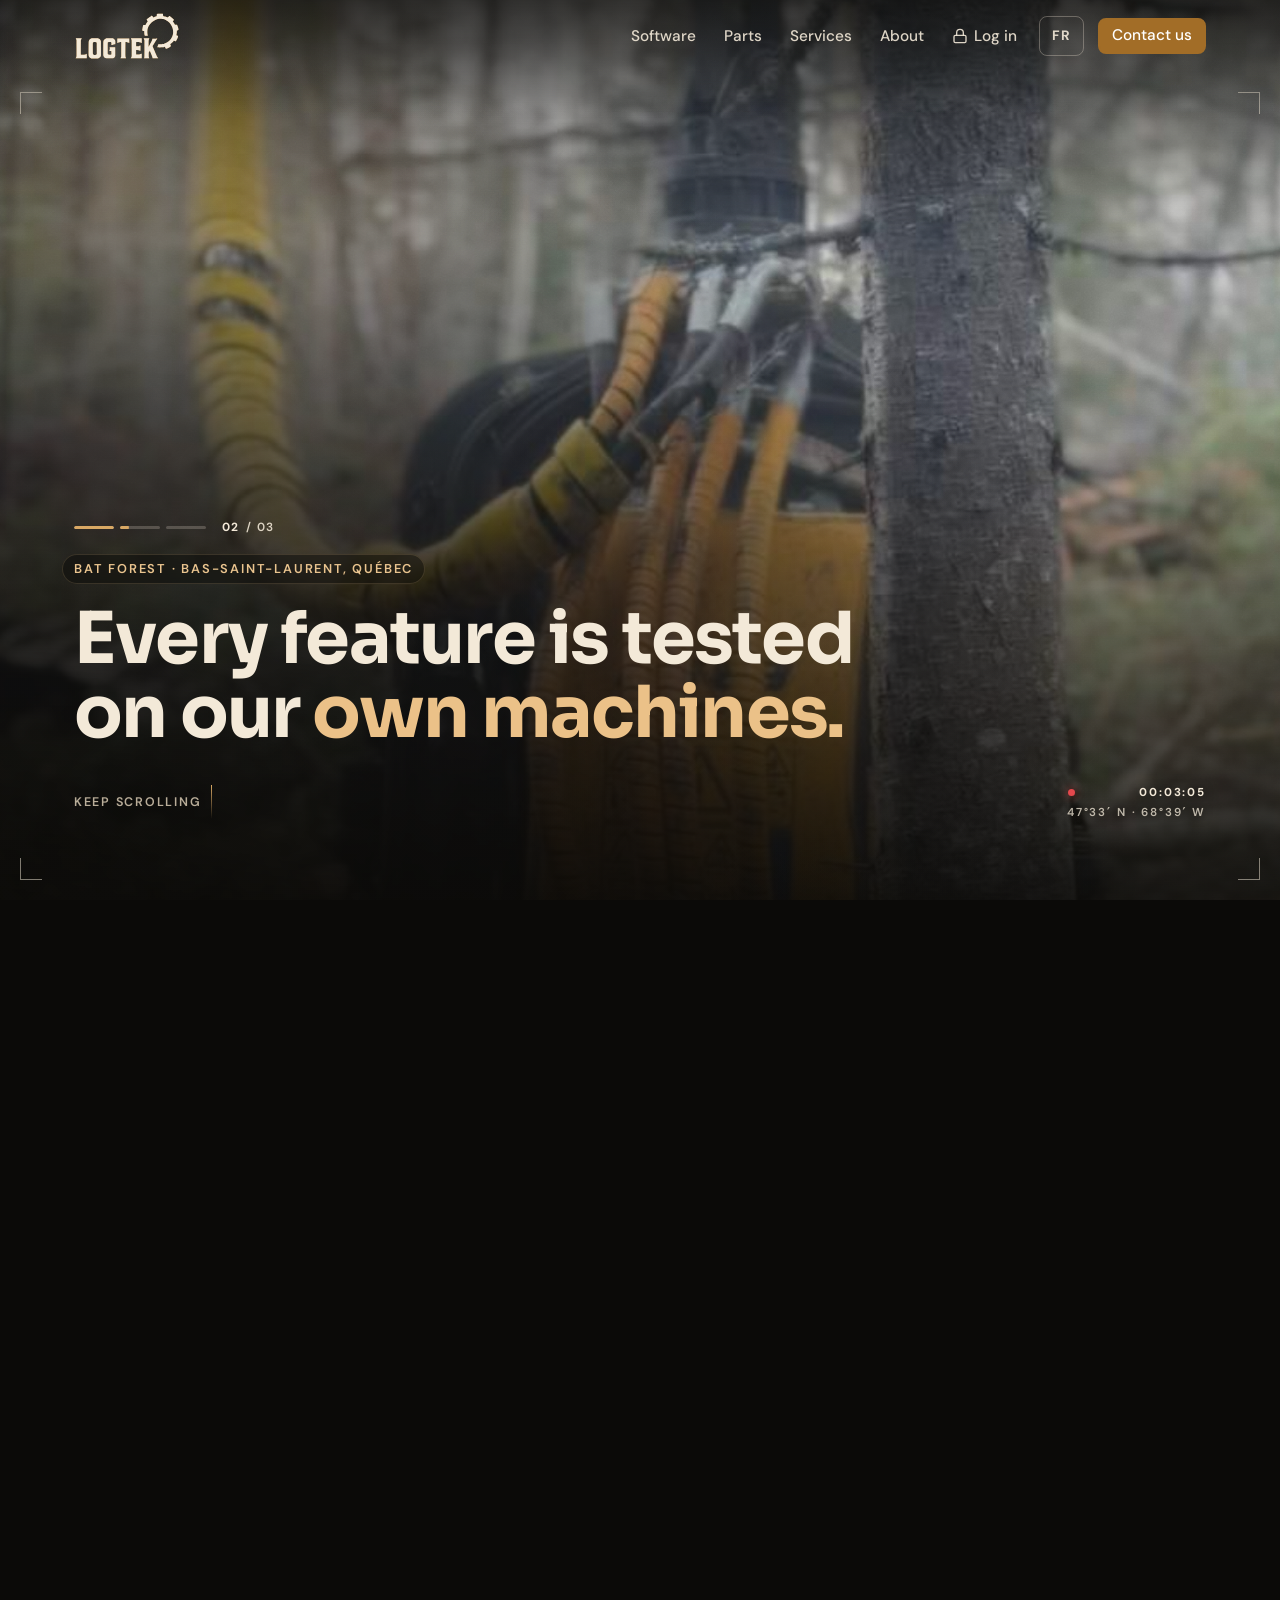
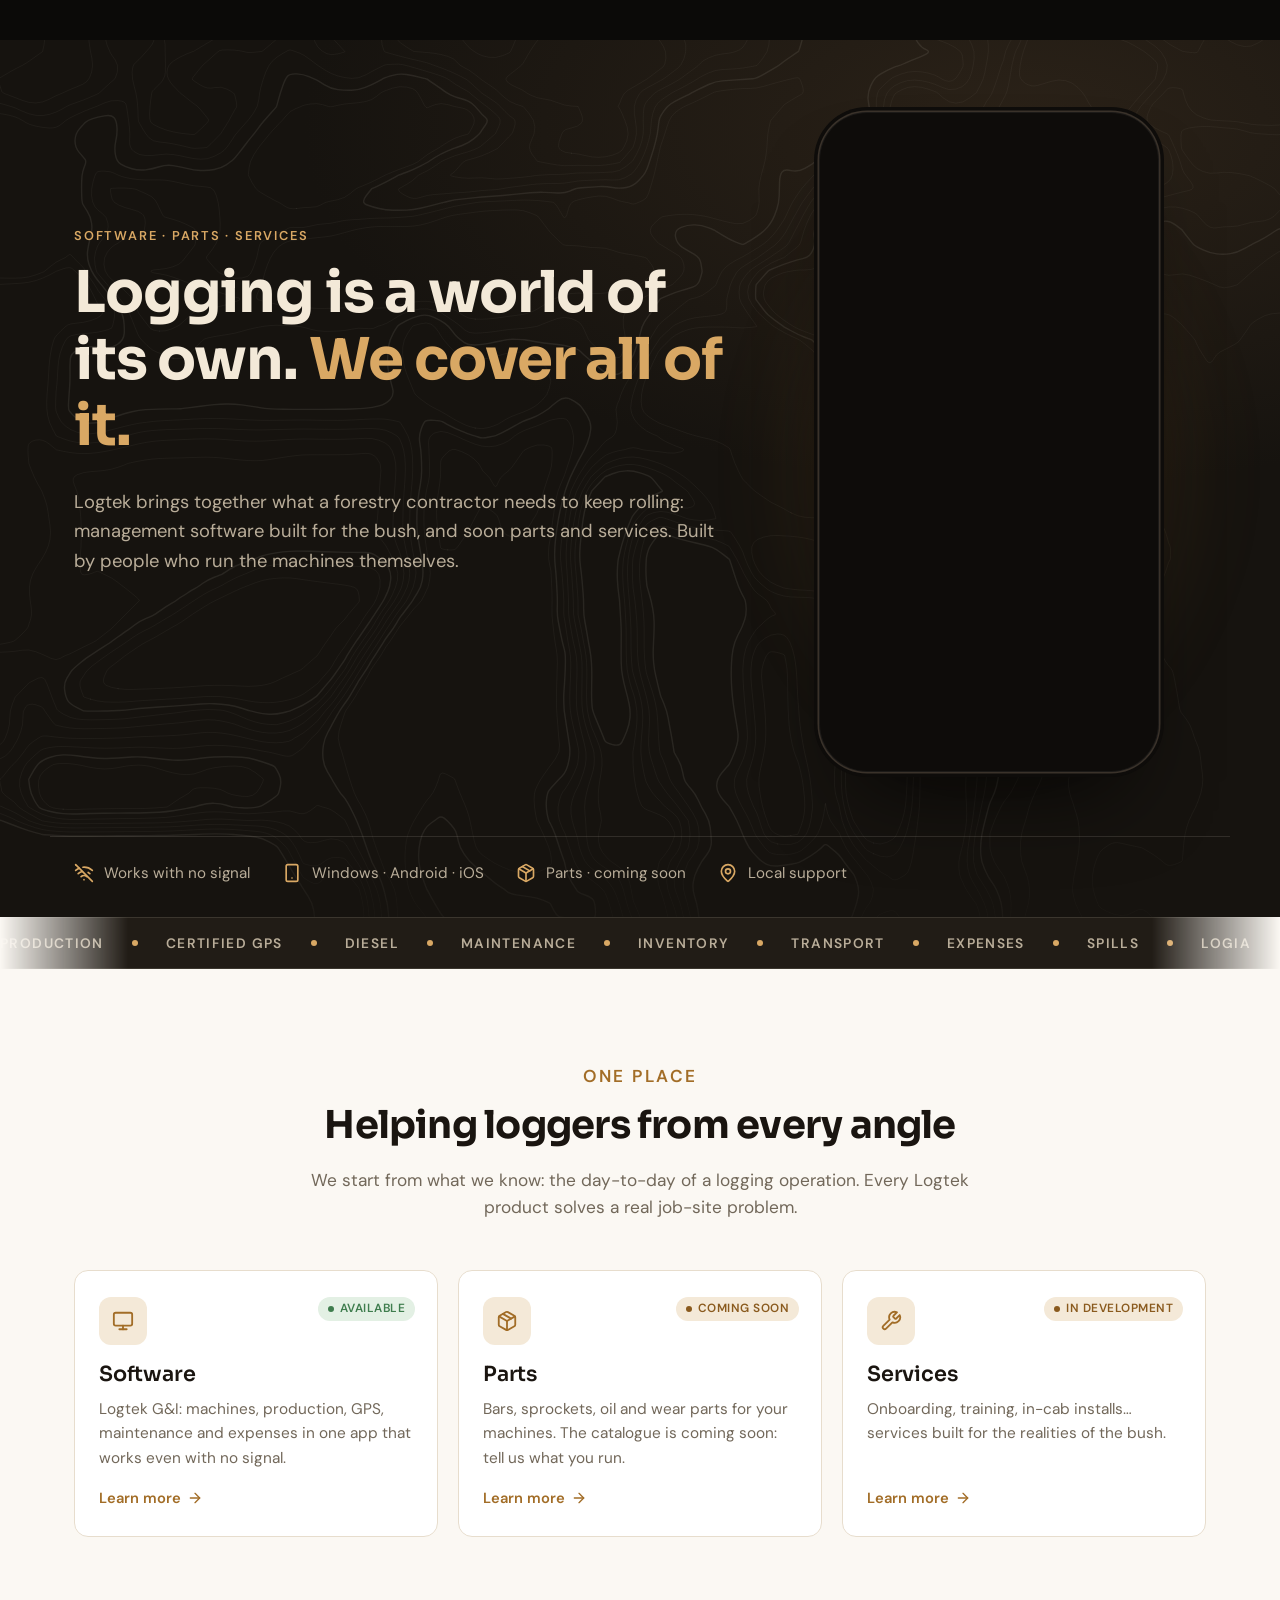
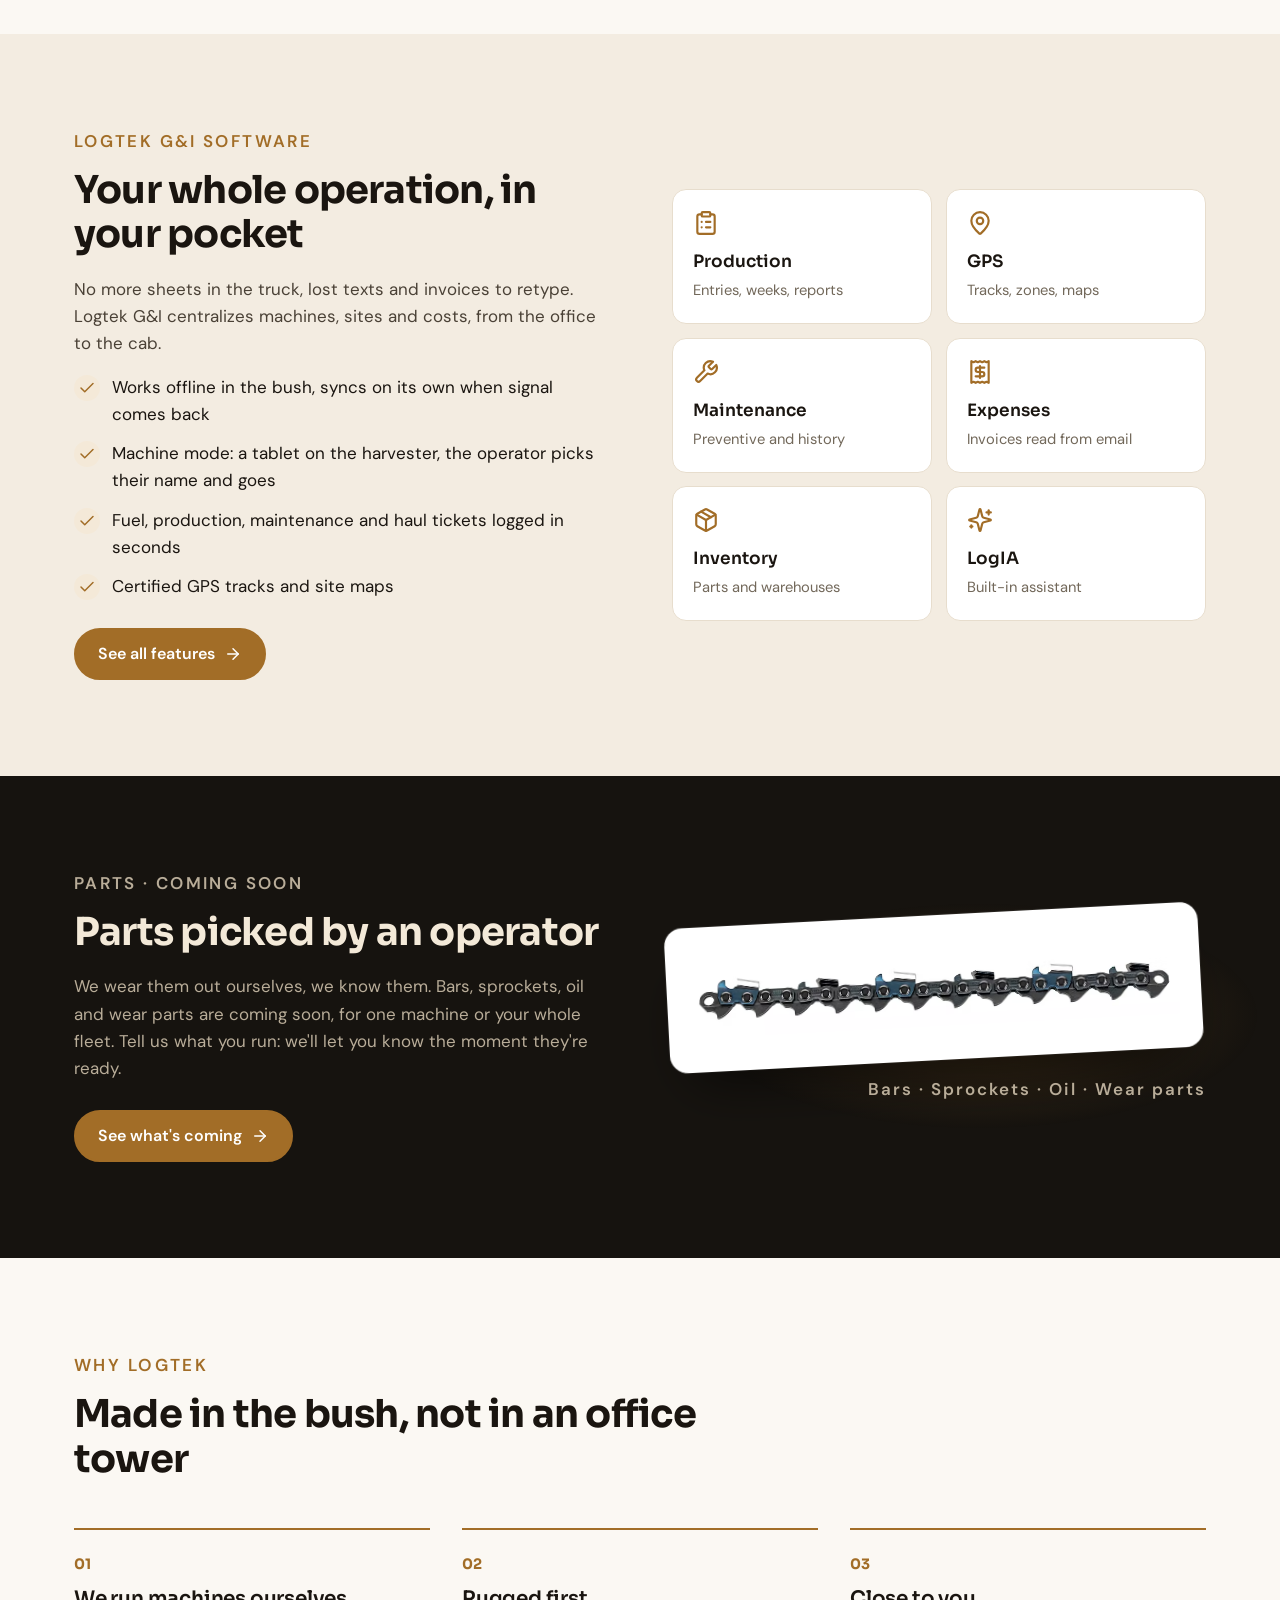
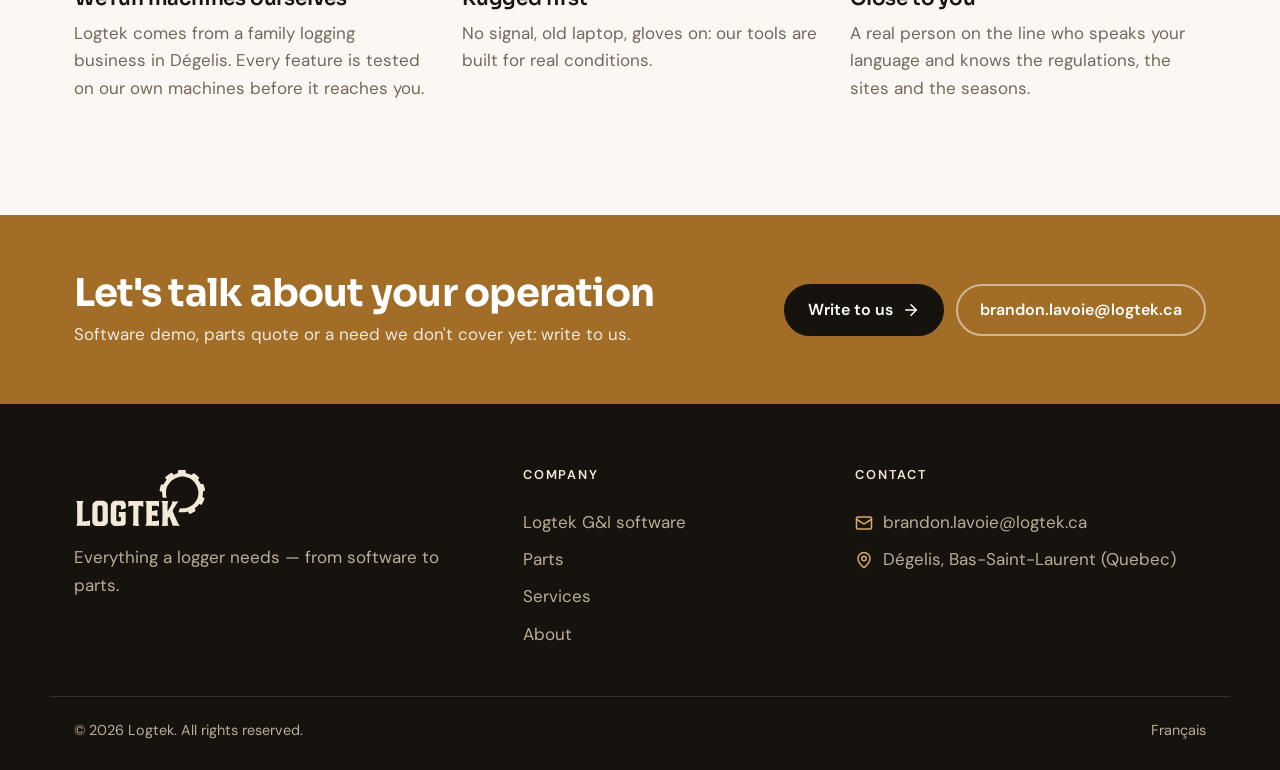
==== commit fa00df5f: "Site v2.1 : reel visible en « réduire les animations » et correctifs de la revue - Reel : en « rédui" ====
--- a/logtek.ca/en/index.html
+++ b/logtek.ca/en/index.html
@@ -18,15 +18,15 @@
 <meta property="og:image" content="https://logtek.ca/assets/img/og-image.png">
 <link rel="icon" href="../assets/img/favicon.svg" type="image/svg+xml">
 <link rel="expect" href="#main" blocking="render">
-<script src="../assets/js/fx-kerf.js?v=20260928a"></script>
+<script src="../assets/js/fx-kerf.js?v=20260928b"></script>
 <link rel="preconnect" href="https://fonts.googleapis.com">
 <link rel="preconnect" href="https://fonts.gstatic.com" crossorigin>
 <link href="https://fonts.googleapis.com/css2?family=Sora:wght@600;700&family=DM+Sans:wght@400;500;700&display=swap" rel="stylesheet">
 <script>document.documentElement.classList.add("js")</script>
-<link rel="stylesheet" href="../assets/css/style.css?v=20260928a">
-<link rel="stylesheet" href="../assets/css/fx-reel-map.css?v=20260928a">
-<link rel="stylesheet" href="../assets/css/fx-guide-bar.css?v=20260928a">
-<link rel="stylesheet" href="../assets/css/fx-kerf.css?v=20260928a">
+<link rel="stylesheet" href="../assets/css/style.css?v=20260928b">
+<link rel="stylesheet" href="../assets/css/fx-reel-map.css?v=20260928b">
+<link rel="stylesheet" href="../assets/css/fx-guide-bar.css?v=20260928b">
+<link rel="stylesheet" href="../assets/css/fx-kerf.css?v=20260928b">
 </head>
 <body class="has-reel on-reel" data-page="home" data-lang="en" data-email="brandon.lavoie@logtek.ca" data-endpoint="">
 <a class="skip" href="#main">Skip to content</a>
@@ -263,9 +263,9 @@
     <a href="../" hreflang="fr">Français</a>
   </div>
 </footer>
-<script src="../assets/js/main.js?v=20260928a" defer></script>
-<script src="../assets/js/fx-core.js?v=20260928a" defer></script>
-<script src="../assets/js/fx-guide-bar.js?v=20260928a" defer></script>
-<script src="../assets/js/fx-reel-map.js?v=20260928a" defer></script>
+<script src="../assets/js/main.js?v=20260928b" defer></script>
+<script src="../assets/js/fx-core.js?v=20260928b" defer></script>
+<script src="../assets/js/fx-guide-bar.js?v=20260928b" defer></script>
+<script src="../assets/js/fx-reel-map.js?v=20260928b" defer></script>
 </body>
 </html>
--- a/logtek.ca/assets/css/style.css
+++ b/logtek.ca/assets/css/style.css
@@ -104,7 +104,7 @@
 /* ---------- En-tête ---------- */
 .site-header {
   position: sticky; top: env(safe-area-inset-top, 0px); z-index: 50;
-  background: rgba(251, 248, 243, .92); backdrop-filter: saturate(1.4) blur(10px); -webkit-backdrop-filter: saturate(1.4) blur(10px);
+  background: rgba(251, 248, 243, .92); -webkit-backdrop-filter: saturate(1.4) blur(10px); backdrop-filter: saturate(1.4) blur(10px);
   border-bottom: 1px solid var(--line);
 }
 .header-inner { display: flex; align-items: center; justify-content: space-between; height: 72px; gap: 20px; }
@@ -478,6 +478,7 @@
 .phone-glow { position: absolute; inset: 8% -20% 0; background: radial-gradient(closest-side, rgba(217, 168, 100, .35), rgba(162, 109, 39, .12) 60%, transparent); filter: blur(30px); z-index: 0; animation: glow 7s ease-in-out infinite; }
 @keyframes glow { 0%, 100% { opacity: .7; transform: scale(1); } 50% { opacity: 1; transform: scale(1.06); } }
 .hero-visual.light .phone-glow { opacity: .55; }
+body { overflow-x: clip; } /* repli sans :has() : le halo du téléphone ne fait jamais défiler la page de côté */
 .section:has(.phone-glow) { overflow-x: clip; } /* le halo (inset -20 %) élargissait la page sur cellulaire */
 .phone-shell { position: relative; z-index: 1; background: #0E0C0A; border-radius: 48px; padding: 10px;
   box-shadow: 0 0 0 1.5px #3A322A, 0 0 0 5px #0E0C0A, 0 50px 90px -40px rgba(0, 0, 0, .8), inset 0 0 0 1px rgba(255, 255, 255, .06);
@@ -585,13 +586,13 @@
 .gm-me-nose { fill: #3b82f6; filter: drop-shadow(0 -1px 2px rgba(0, 0, 0, .3)); }
 @keyframes gm-pulse { 0%, 100% { transform: scale(1); opacity: .8; } 50% { transform: scale(1.3); opacity: .3; } }
 /* HUD */
-.gmap-back { position: absolute; top: 10px; left: 10px; width: 36px; height: 36px; border: 0; border-radius: 50%; background: rgba(0,0,0,.4); color: rgba(255,255,255,.9); display: grid; place-items: center; cursor: pointer; backdrop-filter: blur(6px); box-shadow: 0 4px 12px rgba(0,0,0,.25); }
+.gmap-back { position: absolute; top: 10px; left: 10px; width: 36px; height: 36px; border: 0; border-radius: 50%; background: rgba(0,0,0,.4); color: rgba(255,255,255,.9); display: grid; place-items: center; cursor: pointer; -webkit-backdrop-filter: blur(6px); backdrop-filter: blur(6px); box-shadow: 0 4px 12px rgba(0,0,0,.25); }
 .gmap-back .ic { width: 17px; height: 17px; }
 .gmap-scale { position: absolute; left: 10px; bottom: 72px; padding: 3px 8px; border-radius: 4px; background: rgba(0,0,0,.6); color: #fff; font: 500 9px var(--font-body); }
-.gmap-stack { position: absolute; right: 10px; bottom: 72px; display: flex; flex-direction: column; gap: 6px; padding: 6px; border-radius: 16px; background: rgba(0,0,0,.6); backdrop-filter: blur(8px); }
+.gmap-stack { position: absolute; right: 10px; bottom: 72px; display: flex; flex-direction: column; gap: 6px; padding: 6px; border-radius: 16px; background: rgba(0,0,0,.6); -webkit-backdrop-filter: blur(8px); backdrop-filter: blur(8px); }
 .gmap-stack b, .gmap-tools b { width: 34px; height: 34px; border-radius: 50%; background: rgba(255,255,255,.1); color: rgba(255,255,255,.9); display: grid; place-items: center; position: relative; }
 .gmap-stack b .ic, .gmap-tools b .ic { width: 14px; height: 14px; }
-.gmap-bar { position: absolute; left: 0; right: 0; bottom: 0; display: flex; justify-content: space-between; align-items: center; gap: 6px; padding: 8px 8px 18px; border-radius: 16px 16px 0 0; background: rgba(0,0,0,.6); backdrop-filter: blur(12px); }
+.gmap-bar { position: absolute; left: 0; right: 0; bottom: 0; display: flex; justify-content: space-between; align-items: center; gap: 6px; padding: 8px 8px 18px; border-radius: 16px 16px 0 0; background: rgba(0,0,0,.6); -webkit-backdrop-filter: blur(12px); backdrop-filter: blur(12px); }
 .gmap-gps { display: inline-flex; align-items: center; gap: 5px; height: 34px; padding: 0 12px; border-radius: 999px; background: var(--app-primary); color: #fff; font: 600 11px var(--font-body); }
 .gmap-gps .ic { width: 13px; height: 13px; }
 .gmap-tools { display: flex; align-items: center; gap: 4px; }
@@ -651,16 +652,16 @@
 }
 
 /* Carte : bandeau « Vous êtes dans le sentier de » (TrailPresenceBanner) et badge de zone (ZoneDangerGauge) */
-.gmap-trail { position: absolute; top: 14px; left: 52px; right: 52px; display: flex; flex-wrap: wrap; justify-content: center; align-items: center; gap: 3px 5px; padding: 4px 9px; border-radius: 999px; background: rgba(6, 78, 59, .85); border: 1px solid rgba(52, 211, 153, .4); color: #fff; font: 500 9.5px/1.25 var(--font-body); backdrop-filter: blur(6px); box-shadow: 0 6px 16px rgba(0,0,0,.3); text-align: center; }
+.gmap-trail { position: absolute; top: 14px; left: 52px; right: 52px; display: flex; flex-wrap: wrap; justify-content: center; align-items: center; gap: 3px 5px; padding: 4px 9px; border-radius: 999px; background: rgba(6, 78, 59, .85); border: 1px solid rgba(52, 211, 153, .4); color: #fff; font: 500 9.5px/1.25 var(--font-body); -webkit-backdrop-filter: blur(6px); backdrop-filter: blur(6px); box-shadow: 0 6px 16px rgba(0,0,0,.3); text-align: center; }
 .gmap-trail .ic { width: 11px; height: 11px; color: #6EE7B7; flex: none; }
 .gmap-trail b { font-weight: 600; white-space: nowrap; }
 .gmap-trail span { display: inline-flex; align-items: center; gap: 3px; padding: 1px 6px; border-radius: 999px; background: rgba(255,255,255,.15); white-space: nowrap; font-weight: 600; }
 .gmap-trail span i { font-style: normal; font-weight: 500; color: #A7F3D0; }
-.gmap-zone-badge { position: absolute; left: 10px; bottom: 96px; display: flex; align-items: center; gap: 6px; padding: 6px 8px; border-radius: 12px; background: hsl(38, 92%, 50%); border: 2px solid rgba(255,255,255,.4); color: #fff; box-shadow: 0 6px 16px rgba(0,0,0,.3); backdrop-filter: blur(4px); }
+.gmap-zone-badge { position: absolute; left: 10px; bottom: 96px; display: flex; align-items: center; gap: 6px; padding: 6px 8px; border-radius: 12px; background: hsl(38, 92%, 50%); border: 2px solid rgba(255,255,255,.4); color: #fff; box-shadow: 0 6px 16px rgba(0,0,0,.3); -webkit-backdrop-filter: blur(4px); backdrop-filter: blur(4px); }
 .gmap-zone-badge > .ic { width: 16px; height: 16px; filter: drop-shadow(0 1px 1px rgba(0,0,0,.3)); animation: pulse-soft 1.6s ease-in-out infinite; }
 .gmap-zone-badge b { display: block; font: 600 11px/1.2 var(--font-body); }
 .gmap-zone-badge small { display: block; font: 500 9px/1.2 var(--font-body); color: rgba(255,255,255,.9); }
-.gmap-zone-badge em { margin-left: 4px; padding: 4px 7px; border-radius: 7px; background: color-mix(in srgb, hsl(38, 92%, 50%) 70%, black 30%); border: 1px solid rgba(255,255,255,.3); font: 700 13px/1 var(--font-body); font-style: normal; }
+.gmap-zone-badge em { margin-left: 4px; padding: 4px 7px; border-radius: 7px; background: #AC6F07; background: color-mix(in srgb, hsl(38, 92%, 50%) 70%, black 30%); border: 1px solid rgba(255,255,255,.3); font: 700 13px/1 var(--font-body); font-style: normal; }
 .gz-bars { display: flex; gap: 2px; margin-left: 2px; }
 .gz-bars i { width: 4px; height: 14px; border-radius: 2px; background: rgba(255, 255, 255, .3); }
 .gz-bars i.on { background: #fff; }
@@ -812,7 +813,6 @@
   .reel-meta { top: 84px; bottom: auto; }
 }
 @media (prefers-reduced-motion: reduce) {
-  .reel { height: 100vh; }
-  .reel-hint, .reel-bars { display: none; }
+  /* le reel reste piloté par le doigt ; seuls le grain et la respiration sont coupés */
   .reel-canvas, .reel-poster, .reel-light, .reel-grain { animation: none; }
 }
--- a/logtek.ca/assets/css/fx-kerf.css
+++ b/logtek.ca/assets/css/fx-kerf.css
@@ -76,3 +76,6 @@
 :root:active-view-transition-type(fwd, back)::view-transition-new(root) { animation: none; mix-blend-mode: normal; }
 :root:active-view-transition-type(lang)::view-transition-group(fx-kerf-mark) { animation-duration: 180ms; animation-timing-function: ease; }
 :root:active-view-transition-type(back)::view-transition-new(fx-kerf-blade) { transform-origin: 100% 60px; }
+
+/* La coupe sert d'entrée : pas de seconde montée du texte du haut de page pendant qu'elle passe */
+.fx-kerf-in .page-hero .wrap > *, .fx-kerf-in .hero-copy > * { animation: none; }
